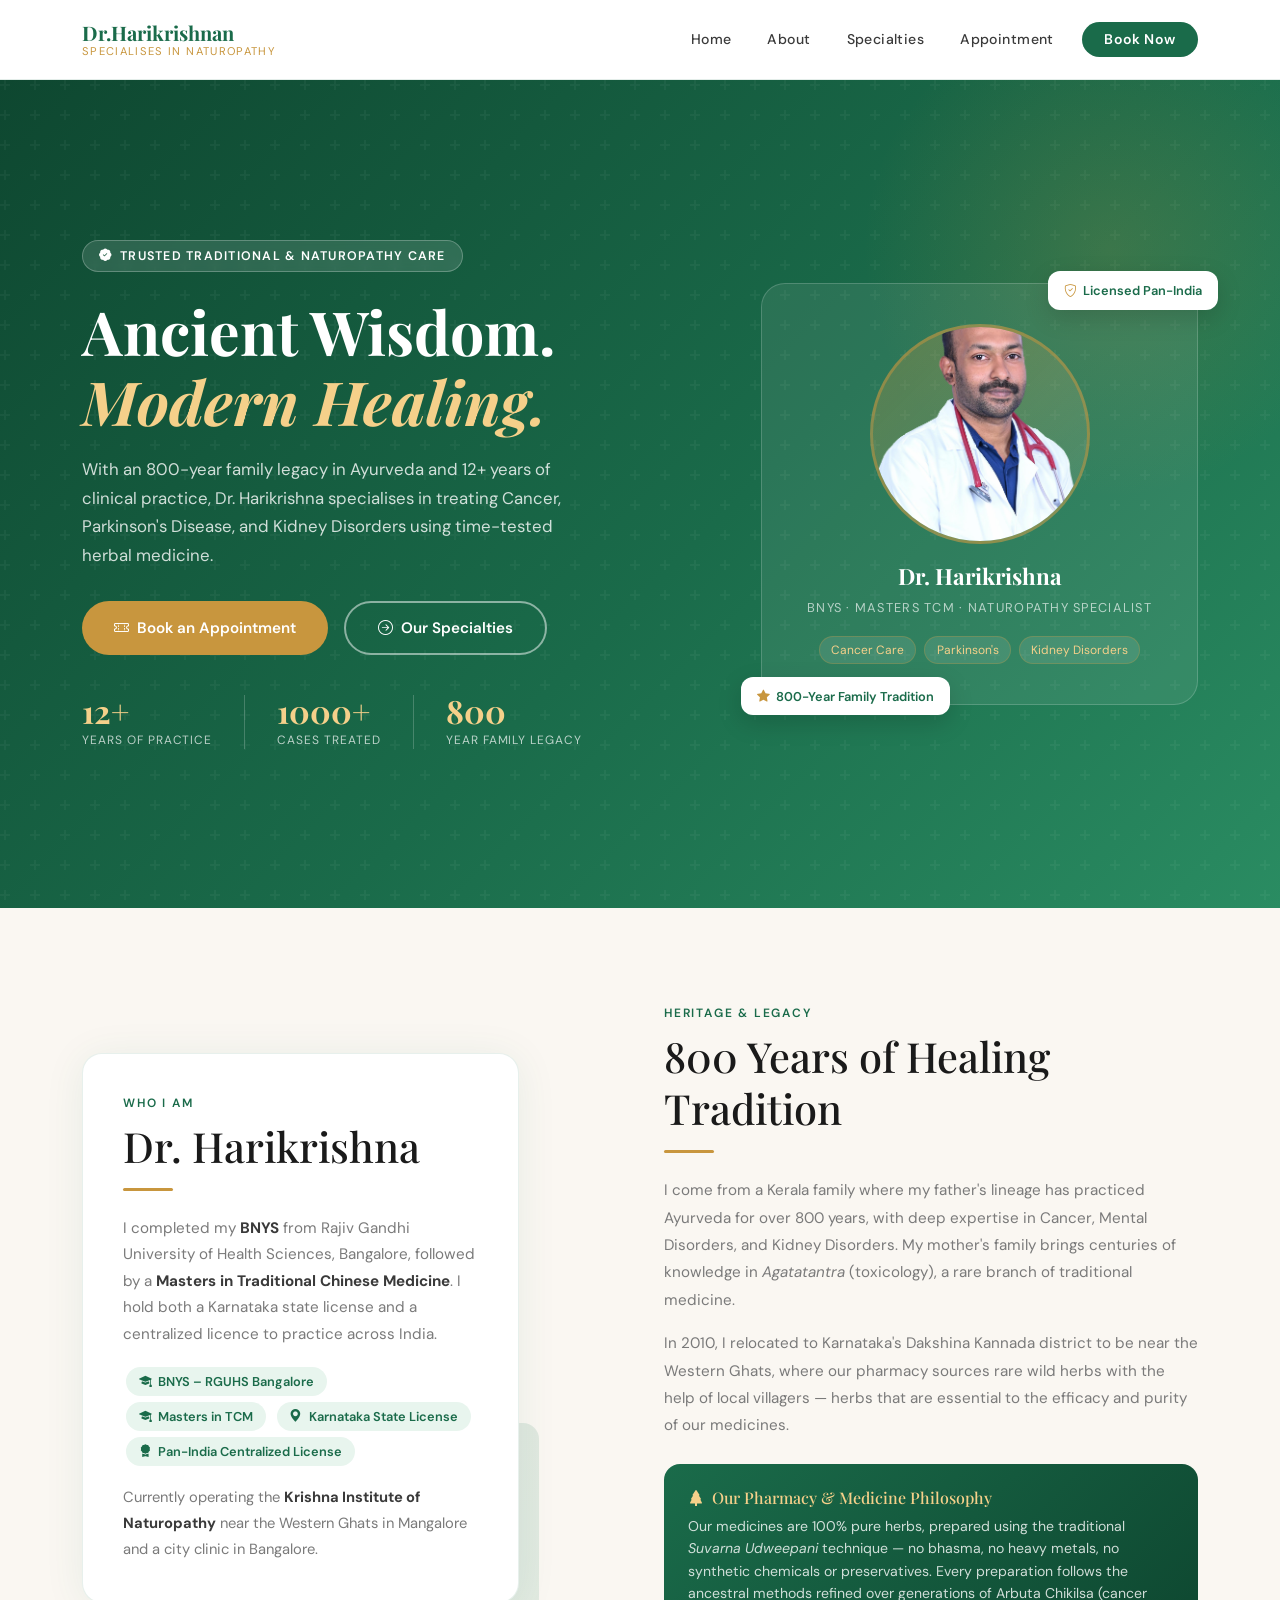
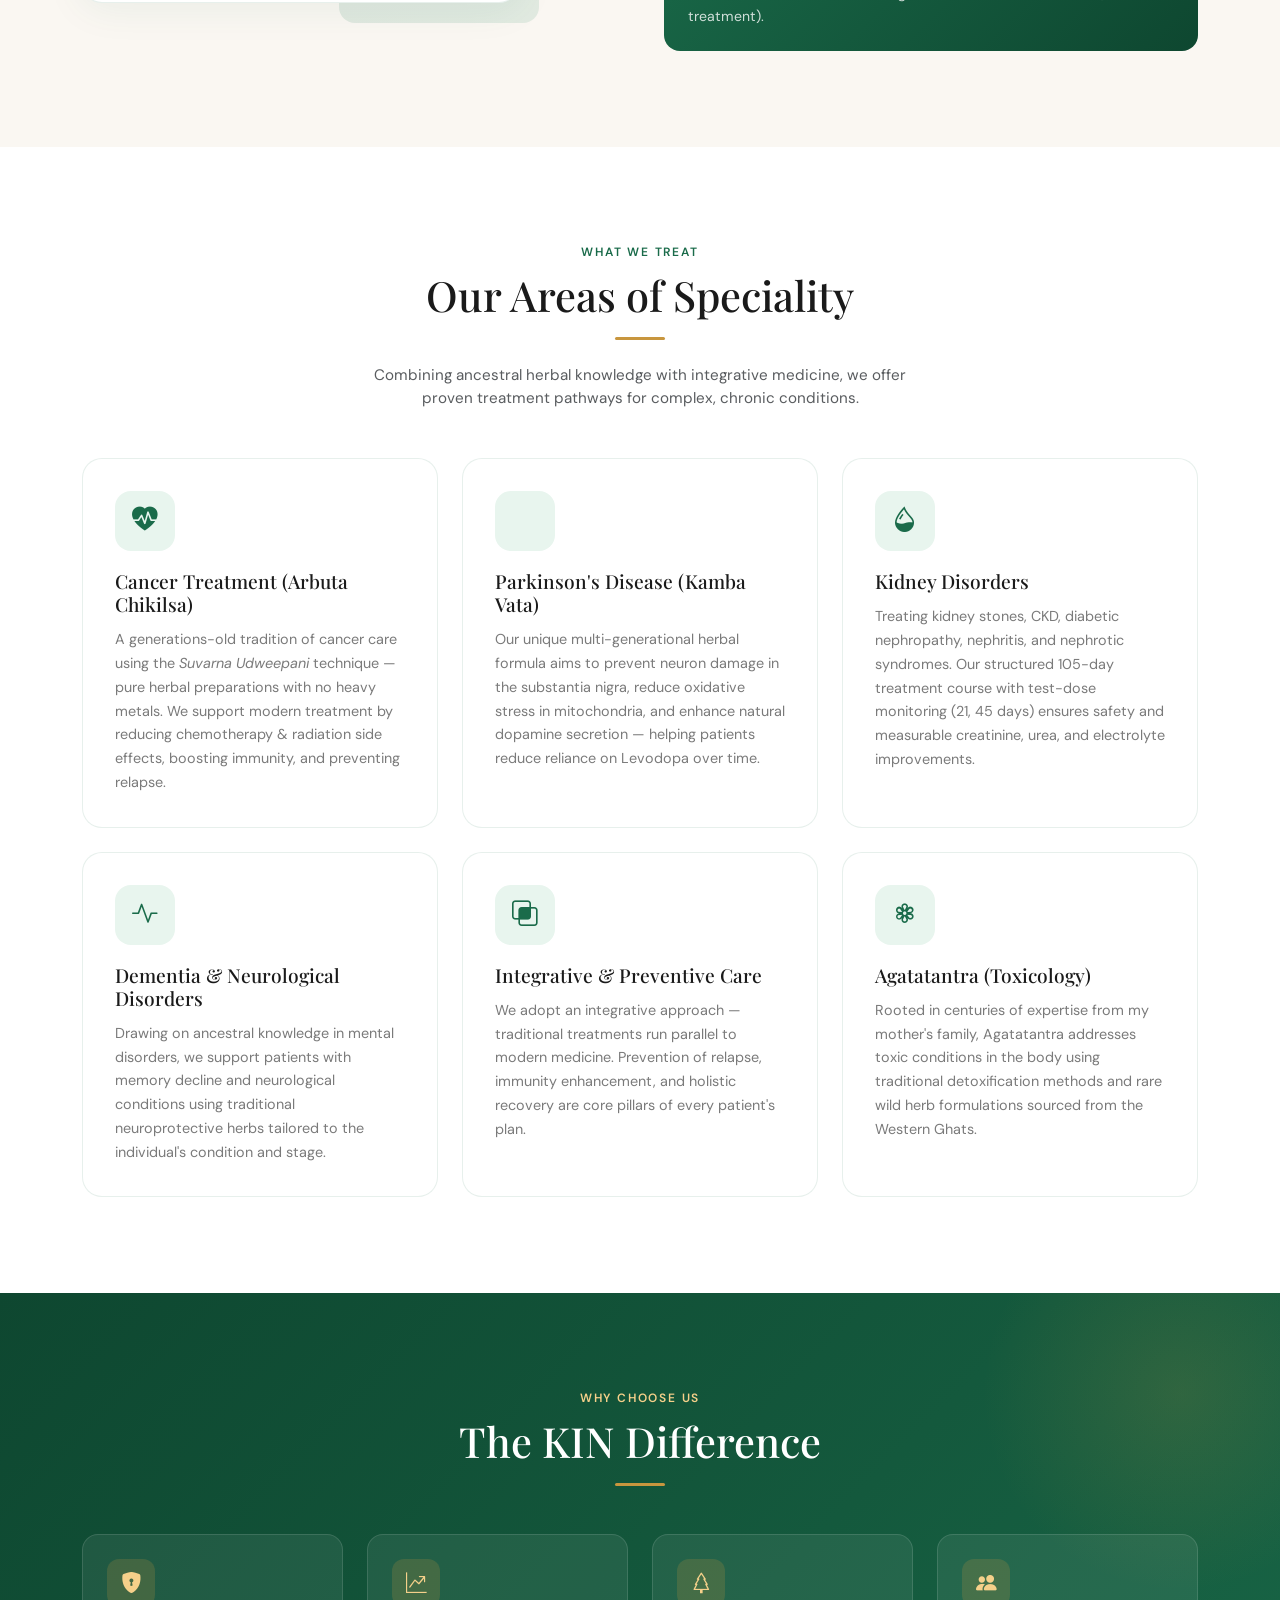
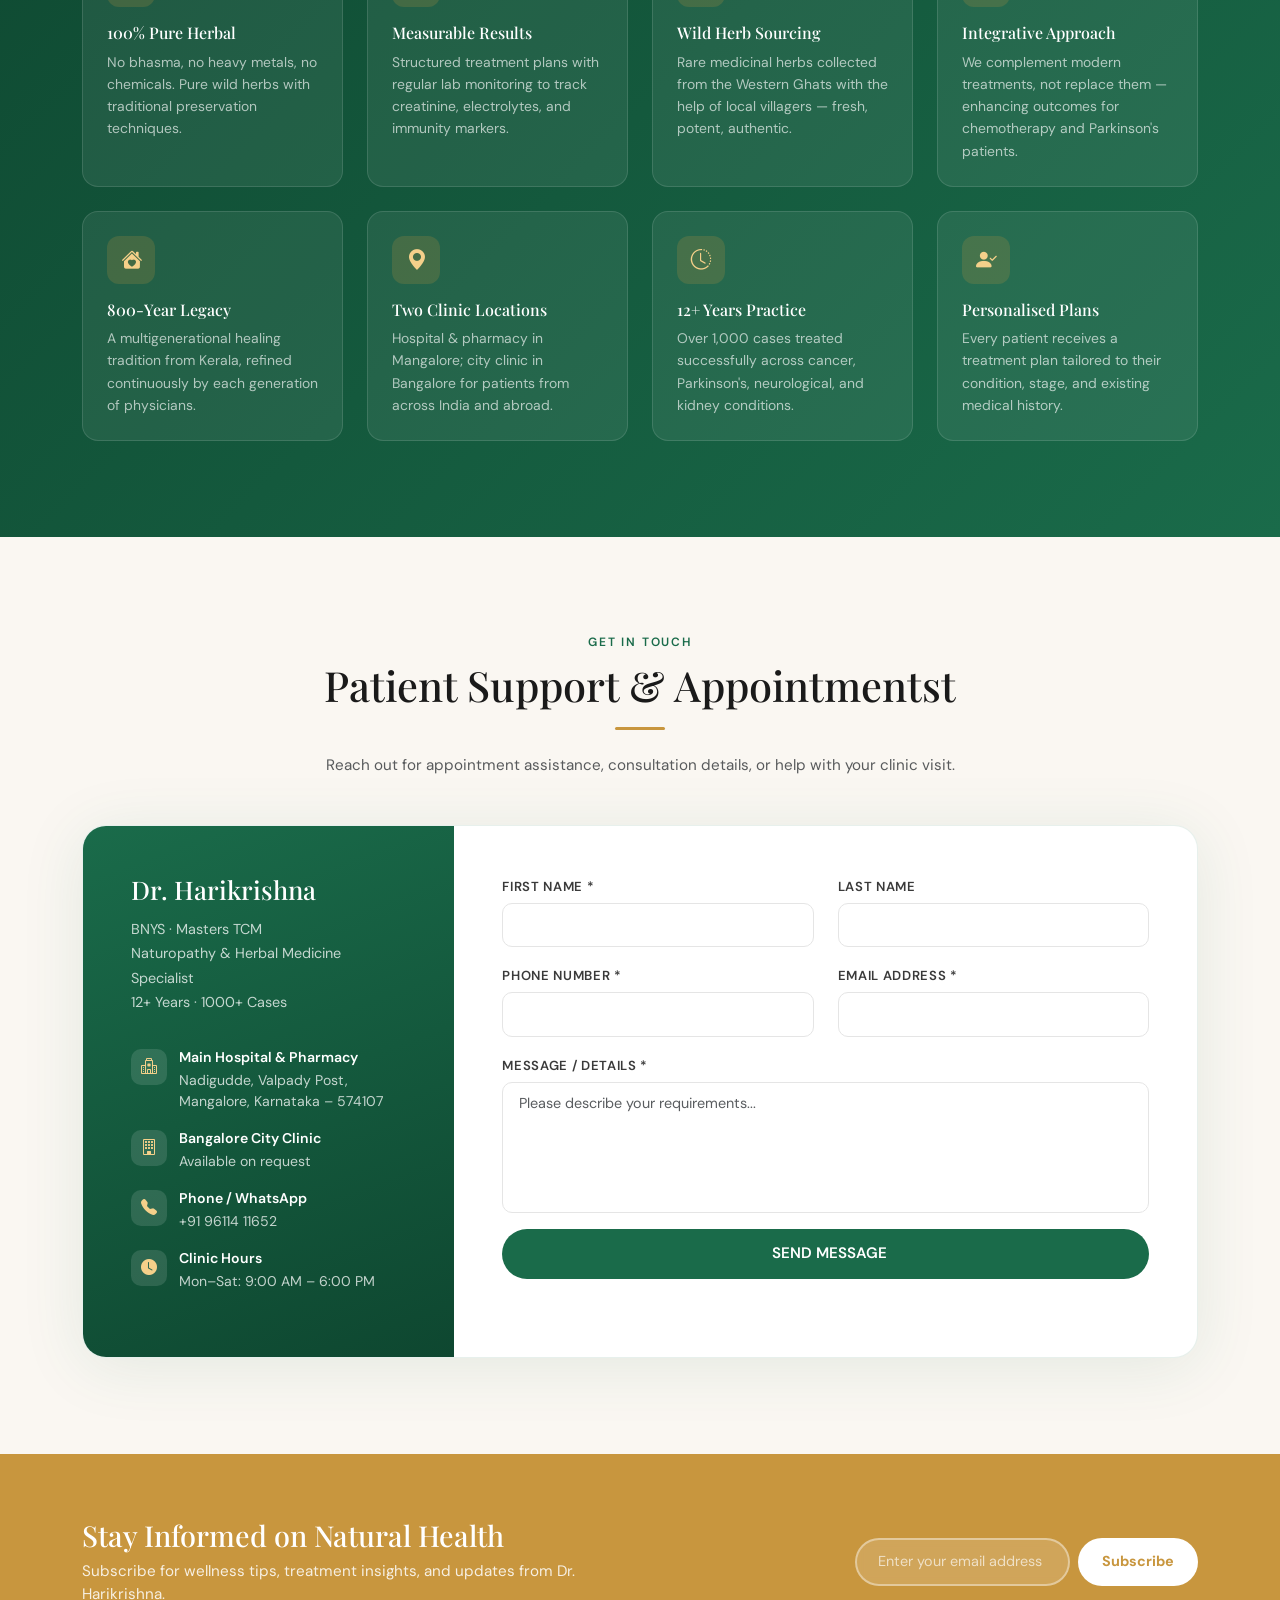
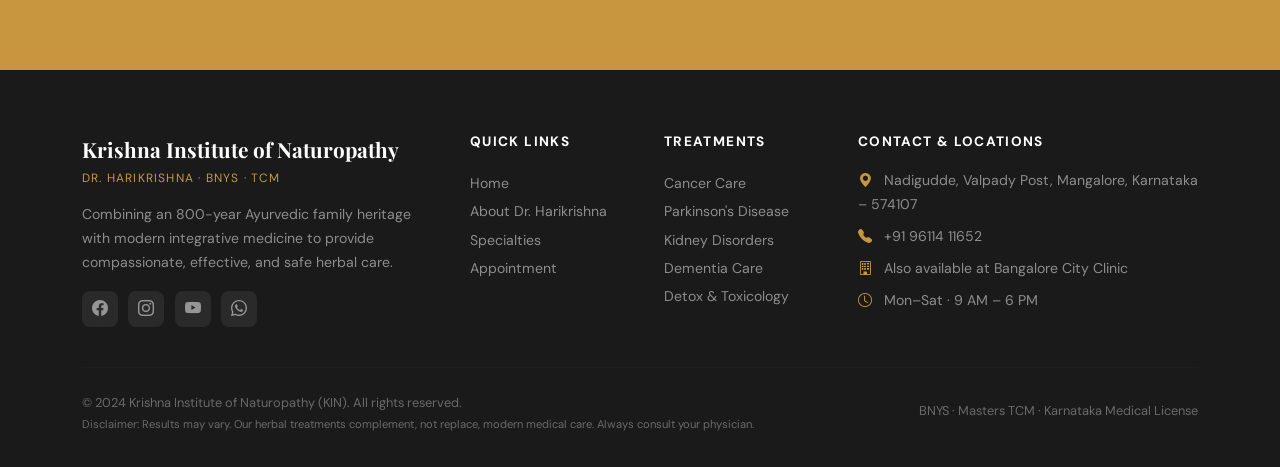
==== index.html @ b97579a8 "Add files via upload Admin and web" ====
<!DOCTYPE html>
<html lang="en">
<head>
  <meta charset="UTF-8" />
  <meta name="viewport" content="width=device-width, initial-scale=1.0" />
  <meta name="description" content="Dr. Harikrishna – Naturopathy & Traditional Medicine specialist treating Cancer, Parkinson's Disease, and Kidney Disorders at Krishna Institute of Naturopathy, Mangalore." />
  <meta name="keywords" content="Dr Harikrishna, naturopathy, Ayurveda, cancer treatment, Parkinson disease, kidney disease, BNYS, Traditional Chinese Medicine, Mangalore, Karnataka" />
  <meta name="author" content="Dr. Harikrishna" />
  <meta property="og:title" content="Dr. Harikrishna | Krishna Institute of Naturopathy" />
  <meta property="og:description" content="Expert naturopathy & traditional herbal medicine for Cancer, Parkinson's, and Kidney Disorders." />
  <meta property="og:type" content="website" />
  <title>Dr. Harikrishna | Krishna Institute of Naturopathy – Mangalore</title>

  <!-- Bootstrap 5.3 -->
  <link href="https://cdn.jsdelivr.net/npm/bootstrap@5.3.3/dist/css/bootstrap.min.css" rel="stylesheet" />
  <!-- Google Fonts -->
  <link href="https://fonts.googleapis.com/css2?family=Playfair+Display:ital,wght@0,500;0,700;1,500&family=DM+Sans:wght@300;400;500;600&display=swap" rel="stylesheet" />
  <!-- Bootstrap Icons -->
  <link rel="stylesheet" href="https://cdn.jsdelivr.net/npm/bootstrap-icons@1.11.3/font/bootstrap-icons.min.css" />

  <style>
    :root {
      --green: #1a6b4a;
      --green-light: #2a8c62;
      --green-pale: #e8f5ee;
      --gold: #c8963e;
      --cream: #faf7f2;
      --dark: #1a1a1a;
      --text: #3a3a3a;
      --muted: #7a7a7a;
    }

    * { box-sizing: border-box; }
    html { scroll-behavior: smooth; }

    body {
      font-family: 'DM Sans', sans-serif;
      color: var(--text);
      background: #fff;
      overflow-x: hidden;
    }

    h1, h2, h3, h4, h5 {
      font-family: 'Playfair Display', serif;
      color: var(--dark);
    }

    /* ── NAVBAR ── */
    .navbar {
      background: rgba(255,255,255,0.97);
      backdrop-filter: blur(8px);
      border-bottom: 1px solid rgba(26,107,74,0.12);
      padding: 1rem 0;
      position: sticky;
      top: 0;
      z-index: 1050;
    }
    .navbar-brand {
      font-family: 'Playfair Display', serif;
      font-weight: 700;
      font-size: 1.25rem;
      color: var(--green) !important;
      line-height: 1.2;
    }
    .navbar-brand span {
      display: block;
      font-family: 'DM Sans', sans-serif;
      font-weight: 400;
      font-size: 0.7rem;
      letter-spacing: 0.12em;
      text-transform: uppercase;
      color: var(--gold);
    }
    .nav-link {
      font-size: 0.88rem;
      font-weight: 500;
      color: var(--text) !important;
      letter-spacing: 0.03em;
      padding: 0.5rem 1rem !important;
      transition: color 0.2s;
    }
    .nav-link:hover { color: var(--green) !important; }
    .btn-appt-nav {
      background: var(--green);
      color: #fff !important;
      border-radius: 50px;
      padding: 0.45rem 1.4rem !important;
      font-size: 0.88rem;
      font-weight: 600;
      transition: background 0.2s, transform 0.15s;
    }
    .btn-appt-nav:hover {
      background: var(--green-light);
      transform: translateY(-1px);
    }

    /* ── HERO ── */
    .hero {
      background: linear-gradient(135deg, #0e4730 0%, #1a6b4a 55%, #2a8c62 100%);
      min-height: 92vh;
      position: relative;
      overflow: hidden;
      display: flex;
      align-items: center;
    }
    .hero::before {
      content: '';
      position: absolute;
      inset: 0;
      background: url("data:image/svg+xml,%3Csvg width='60' height='60' viewBox='0 0 60 60' xmlns='http://www.w3.org/2000/svg'%3E%3Cg fill='none' fill-rule='evenodd'%3E%3Cg fill='%23ffffff' fill-opacity='0.04'%3E%3Cpath d='M36 34v-4h-2v4h-4v2h4v4h2v-4h4v-2h-4zm0-30V0h-2v4h-4v2h4v4h2V6h4V4h-4zM6 34v-4H4v4H0v2h4v4h2v-4h4v-2H6zM6 4V0H4v4H0v2h4v4h2V6h4V4H6z'/%3E%3C/g%3E%3C/g%3E%3C/svg%3E");
    }
    .hero-leaf {
      position: absolute;
      right: -80px;
      top: -80px;
      width: 500px;
      height: 500px;
      background: radial-gradient(circle, rgba(200,150,62,0.18) 0%, transparent 70%);
      border-radius: 50%;
    }
    .hero-badge {
      display: inline-flex;
      align-items: center;
      gap: 0.5rem;
      background: rgba(255,255,255,0.12);
      border: 1px solid rgba(255,255,255,0.25);
      color: #fff;
      font-size: 0.78rem;
      font-weight: 600;
      letter-spacing: 0.1em;
      text-transform: uppercase;
      padding: 0.35rem 1rem;
      border-radius: 50px;
      margin-bottom: 1.5rem;
      backdrop-filter: blur(4px);
    }
    .hero h1 {
      font-family: 'Playfair Display', serif;
      font-size: clamp(2.4rem, 5vw, 3.8rem);
      font-weight: 700;
      color: #fff;
      line-height: 1.15;
      margin-bottom: 1.2rem;
    }
    .hero h1 em {
      color: #f5d08a;
      font-style: italic;
    }
    .hero p {
      color: rgba(255,255,255,0.8);
      font-size: 1.05rem;
      line-height: 1.7;
      max-width: 480px;
      margin-bottom: 2rem;
    }
    .btn-hero-primary {
      background: var(--gold);
      color: #fff;
      font-weight: 600;
      padding: 0.85rem 2rem;
      border-radius: 50px;
      border: none;
      font-size: 0.95rem;
      transition: all 0.25s;
      text-decoration: none;
      display: inline-flex;
      align-items: center;
      gap: 0.5rem;
    }
    .btn-hero-primary:hover {
      background: #d4a24a;
      color: #fff;
      transform: translateY(-2px);
      box-shadow: 0 8px 24px rgba(200,150,62,0.4);
    }
    .btn-hero-outline {
      border: 2px solid rgba(255,255,255,0.5);
      color: #fff;
      font-weight: 600;
      padding: 0.85rem 2rem;
      border-radius: 50px;
      font-size: 0.95rem;
      transition: all 0.25s;
      text-decoration: none;
      display: inline-flex;
      align-items: center;
      gap: 0.5rem;
      background: transparent;
    }
    .btn-hero-outline:hover {
      background: rgba(255,255,255,0.12);
      color: #fff;
      border-color: #fff;
    }
    .hero-stats {
      display: flex;
      gap: 2rem;
      margin-top: 2.5rem;
      flex-wrap: wrap;
    }
    .hero-stat-item {
      text-align: left;
    }
    .hero-stat-item .num {
      font-family: 'Playfair Display', serif;
      font-size: 2rem;
      font-weight: 700;
      color: #f5d08a;
      line-height: 1;
    }
    .hero-stat-item .label {
      font-size: 0.75rem;
      color: rgba(255,255,255,0.7);
      text-transform: uppercase;
      letter-spacing: 0.08em;
      margin-top: 0.2rem;
    }
    .hero-stat-divider {
      width: 1px;
      background: rgba(255,255,255,0.2);
      align-self: stretch;
    }
    .hero-img-wrap {
      position: relative;
    }
    .hero-img-card {
      background: rgba(255,255,255,0.08);
      border: 1px solid rgba(255,255,255,0.18);
      backdrop-filter: blur(10px);
      border-radius: 24px;
      padding: 2.5rem 2rem;
      text-align: center;
      position: relative;
    }
    .hero-img-card .doc-avatar {
      width: 220px;
      height: 220px;
      border-radius: 50%;
      background: linear-gradient(135deg, rgba(200,150,62,0.3), rgba(255,255,255,0.1));
      border: 3px solid rgba(200,150,62,0.5);
      margin: 0 auto 1rem;
      display: flex;
      align-items: center;
      justify-content: center;
      font-size: 5rem;
      color: rgba(255,255,255,0.4);
      overflow: hidden;
    }
    .hero-img-card .doc-name {
      font-family: 'Playfair Display', serif;
      font-size: 1.4rem;
      color: #fff;
      font-weight: 700;
    }
    .hero-img-card .doc-title {
      font-size: 0.8rem;
      color: rgba(255,255,255,0.65);
      text-transform: uppercase;
      letter-spacing: 0.1em;
      margin-top: 0.25rem;
    }
    .float-badge {
      position: absolute;
      background: #fff;
      border-radius: 12px;
      padding: 0.6rem 1rem;
      box-shadow: 0 8px 24px rgba(0,0,0,0.15);
      font-size: 0.8rem;
      font-weight: 600;
      color: var(--green);
      display: flex;
      align-items: center;
      gap: 0.4rem;
      white-space: nowrap;
    }
    .float-badge.top-right {
      top: -12px;
      right: -20px;
    }
    .float-badge.bottom-left {
		bottom: -10px;
		left: -20px;
	}
	.doc-avatar .img-box img {
		width: 100%;
		height: 100%;
		object-fit: cover;
	}
	.doc-avatar .img-box {
		border-radius: 50%;
		overflow: hidden;
		margin-bottom: 0rem;
	}
    .float-badge i { color: var(--gold); }

    /* ── SECTION HEADERS ── */
    .section-label {
      font-size: 0.75rem;
      font-weight: 600;
      letter-spacing: 0.15em;
      text-transform: uppercase;
      color: var(--green);
      margin-bottom: 0.5rem;
    }
    .section-title {
      font-family: 'Playfair Display', serif;
      font-size: clamp(1.8rem, 3.5vw, 2.6rem);
      line-height: 1.25;
      margin-bottom: 0;
    }
    .title-underline {
      width: 50px;
      height: 3px;
      background: var(--gold);
      border-radius: 2px;
      margin: 1rem 0 1.5rem;
    }
    .title-underline.center { margin-left: auto; margin-right: auto; }

    /* ── ABOUT ── */
    .about-section {
      background: var(--cream);
      padding: 6rem 0;
    }
    .about-img-wrap {
      position: relative;
    }
    .about-accent-box {
      position: absolute;
      bottom: -20px;
      right: -20px;
      width: 200px;
      height: 200px;
      background: linear-gradient(135deg, var(--green), var(--green-light));
      border-radius: 16px;
      z-index: 0;
      opacity: 0.12;
    }
    .about-card {
      background: #fff;
      border-radius: 20px;
      padding: 2.5rem;
      position: relative;
      z-index: 1;
      box-shadow: 0 4px 40px rgba(26,107,74,0.08);
      border: 1px solid rgba(26,107,74,0.1);
    }
    .credential-pill {
      display: inline-flex;
      align-items: center;
      gap: 0.4rem;
      background: var(--green-pale);
      color: var(--green);
      font-size: 0.8rem;
      font-weight: 600;
      padding: 0.3rem 0.8rem;
      border-radius: 50px;
      margin: 0.2rem;
    }
    .heritage-block {
      background: linear-gradient(135deg, var(--green), #0e4730);
      border-radius: 16px;
      padding: 1.5rem;
      color: #fff;
      margin-top: 1.5rem;
    }
    .heritage-block h5 {
      color: #f5d08a;
      font-size: 1rem;
      margin-bottom: 0.5rem;
    }
    .heritage-block p {
      font-size: 0.88rem;
      color: rgba(255,255,255,0.8);
      margin: 0;
      line-height: 1.6;
    }

    /* ── SPECIALTIES ── */
    .specialties-section { padding: 6rem 0; }
    .specialty-card {
      background: #fff;
      border: 1px solid rgba(26,107,74,0.1);
      border-radius: 20px;
      padding: 2rem;
      height: 100%;
      transition: all 0.3s;
      cursor: default;
    }
    .specialty-card:hover {
      transform: translateY(-6px);
      box-shadow: 0 16px 48px rgba(26,107,74,0.12);
      border-color: var(--green);
    }
    .specialty-icon {
      width: 60px;
      height: 60px;
      background: var(--green-pale);
      border-radius: 16px;
      display: flex;
      align-items: center;
      justify-content: center;
      font-size: 1.6rem;
      color: var(--green);
      margin-bottom: 1.2rem;
      transition: all 0.3s;
    }
    .specialty-card:hover .specialty-icon {
      background: var(--green);
      color: #fff;
    }
    .specialty-card h4 {
      font-size: 1.2rem;
      margin-bottom: 0.75rem;
    }
    .specialty-card p {
      font-size: 0.9rem;
      color: var(--muted);
      line-height: 1.65;
      margin: 0;
    }

    /* ── WHY CHOOSE ── */
    .why-section {
      background: linear-gradient(135deg, #0e4730 0%, #1a6b4a 100%);
      padding: 6rem 0;
      position: relative;
      overflow: hidden;
    }
    .why-section::before {
      content: '';
      position: absolute;
      right: -100px;
      top: -100px;
      width: 400px;
      height: 400px;
      background: radial-gradient(circle, rgba(200,150,62,0.15) 0%, transparent 70%);
      border-radius: 50%;
    }
    .why-card {
      background: rgba(255,255,255,0.07);
      border: 1px solid rgba(255,255,255,0.12);
      border-radius: 16px;
      padding: 1.5rem;
      height: 100%;
      transition: all 0.3s;
    }
    .why-card:hover {
      background: rgba(255,255,255,0.12);
      border-color: rgba(200,150,62,0.4);
    }
    .why-icon {
      width: 48px;
      height: 48px;
      background: rgba(200,150,62,0.2);
      border-radius: 12px;
      display: flex;
      align-items: center;
      justify-content: center;
      font-size: 1.3rem;
      color: #f5d08a;
      margin-bottom: 1rem;
    }
    .why-card h5 {
      color: #fff;
      font-size: 1rem;
      margin-bottom: 0.5rem;
    }
    .why-card p {
      color: rgba(255,255,255,0.65);
      font-size: 0.87rem;
      line-height: 1.6;
      margin: 0;
    }

    /* ── APPOINTMENT ── */
    .appointment-section {
      background: var(--cream);
      padding: 6rem 0;
    }
    .appt-card {
      background: #fff;
      border-radius: 24px;
      overflow: hidden;
      box-shadow: 0 8px 64px rgba(26,107,74,0.1);
      border: 1px solid rgba(26,107,74,0.1);
    }
    .appt-info {
      background: linear-gradient(160deg, var(--green), #0e4730);
      padding: 3rem;
      color: #fff;
      height: 100%;
    }
    .appt-info h3 {
      color: #fff;
      font-size: 1.6rem;
      margin-bottom: 0.75rem;
    }
    .appt-info p {
      color: rgba(255,255,255,0.75);
      font-size: 0.9rem;
      line-height: 1.7;
      margin-bottom: 2rem;
    }
    .appt-contact-item {
      display: flex;
      align-items: flex-start;
      gap: 0.75rem;
      margin-bottom: 1rem;
    }
    .appt-contact-item .icon {
      width: 36px;
      height: 36px;
      background: rgba(255,255,255,0.12);
      border-radius: 10px;
      display: flex;
      align-items: center;
      justify-content: center;
      font-size: 1rem;
      color: #f5d08a;
      flex-shrink: 0;
      margin-top: 2px;
    }
    .appt-contact-item .info-text {
      font-size: 0.88rem;
      color: rgba(255,255,255,0.75);
      line-height: 1.5;
    }
    .appt-contact-item .info-text strong {
      color: #fff;
      font-weight: 600;
      display: block;
      margin-bottom: 2px;
    }
    .appt-form-wrap { padding: 3rem; }
    .form-label {
      font-size: 0.82rem;
      font-weight: 600;
      color: var(--text);
      text-transform: uppercase;
      letter-spacing: 0.05em;
      margin-bottom: 0.4rem;
    }
    .form-control, .form-select {
      border: 1.5px solid #e5e5e5;
      border-radius: 10px;
      padding: 0.65rem 1rem;
      font-size: 0.9rem;
      color: var(--text);
      transition: border-color 0.2s, box-shadow 0.2s;
    }
    .form-control:focus, .form-select:focus {
      border-color: var(--green);
      box-shadow: 0 0 0 3px rgba(26,107,74,0.1);
    }
    textarea.form-control { resize: none; }
    .btn-submit {
      background: var(--green);
      color: #fff;
      border: none;
      border-radius: 50px;
      padding: 0.85rem 2.5rem;
      font-size: 0.95rem;
      font-weight: 600;
      width: 100%;
      transition: all 0.25s;
    }
    .btn-submit:hover {
      background: var(--green-light);
      transform: translateY(-2px);
      box-shadow: 0 8px 24px rgba(26,107,74,0.3);
    }

    /* ── NEWSLETTER ── */
    .newsletter-section {
      background: var(--gold);
      padding: 4rem 0;
    }
    .newsletter-section h3 {
      color: #fff;
      font-size: 1.8rem;
      margin-bottom: 0.5rem;
    }
    .newsletter-section p {
      color: rgba(255,255,255,0.85);
      font-size: 0.95rem;
      margin: 0;
    }
    .newsletter-form {
      display: flex;
      gap: 0.5rem;
      max-width: 440px;
    }
    .newsletter-form input {
      flex: 1;
      border: 2px solid rgba(255,255,255,0.4);
      background: rgba(255,255,255,0.15);
      color: #fff;
      border-radius: 50px;
      padding: 0.7rem 1.3rem;
      font-size: 0.9rem;
      backdrop-filter: blur(4px);
    }
    .newsletter-form input::placeholder { color: rgba(255,255,255,0.65); }
    .newsletter-form input:focus {
      outline: none;
      border-color: #fff;
      background: rgba(255,255,255,0.2);
    }
    .newsletter-form button {
      background: #fff;
      color: var(--gold);
      font-weight: 700;
      border: none;
      border-radius: 50px;
      padding: 0.7rem 1.5rem;
      font-size: 0.9rem;
      white-space: nowrap;
      transition: all 0.2s;
    }
    .newsletter-form button:hover {
      background: var(--green);
      color: #fff;
    }

    /* ── FOOTER ── */
    footer {
      background: var(--dark);
      padding: 4rem 0 2rem;
    }
    footer .brand-name {
      font-family: 'Playfair Display', serif;
      font-size: 1.3rem;
      color: #fff;
      font-weight: 700;
    }
    footer .brand-sub {
      font-size: 0.75rem;
      color: var(--gold);
      letter-spacing: 0.1em;
      text-transform: uppercase;
    }
    footer p {
      color: rgba(255,255,255,0.5);
      font-size: 0.88rem;
      line-height: 1.7;
    }
    footer h6 {
      color: #fff;
      font-family: 'DM Sans', sans-serif;
      font-size: 0.85rem;
      font-weight: 700;
      text-transform: uppercase;
      letter-spacing: 0.1em;
      margin-bottom: 1.2rem;
    }
    footer ul { list-style: none; padding: 0; margin: 0; }
    footer ul li a {
      color: rgba(255,255,255,0.5);
      text-decoration: none;
      font-size: 0.88rem;
      line-height: 2;
      transition: color 0.2s;
    }
    footer ul li a:hover { color: var(--gold); }
    .footer-divider {
      border-color: rgba(255,255,255,0.08);
      margin: 2.5rem 0 1.5rem;
    }
    .footer-bottom {
      color: rgba(255,255,255,0.35);
      font-size: 0.8rem;
    }
    .social-link {
      width: 36px;
      height: 36px;
      background: rgba(255,255,255,0.07);
      border-radius: 8px;
      display: inline-flex;
      align-items: center;
      justify-content: center;
      color: rgba(255,255,255,0.5);
      text-decoration: none;
      transition: all 0.2s;
      margin-right: 0.4rem;
    }
    .social-link:hover {
      background: var(--green);
      color: #fff;
    }

    /* ── ANIMATIONS ── */
    @keyframes fadeUp {
      from { opacity: 0; transform: translateY(24px); }
      to { opacity: 1; transform: translateY(0); }
    }
    .fade-up {
      opacity: 0;
      animation: fadeUp 0.7s ease forwards;
    }
    .delay-1 { animation-delay: 0.1s; }
    .delay-2 { animation-delay: 0.2s; }
    .delay-3 { animation-delay: 0.35s; }
    .delay-4 { animation-delay: 0.5s; }

    /* ── RESPONSIVE TWEAKS ── */
    @media (max-width: 767.98px) {
      .hero { min-height: auto; padding: 5rem 0 3rem; }
      .hero-stats { gap: 1.2rem; }
      .appt-info { padding: 2rem; }
      .appt-form-wrap { padding: 2rem; }
      .float-badge.top-right { top: -10px; right: 0; }
      .float-badge.bottom-left { display: none; }
      .newsletter-form { flex-direction: column; }
    }

    /* Toast confirmation */
    .toast-container { z-index: 9999; }
  </style>
</head>
<body>

  <!-- ───────────────────────── NAVBAR ───────────────────────── -->
  <nav class="navbar navbar-expand-lg" aria-label="Main navigation">
    <div class="container">
      <a class="navbar-brand" href="#">
        Dr.Harikrishnan
        <span>Specialises in Naturopathy</span>
      </a>
      <button class="navbar-toggler border-0" type="button" data-bs-toggle="collapse" data-bs-target="#mainNav">
        <span class="navbar-toggler-icon"></span>
      </button>
      <div class="collapse navbar-collapse" id="mainNav">
        <ul class="navbar-nav ms-auto align-items-lg-center gap-lg-1 mb-2 mb-lg-0">
          <li class="nav-item"><a class="nav-link" href="#home">Home</a></li>
          <li class="nav-item"><a class="nav-link" href="#about">About</a></li>
          <li class="nav-item"><a class="nav-link" href="#specialties">Specialties</a></li>
          <li class="nav-item"><a class="nav-link" href="#appointment">Appointment</a></li>
          <li class="nav-item ms-lg-2">
            <a class="nav-link btn-appt-nav" href="#appointment">Book Now</a>
          </li>
        </ul>
      </div>
    </div>
  </nav>

  <!-- ───────────────────────── HERO ───────────────────────── -->
  <section class="hero" id="home">
    <div class="hero-leaf"></div>
    <div class="container position-relative" style="z-index:2;">
      <div class="row align-items-center g-5">
        <div class="col-lg-6">
          <div class="hero-badge fade-up">
            <i class="bi bi-patch-check-fill"></i> Trusted Traditional &amp; Naturopathy Care
          </div>
          <h1 class="fade-up delay-1">
            Ancient Wisdom.<br/><em>Modern Healing.</em>
          </h1>
          <p class="fade-up delay-2">
            With an 800-year family legacy in Ayurveda and 12+ years of clinical practice, Dr. Harikrishna specialises in treating Cancer, Parkinson's Disease, and Kidney Disorders using time-tested herbal medicine.
          </p>
          <div class="d-flex flex-wrap gap-3 fade-up delay-3">
           <!-- <a href="#appointment" class="btn-hero-primary">
              <i class="bi bi-calendar3"></i> Book an Appointment
            </a> -->
			<a href="token-patient.html" class="btn-hero-primary">
			  <i class="bi bi-ticket-perforated"></i> Book an Appointment
			</a>
            <a href="#specialties" class="btn-hero-outline">
              <i class="bi bi-arrow-right-circle"></i> Our Specialties
            </a>
          </div>
          <div class="hero-stats fade-up delay-4">
            <div class="hero-stat-item">
              <div class="num">12+</div>
              <div class="label">Years of Practice</div>
            </div>
            <div class="hero-stat-divider"></div>
            <div class="hero-stat-item">
              <div class="num">1000+</div>
              <div class="label">Cases Treated</div>
            </div>
            <div class="hero-stat-divider"></div>
            <div class="hero-stat-item">
              <div class="num">800</div>
              <div class="label">Year Family Legacy</div>
            </div>
          </div>
        </div>

        <div class="col-lg-5 offset-lg-1 fade-up delay-2">
          <div class="hero-img-wrap">
            <div class="hero-img-card">
              <div class="doc-avatar">
                <div class="img-box">
					  <img src="img/dr-hari.png" alt="Harikrishna">
				</div>
              </div>
              <div class="doc-name">Dr. Harikrishna</div>
              <div class="doc-title">BNYS · Masters TCM · Naturopathy Specialist</div>
              <div style="margin-top:1.2rem; display:flex; gap:0.5rem; justify-content:center; flex-wrap:wrap;">
                <span style="background:rgba(255,255,255,0.1);color:#f5d08a;font-size:0.75rem;padding:0.25rem 0.7rem;border-radius:50px; border:1px solid rgba(200,150,62,0.3);">Cancer Care</span>
                <span style="background:rgba(255,255,255,0.1);color:#f5d08a;font-size:0.75rem;padding:0.25rem 0.7rem;border-radius:50px; border:1px solid rgba(200,150,62,0.3);">Parkinson's</span>
                <span style="background:rgba(255,255,255,0.1);color:#f5d08a;font-size:0.75rem;padding:0.25rem 0.7rem;border-radius:50px; border:1px solid rgba(200,150,62,0.3);">Kidney Disorders</span>
              </div>
            </div>
            <div class="float-badge top-right">
              <i class="bi bi-shield-check"></i> Licensed Pan-India
            </div>
            <div class="float-badge bottom-left">
              <i class="bi bi-star-fill"></i> 800-Year Family Tradition
            </div>
          </div>
        </div>
      </div>
    </div>
  </section>

  <!-- ───────────────────────── ABOUT ───────────────────────── -->
  <section class="about-section" id="about">
    <div class="container">
      <div class="row g-5 align-items-center">
        <div class="col-lg-5">
          <div class="about-img-wrap">
            <div class="about-card">
              <div class="section-label">Who I Am</div>
              <h2 class="section-title">Dr. Harikrishna</h2>
              <div class="title-underline"></div>
              <p style="font-size:0.95rem; line-height:1.75; color:var(--muted);">
                I completed my <strong style="color:var(--text);">BNYS</strong> from Rajiv Gandhi University of Health Sciences, Bangalore, followed by a <strong style="color:var(--text);">Masters in Traditional Chinese Medicine</strong>. I hold both a Karnataka state license and a centralized licence to practice across India.
              </p>
              <div class="mb-3">
                <span class="credential-pill"><i class="bi bi-mortarboard-fill"></i> BNYS – RGUHS Bangalore</span>
                <span class="credential-pill"><i class="bi bi-mortarboard-fill"></i> Masters in TCM</span>
                <span class="credential-pill"><i class="bi bi-geo-alt-fill"></i> Karnataka State License</span>
                <span class="credential-pill"><i class="bi bi-award-fill"></i> Pan-India Centralized License</span>
              </div>
              <p style="font-size:0.92rem; line-height:1.75; color:var(--muted); margin:0;">
                Currently operating the <strong style="color:var(--text);">Krishna Institute of Naturopathy</strong> near the Western Ghats in Mangalore and a city clinic in Bangalore.
              </p>
            </div>
            <div class="about-accent-box"></div>
          </div>
        </div>

        <div class="col-lg-6 offset-lg-1">
          <div class="section-label">Heritage &amp; Legacy</div>
          <h2 class="section-title">800 Years of Healing Tradition</h2>
          <div class="title-underline"></div>
          <p style="color:var(--muted); line-height:1.8; font-size:0.95rem;">
            I come from a Kerala family where my father's lineage has practiced Ayurveda for over 800 years, with deep expertise in Cancer, Mental Disorders, and Kidney Disorders. My mother's family brings centuries of knowledge in <em>Agatatantra</em> (toxicology), a rare branch of traditional medicine.
          </p>
          <p style="color:var(--muted); line-height:1.8; font-size:0.95rem;">
            In 2010, I relocated to Karnataka's Dakshina Kannada district to be near the Western Ghats, where our pharmacy sources rare wild herbs with the help of local villagers — herbs that are essential to the efficacy and purity of our medicines.
          </p>

          <div class="heritage-block">
            <h5><i class="bi bi-tree-fill me-2"></i>Our Pharmacy & Medicine Philosophy</h5>
            <p>Our medicines are 100% pure herbs, prepared using the traditional <em>Suvarna Udweepani</em> technique — no bhasma, no heavy metals, no synthetic chemicals or preservatives. Every preparation follows the ancestral methods refined over generations of Arbuta Chikilsa (cancer treatment).</p>
          </div>
        </div>
      </div>
    </div>
  </section>

  <!-- ───────────────────────── SPECIALTIES ───────────────────────── -->
  <section class="specialties-section" id="specialties">
    <div class="container">
      <div class="text-center mb-5">
        <div class="section-label">What We Treat</div>
        <h2 class="section-title">Our Areas of Speciality</h2>
        <div class="title-underline center"></div>
        <p class="text-muted mx-auto" style="max-width:540px; font-size:0.95rem;">
          Combining ancestral herbal knowledge with integrative medicine, we offer proven treatment pathways for complex, chronic conditions.
        </p>
      </div>
      <div class="row g-4">

        <!-- Cancer -->
        <div class="col-lg-4 col-md-6">
          <article class="specialty-card">
            <div class="specialty-icon"><i class="bi bi-heart-pulse-fill"></i></div>
            <h4>Cancer Treatment (Arbuta Chikilsa)</h4>
            <p>
              A generations-old tradition of cancer care using the <em>Suvarna Udweepani</em> technique — pure herbal preparations with no heavy metals. We support modern treatment by reducing chemotherapy & radiation side effects, boosting immunity, and preventing relapse.
            </p>
          </article>
        </div>

        <!-- Parkinson's -->
        <div class="col-lg-4 col-md-6">
          <article class="specialty-card">
            <div class="specialty-icon"><i class="bi bi-brain"></i></div>
            <h4>Parkinson's Disease (Kamba Vata)</h4>
            <p>
              Our unique multi-generational herbal formula aims to prevent neuron damage in the substantia nigra, reduce oxidative stress in mitochondria, and enhance natural dopamine secretion — helping patients reduce reliance on Levodopa over time.
            </p>
          </article>
        </div>

        <!-- Kidney -->
        <div class="col-lg-4 col-md-6">
          <article class="specialty-card">
            <div class="specialty-icon"><i class="bi bi-droplet-half"></i></div>
            <h4>Kidney Disorders</h4>
            <p>
              Treating kidney stones, CKD, diabetic nephropathy, nephritis, and nephrotic syndromes. Our structured 105-day treatment course with test-dose monitoring (21, 45 days) ensures safety and measurable creatinine, urea, and electrolyte improvements.
            </p>
          </article>
        </div>

        <!-- Dementia -->
        <div class="col-lg-4 col-md-6">
          <article class="specialty-card">
            <div class="specialty-icon"><i class="bi bi-activity"></i></div>
            <h4>Dementia &amp; Neurological Disorders</h4>
            <p>
              Drawing on ancestral knowledge in mental disorders, we support patients with memory decline and neurological conditions using traditional neuroprotective herbs tailored to the individual's condition and stage.
            </p>
          </article>
        </div>

        <!-- Integrative -->
        <div class="col-lg-4 col-md-6">
          <article class="specialty-card">
            <div class="specialty-icon"><i class="bi bi-intersect"></i></div>
            <h4>Integrative &amp; Preventive Care</h4>
            <p>
              We adopt an integrative approach — traditional treatments run parallel to modern medicine. Prevention of relapse, immunity enhancement, and holistic recovery are core pillars of every patient's plan.
            </p>
          </article>
        </div>

        <!-- Toxicology -->
        <div class="col-lg-4 col-md-6">
          <article class="specialty-card">
            <div class="specialty-icon"><i class="bi bi-flower3"></i></div>
            <h4>Agatatantra (Toxicology)</h4>
            <p>
              Rooted in centuries of expertise from my mother's family, Agatatantra addresses toxic conditions in the body using traditional detoxification methods and rare wild herb formulations sourced from the Western Ghats.
            </p>
          </article>
        </div>

      </div>
    </div>
  </section>

  <!-- ───────────────────────── WHY CHOOSE ───────────────────────── -->
  <section class="why-section">
    <div class="container position-relative" style="z-index:1;">
      <div class="text-center mb-5">
        <div class="section-label" style="color:#f5d08a;">Why Choose Us</div>
        <h2 class="section-title" style="color:#fff;">The KIN Difference</h2>
        <div class="title-underline center" style="background:var(--gold);"></div>
      </div>
      <div class="row g-4">
        <div class="col-lg-3 col-md-6">
          <div class="why-card">
            <div class="why-icon"><i class="bi bi-shield-lock-fill"></i></div>
            <h5>100% Pure Herbal</h5>
            <p>No bhasma, no heavy metals, no chemicals. Pure wild herbs with traditional preservation techniques.</p>
          </div>
        </div>
        <div class="col-lg-3 col-md-6">
          <div class="why-card">
            <div class="why-icon"><i class="bi bi-graph-up-arrow"></i></div>
            <h5>Measurable Results</h5>
            <p>Structured treatment plans with regular lab monitoring to track creatinine, electrolytes, and immunity markers.</p>
          </div>
        </div>
        <div class="col-lg-3 col-md-6">
          <div class="why-card">
            <div class="why-icon"><i class="bi bi-tree"></i></div>
            <h5>Wild Herb Sourcing</h5>
            <p>Rare medicinal herbs collected from the Western Ghats with the help of local villagers — fresh, potent, authentic.</p>
          </div>
        </div>
        <div class="col-lg-3 col-md-6">
          <div class="why-card">
            <div class="why-icon"><i class="bi bi-people-fill"></i></div>
            <h5>Integrative Approach</h5>
            <p>We complement modern treatments, not replace them — enhancing outcomes for chemotherapy and Parkinson's patients.</p>
          </div>
        </div>
        <div class="col-lg-3 col-md-6">
          <div class="why-card">
            <div class="why-icon"><i class="bi bi-house-heart-fill"></i></div>
            <h5>800-Year Legacy</h5>
            <p>A multigenerational healing tradition from Kerala, refined continuously by each generation of physicians.</p>
          </div>
        </div>
        <div class="col-lg-3 col-md-6">
          <div class="why-card">
            <div class="why-icon"><i class="bi bi-geo-alt-fill"></i></div>
            <h5>Two Clinic Locations</h5>
            <p>Hospital & pharmacy in Mangalore; city clinic in Bangalore for patients from across India and abroad.</p>
          </div>
        </div>
        <div class="col-lg-3 col-md-6">
          <div class="why-card">
            <div class="why-icon"><i class="bi bi-clock-history"></i></div>
            <h5>12+ Years Practice</h5>
            <p>Over 1,000 cases treated successfully across cancer, Parkinson's, neurological, and kidney conditions.</p>
          </div>
        </div>
        <div class="col-lg-3 col-md-6">
          <div class="why-card">
            <div class="why-icon"><i class="bi bi-person-check-fill"></i></div>
            <h5>Personalised Plans</h5>
            <p>Every patient receives a treatment plan tailored to their condition, stage, and existing medical history.</p>
          </div>
        </div>
      </div>
    </div>
  </section>

  <!-- ───────────────────────── APPOINTMENT ───────────────────────── -->
  <section class="appointment-section" id="appointment">
    <div class="container">
      <div class="text-center mb-5">
        <div class="section-label">Get in Touch</div>
        <h2 class="section-title">Patient Support & Appointmentst</h2>
        <div class="title-underline center"></div>
        <p class="text-muted" style="font-size:0.95rem;">Reach out for appointment assistance, consultation details, or help with your clinic visit.</p>
      </div>

      <div class="appt-card">
        <div class="row g-0">
          <!-- Info side -->
          <div class="col-lg-4">
            <div class="appt-info">
              <h3>Dr. Harikrishna</h3>
              <p>BNYS · Masters TCM<br/>Naturopathy & Herbal Medicine Specialist<br/>12+ Years · 1000+ Cases</p>

              <div class="appt-contact-item">
                <div class="icon"><i class="bi bi-hospital"></i></div>
                <div class="info-text">
                  <strong>Main Hospital & Pharmacy</strong>
                  Nadigudde, Valpady Post,<br/>Mangalore, Karnataka – 574107
                </div>
              </div>
              <div class="appt-contact-item">
                <div class="icon"><i class="bi bi-building"></i></div>
                <div class="info-text">
                  <strong>Bangalore City Clinic</strong>
                  Available on request
                </div>
              </div>
              <div class="appt-contact-item">
                <div class="icon"><i class="bi bi-telephone-fill"></i></div>
                <div class="info-text">
                  <strong>Phone / WhatsApp</strong>
                  <a href="tel:+919611411652" style="color:rgba(255,255,255,0.75); text-decoration:none;">+91 96114 11652</a>
                </div>
              </div>
              <div class="appt-contact-item">
                <div class="icon"><i class="bi bi-clock-fill"></i></div>
                <div class="info-text">
                  <strong>Clinic Hours</strong>
                  Mon–Sat: 9:00 AM – 6:00 PM
                </div>
              </div>
             <!-- <div style="margin-top:2rem; padding:1rem; background:rgba(255,255,255,0.08); border-radius:12px; border:1px solid rgba(255,255,255,0.12);">
                <p style="font-size:0.8rem; color:rgba(255,255,255,0.65); margin:0; line-height:1.6;">
                  <i class="bi bi-info-circle me-1" style="color:#f5d08a;"></i>
                  Patients from outside Karnataka are welcome. Online consultations may be arranged.
                </p>
              </div> -->
            </div>
          </div>

          <!-- Form side -->
          <div class="col-lg-8">
            <div class="appt-form-wrap">
             <form id="contactForm">
    <div class="row">
        <div class="col-md-6 mb-3">
            <label for="firstName" class="form-label">First Name *</label>
            <input type="text" class="form-control" id="firstName" name="entry.1187242773" required="">
        </div>
        <div class="col-md-6 mb-3">
            <label for="lastName" class="form-label">Last Name</label>
            <input type="text" class="form-control" id="lastName" name="entry.669705997">
        </div>
    </div>
    <div class="row">
        <div class="col-md-6 mb-3">
            <label for="phone" class="form-label">Phone Number *</label>
            <input type="tel" class="form-control" id="phone" name="entry.1482108621" required="">
        </div>
        <div class="col-md-6 mb-3">
            <label for="email" class="form-label">Email Address *</label>
            <input type="email" class="form-control" id="email" name="entry.282511779" required="">
        </div>
    </div>
   <!-- <div class="row">
        <div class="col-md-6 mb-3">
            <label for="company" class="form-label">Company Name (Optional)</label>
            <input type="text" class="form-control" id="company" name="entry.1661793573">
        </div>
        <div class="col-md-6 mb-3">
            <label for="location" class="form-label">Project Location *</label>
            <input type="text" class="form-control" id="location" name="entry.2058470920" required="">
        </div>
    </div> 
    <div class="mb-3">
        <label for="serviceType" class="form-label">Service Required *</label>
        <select class="form-select" id="serviceType" name="entry.1984077597" required="">
            <option value="">Select a service...</option>
            <option value="Generator Sales">Generator Sales</option>
            <option value="Generator Rental">Generator Rental</option>
            <option value="Service and Maintenance">Service and Maintenance</option>
            <option value="Emergency Breakdown Support">Emergency Breakdown Support</option>
            <option value="Repair &amp; Technical Support">Repair &amp; Technical Support</option>
            <option value="Contracting Services">Contracting Services</option>
            <option value="__other_option__">Other</option>
        </select>
    </div> -->
    <div class="mb-3">
        <label for="message" class="form-label">Message / Details *</label>
        <textarea class="form-control" id="message" name="entry.2049076023" rows="5" required="" placeholder="Please describe your requirements..."></textarea>
    </div>
    <button type="submit" class="btn btn-submit">
        <i class="fas fa-paper-plane me-2"></i>SEND MESSAGE
    </button>
</form>
            </div>
          </div>
        </div>
      </div>
    </div>
  </section>

  <!-- ───────────────────────── NEWSLETTER ───────────────────────── -->
  <section class="newsletter-section">
    <div class="container">
      <div class="row align-items-center g-4">
        <div class="col-lg-6">
          <h3>Stay Informed on Natural Health</h3>
          <p>Subscribe for wellness tips, treatment insights, and updates from Dr. Harikrishna.</p>
        </div>
        <div class="col-lg-6 d-flex justify-content-lg-end">
          <form class="newsletter-form" onsubmit="handleNewsletter(event)">
            <input type="email" placeholder="Enter your email address" required aria-label="Email for newsletter" />
            <button type="submit">Subscribe</button>
          </form>
        </div>
      </div>
    </div>
  </section>

  <!-- ───────────────────────── FOOTER ───────────────────────── -->
  <footer>
    <div class="container">
      <div class="row g-5">
        <div class="col-lg-4">
          <div class="brand-name mb-1">Krishna Institute of Naturopathy</div>
          <div class="brand-sub mb-3">Dr. Harikrishna · BNYS · TCM</div>
          <p>Combining an 800-year Ayurvedic family heritage with modern integrative medicine to provide compassionate, effective, and safe herbal care.</p>
          <div class="mt-3">
            <a href="#" class="social-link" aria-label="Facebook"><i class="bi bi-facebook"></i></a>
            <a href="#" class="social-link" aria-label="Instagram"><i class="bi bi-instagram"></i></a>
            <a href="#" class="social-link" aria-label="YouTube"><i class="bi bi-youtube"></i></a>
            <a href="https://wa.me/919611411652" class="social-link" aria-label="WhatsApp"><i class="bi bi-whatsapp"></i></a>
          </div>
        </div>
        <div class="col-lg-2 col-6">
          <h6>Quick Links</h6>
          <ul>
            <li><a href="#home">Home</a></li>
            <li><a href="#about">About Dr. Harikrishna</a></li>
            <li><a href="#specialties">Specialties</a></li>
            <li><a href="#appointment">Appointment</a></li>
          </ul>
        </div>
        <div class="col-lg-2 col-6">
          <h6>Treatments</h6>
          <ul>
            <li><a href="#specialties">Cancer Care</a></li>
            <li><a href="#specialties">Parkinson's Disease</a></li>
            <li><a href="#specialties">Kidney Disorders</a></li>
            <li><a href="#specialties">Dementia Care</a></li>
            <li><a href="#specialties">Detox &amp; Toxicology</a></li>
          </ul>
        </div>
        <div class="col-lg-4">
          <h6>Contact &amp; Locations</h6>
          <p style="margin-bottom:0.5rem;">
            <i class="bi bi-geo-alt-fill me-2" style="color:var(--gold);"></i>
            Nadigudde, Valpady Post, Mangalore, Karnataka – 574107
          </p>
          <p style="margin-bottom:0.5rem;">
            <i class="bi bi-telephone-fill me-2" style="color:var(--gold);"></i>
            <a href="tel:+919611411652" style="color:rgba(255,255,255,0.5); text-decoration:none;">+91 96114 11652</a>
          </p>
          <p style="margin-bottom:0.5rem;">
            <i class="bi bi-building me-2" style="color:var(--gold);"></i>
            Also available at Bangalore City Clinic
          </p>
          <p style="margin:0;">
            <i class="bi bi-clock me-2" style="color:var(--gold);"></i>
            Mon–Sat · 9 AM – 6 PM
          </p>
        </div>
      </div>
      <hr class="footer-divider" />
      <div class="row">
        <div class="col-md-8">
          <p class="footer-bottom mb-0">
            © 2024 Krishna Institute of Naturopathy (KIN). All rights reserved.<br/>
            <small>Disclaimer: Results may vary. Our herbal treatments complement, not replace, modern medical care. Always consult your physician.</small>
          </p>
        </div>
        <div class="col-md-4 text-md-end">
          <p class="footer-bottom mb-0" style="margin-top:0.5rem;">
            BNYS · Masters TCM · Karnataka Medical License
          </p>
        </div>
      </div>
    </div>
  </footer>

  <!-- Toast -->
  <div class="toast-container position-fixed bottom-0 end-0 p-3">
    <div id="successToast" class="toast align-items-center text-bg-success border-0" role="alert">
      <div class="d-flex">
        <div class="toast-body">
          <i class="bi bi-check-circle-fill me-2"></i>
          <strong>Thank you!</strong> Your appointment request has been received. We'll contact you shortly.
        </div>
        <button type="button" class="btn-close btn-close-white me-2 m-auto" data-bs-dismiss="toast"></button>
      </div>
    </div>
  </div>

  <!-- Bootstrap JS -->
  <script src="https://cdn.jsdelivr.net/npm/bootstrap@5.3.3/dist/js/bootstrap.bundle.min.js"></script>
  <script>
    // Form validation & submission
    const form = document.getElementById('appointmentForm');
    form.addEventListener('submit', function(e) {
      e.preventDefault();
      if (!form.checkValidity()) {
        form.classList.add('was-validated');
        return;
      }
      const toast = new bootstrap.Toast(document.getElementById('successToast'), { delay: 5000 });
      toast.show();
      form.reset();
      form.classList.remove('was-validated');
    });

    // Newsletter
    function handleNewsletter(e) {
      e.preventDefault();
      const input = e.target.querySelector('input');
      const btn = e.target.querySelector('button');
      btn.textContent = 'Subscribed!';
      btn.style.background = 'var(--green)';
      btn.style.color = '#fff';
      input.value = '';
      setTimeout(() => {
        btn.textContent = 'Subscribe';
        btn.style.background = '';
        btn.style.color = '';
      }, 3000);
    }

    // Set min date for appointment picker
    const dateInput = document.getElementById('preferredDate');
    const today = new Date().toISOString().split('T')[0];
    dateInput.setAttribute('min', today);

    // Smooth active nav highlight on scroll
    const sections = document.querySelectorAll('section[id]');
    const navLinks = document.querySelectorAll('.nav-link[href^="#"]');
    window.addEventListener('scroll', () => {
      let current = '';
      sections.forEach(s => {
        if (window.scrollY >= s.offsetTop - 120) current = s.id;
      });
      navLinks.forEach(link => {
        link.classList.toggle('active', link.getAttribute('href') === '#' + current);
      });
    });
  </script>
</body>
</html>
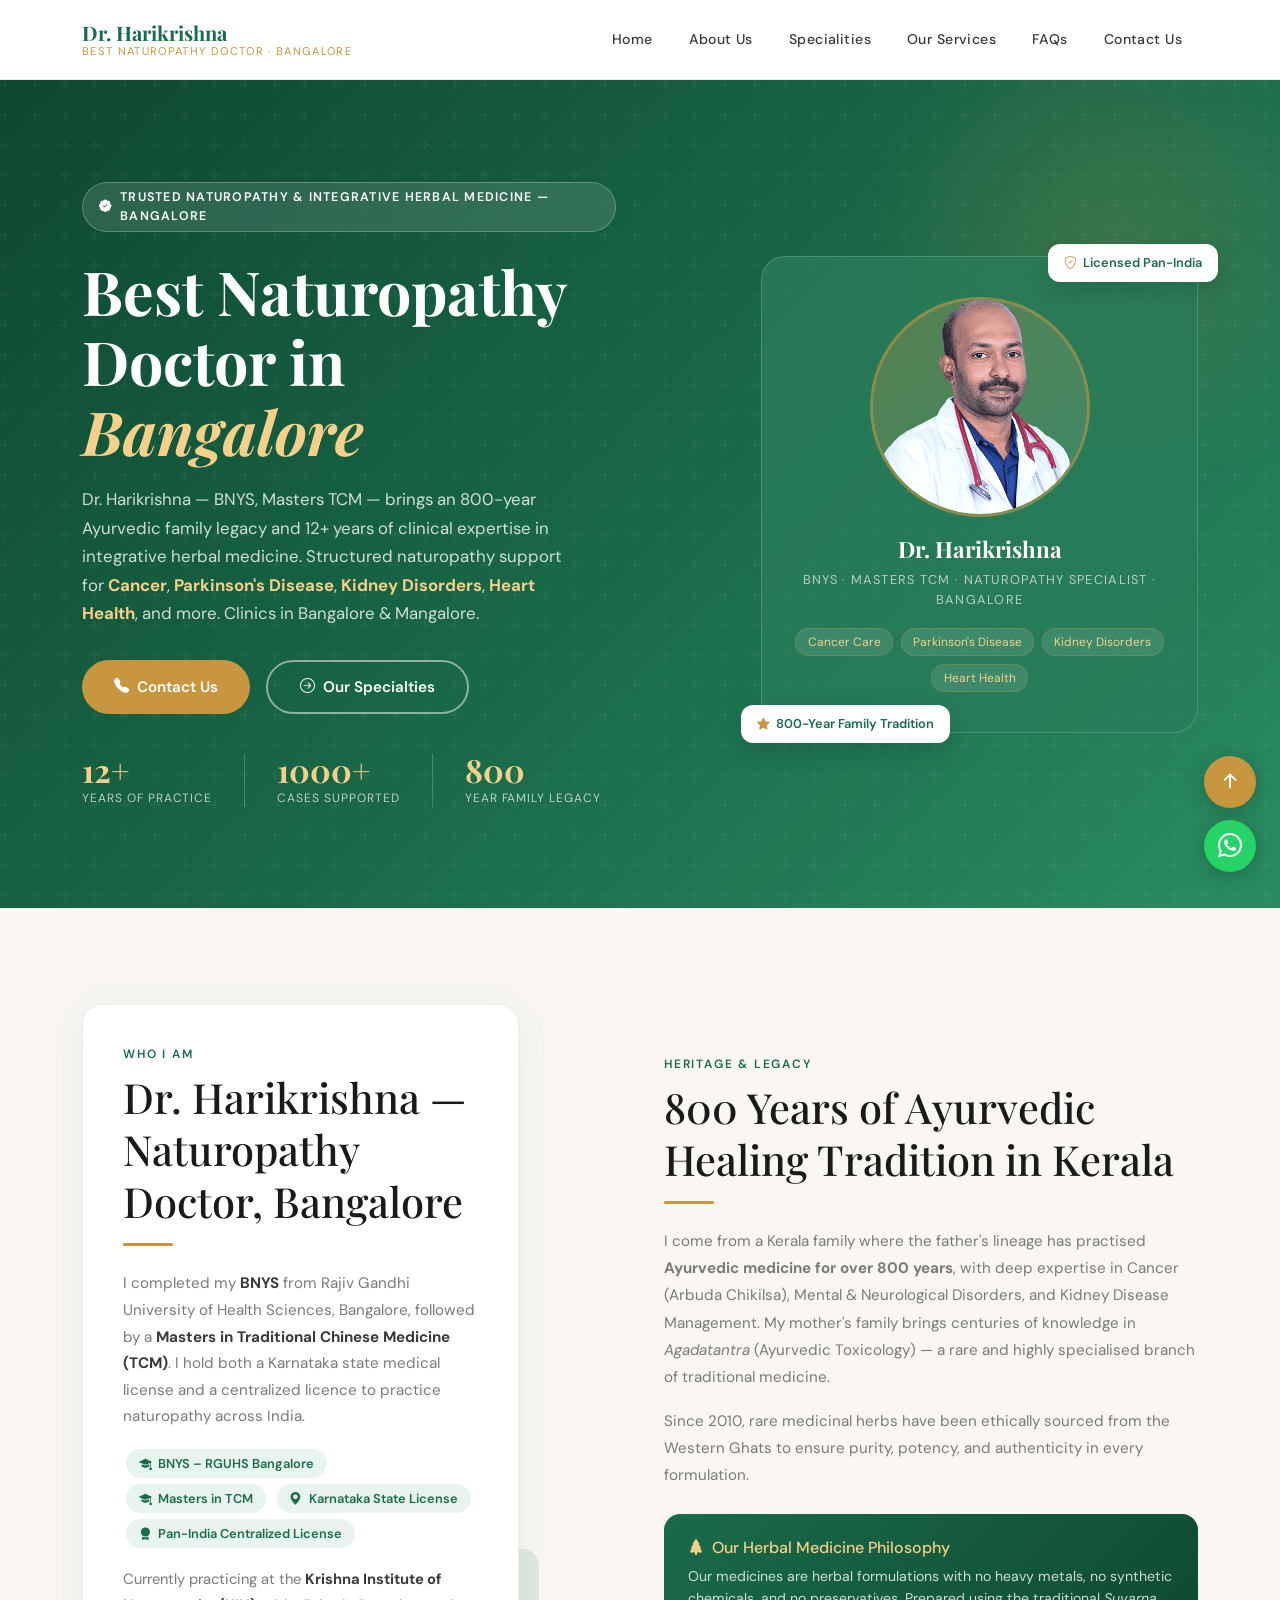
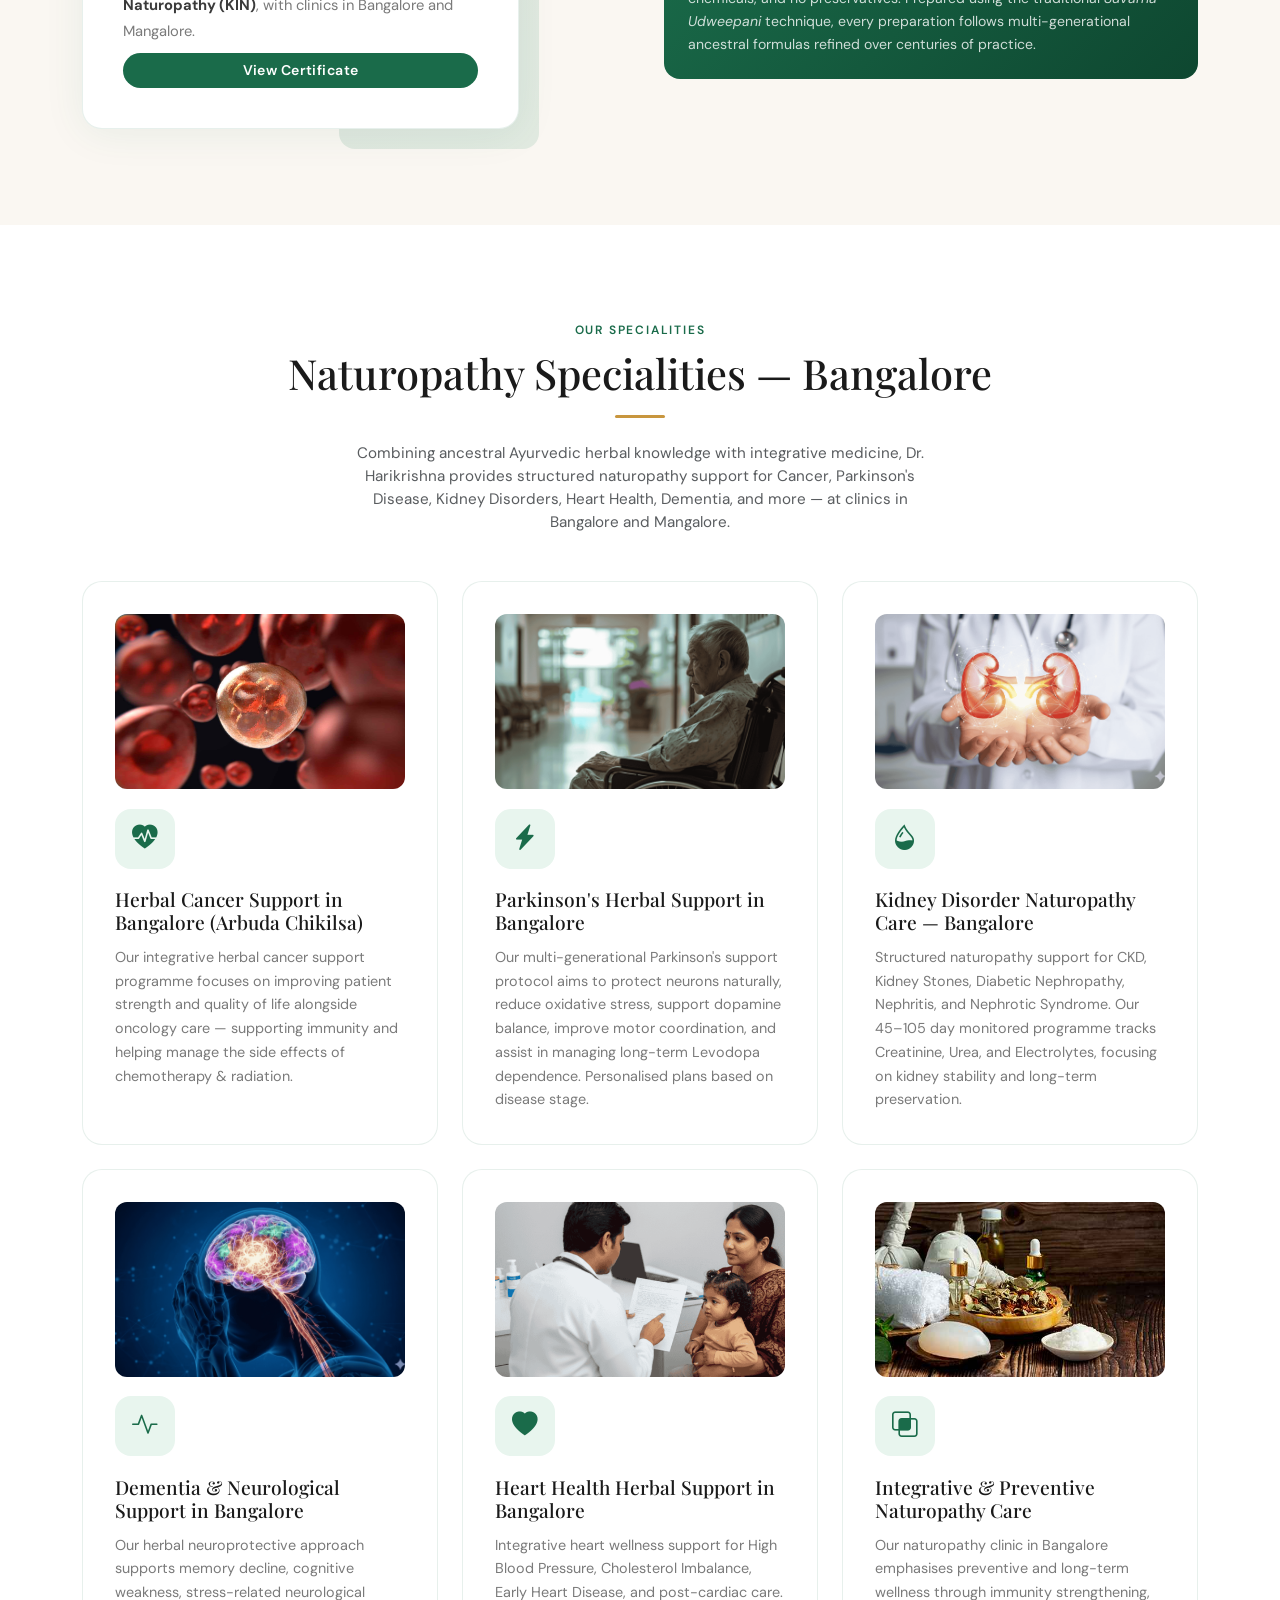
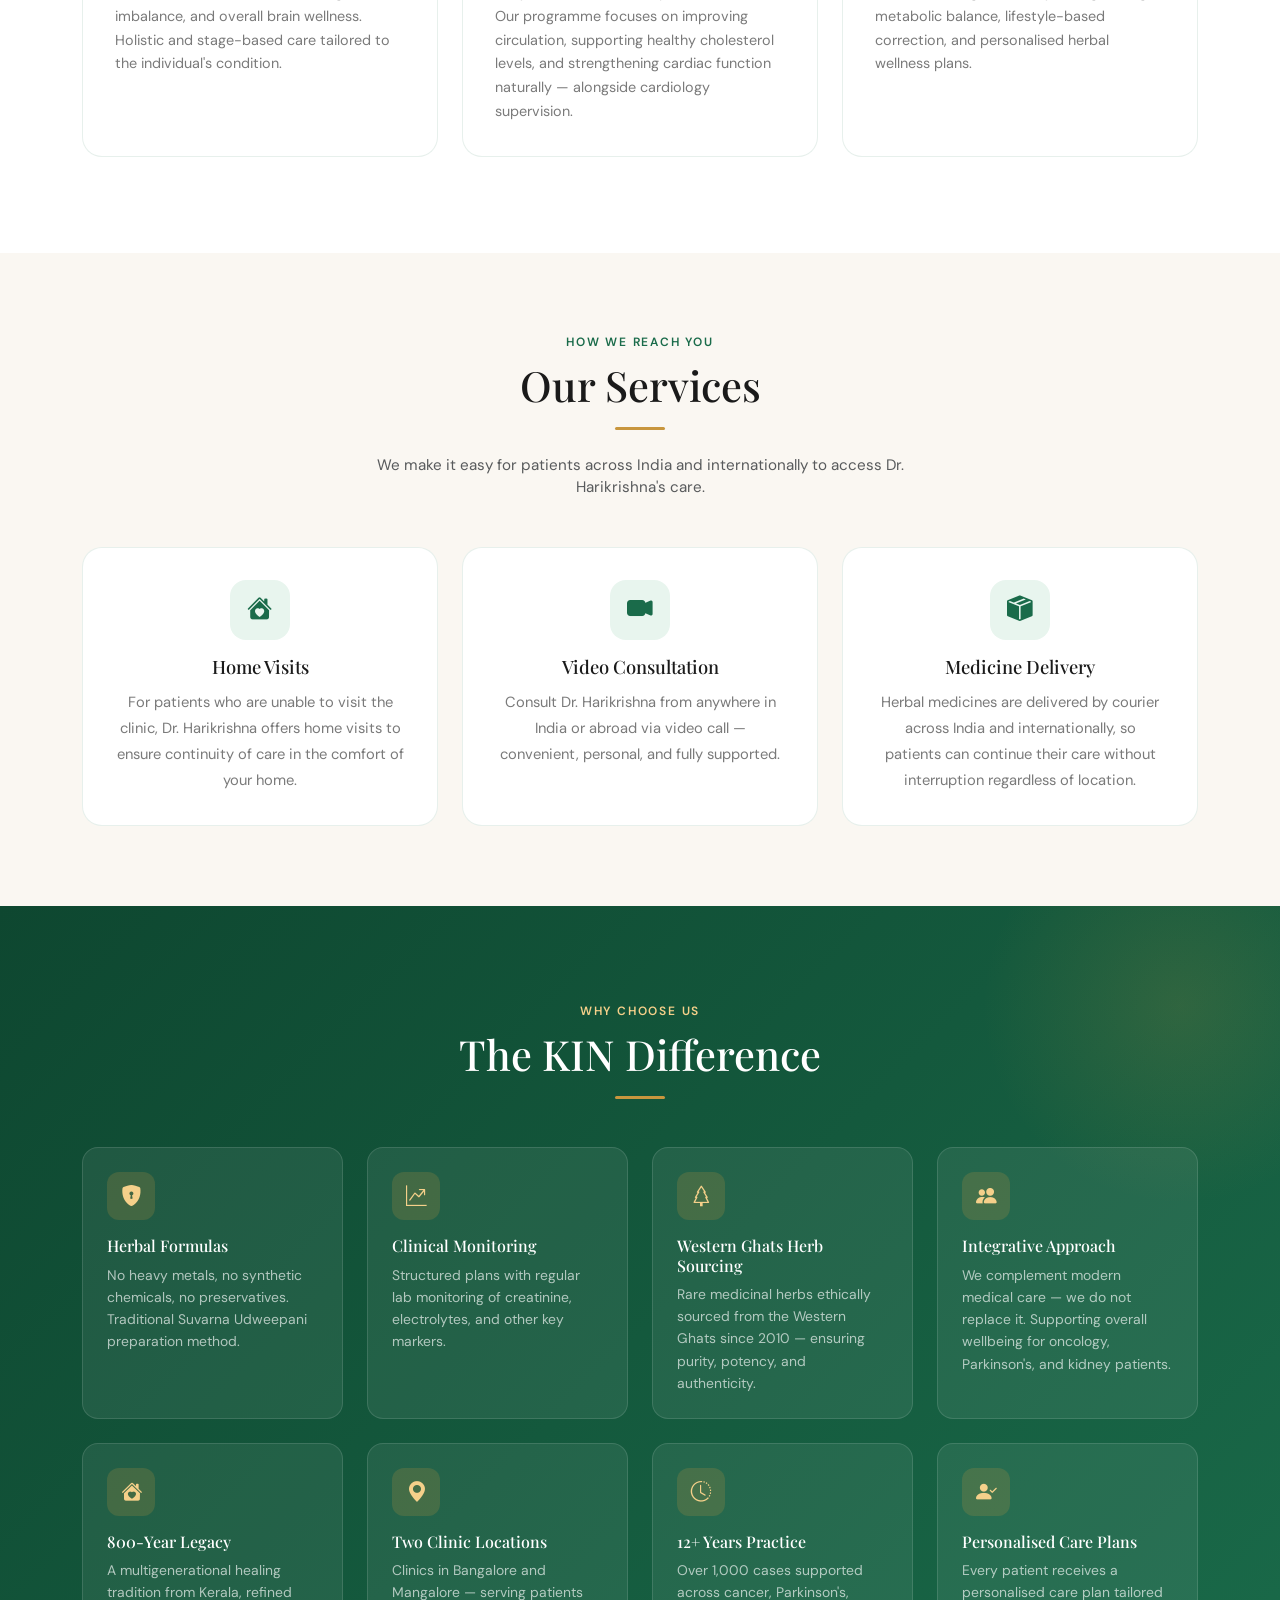
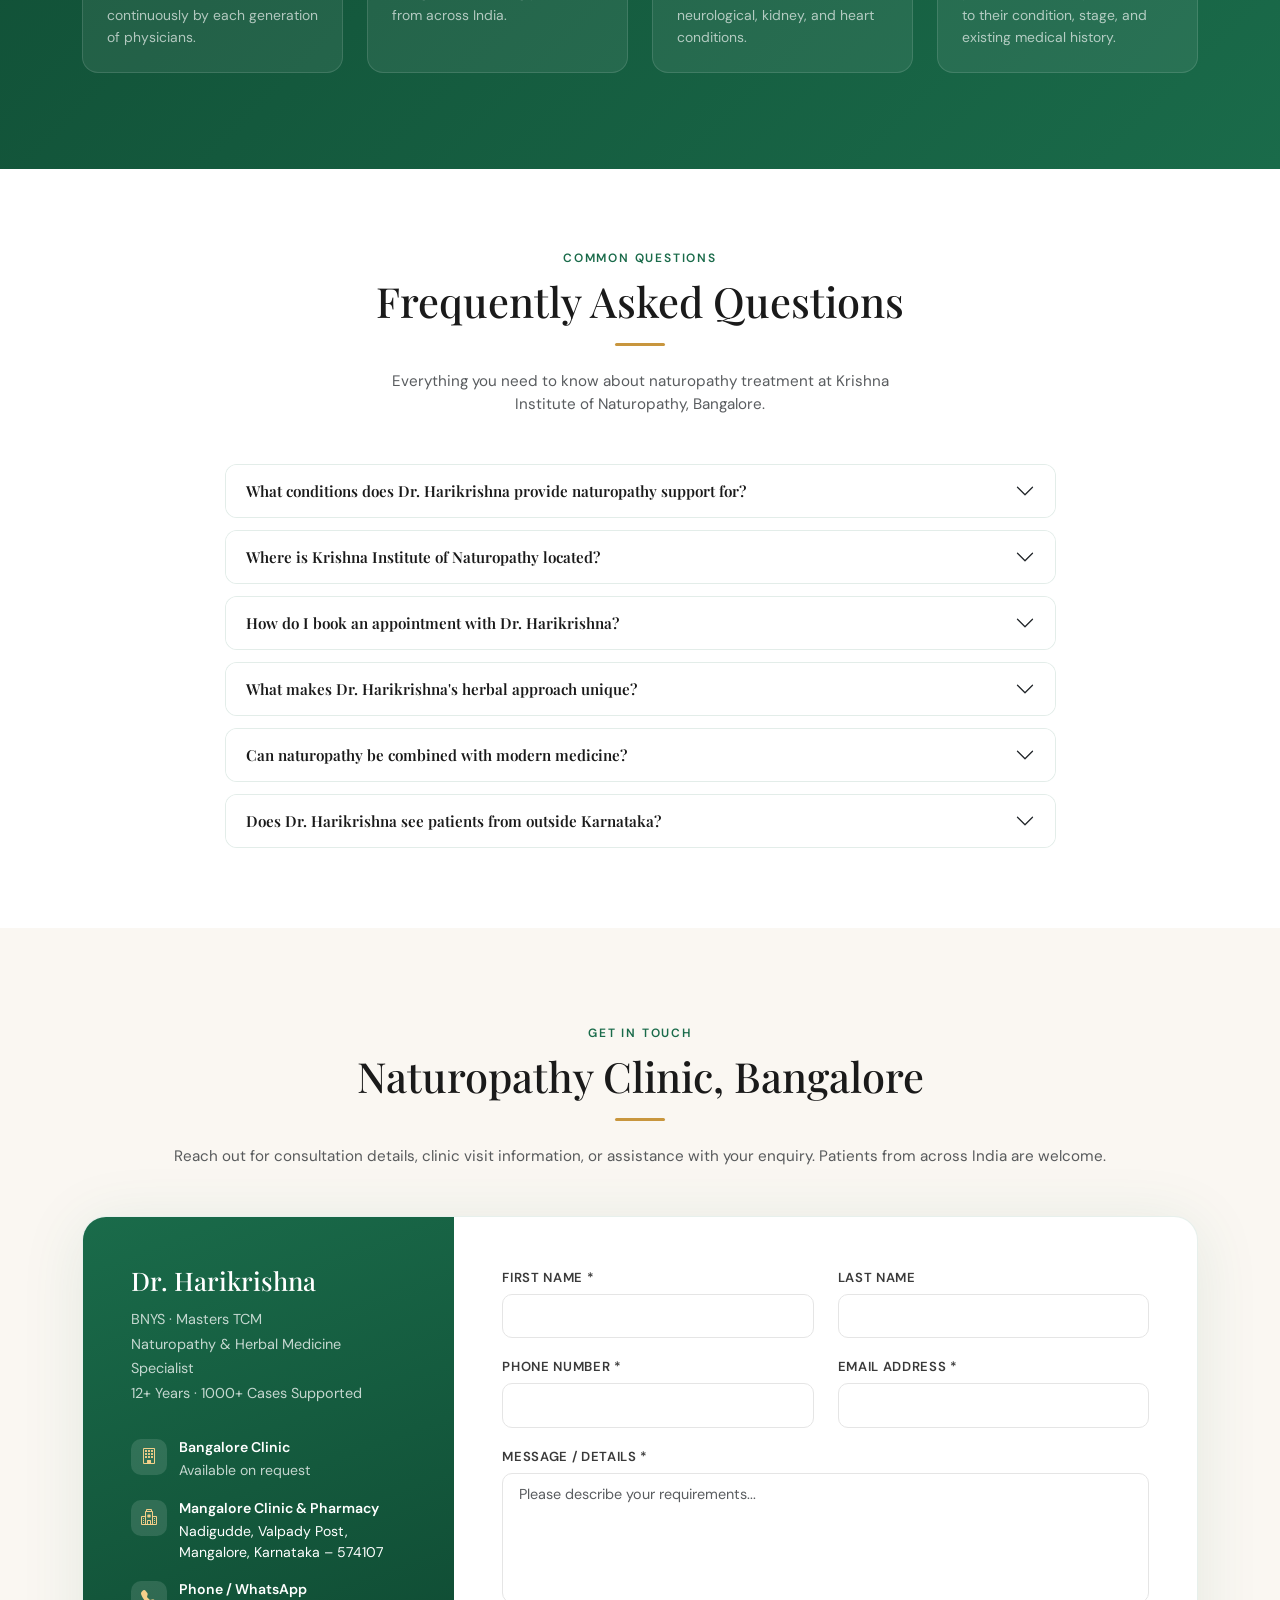
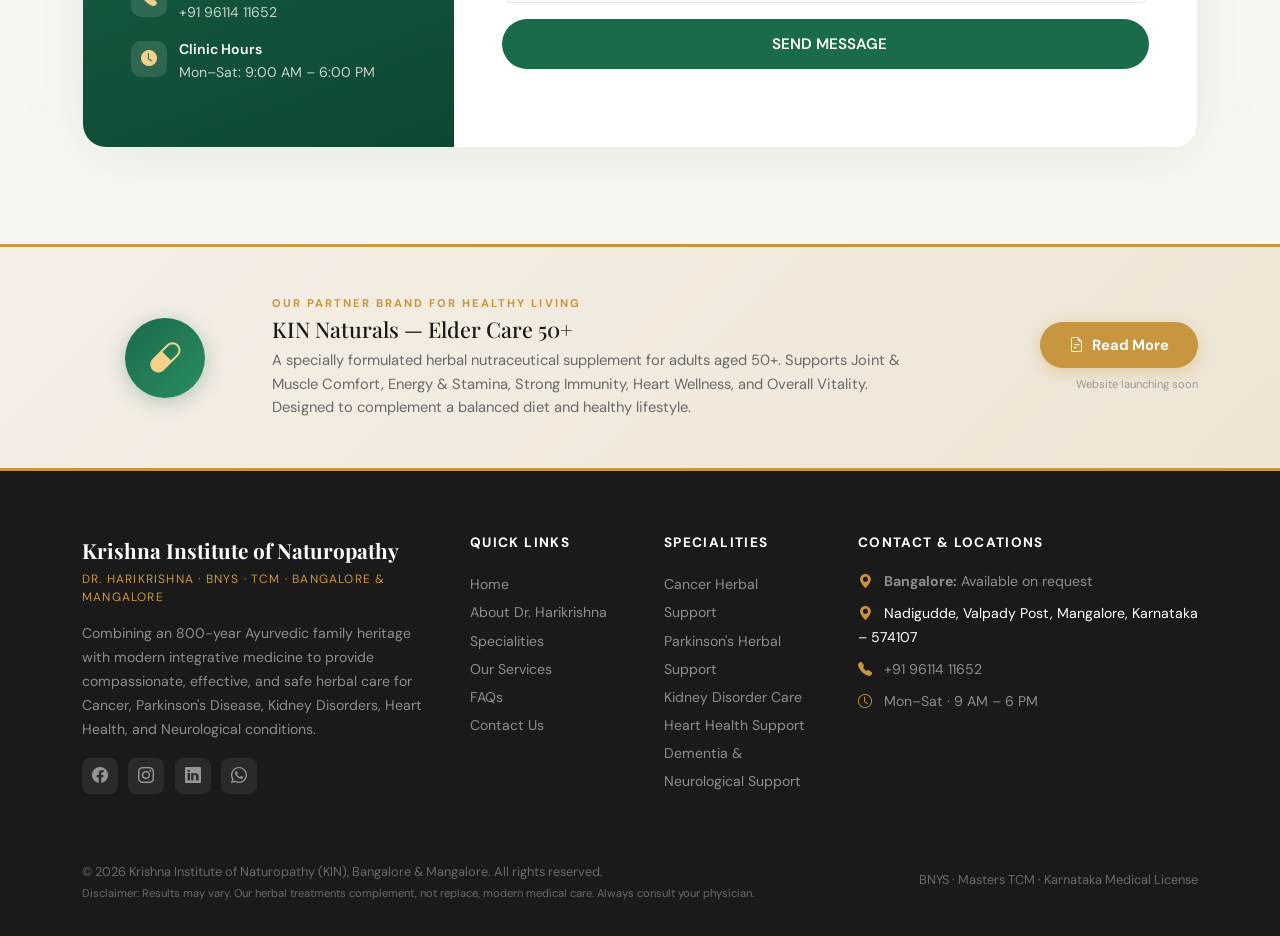
==== commit 10596853: "Add files via upload homepage and image has changed." ====
--- a/index.html
+++ b/index.html
@@ -1,15 +1,214 @@
 <!DOCTYPE html>
-<html lang="en">
+<html lang="en" prefix="og: https://ogp.me/ns#">
 <head>
   <meta charset="UTF-8" />
   <meta name="viewport" content="width=device-width, initial-scale=1.0" />
-  <meta name="description" content="Dr. Harikrishna – Naturopathy & Traditional Medicine specialist treating Cancer, Parkinson's Disease, and Kidney Disorders at Krishna Institute of Naturopathy, Mangalore." />
-  <meta name="keywords" content="Dr Harikrishna, naturopathy, Ayurveda, cancer treatment, Parkinson disease, kidney disease, BNYS, Traditional Chinese Medicine, Mangalore, Karnataka" />
-  <meta name="author" content="Dr. Harikrishna" />
-  <meta property="og:title" content="Dr. Harikrishna | Krishna Institute of Naturopathy" />
-  <meta property="og:description" content="Expert naturopathy & traditional herbal medicine for Cancer, Parkinson's, and Kidney Disorders." />
+
+  <!-- ═══════════════════════════════════════════
+       PRIMARY SEO META TAGS
+  ═══════════════════════════════════════════ -->
+  <title>Dr. Harikrishna | Best Naturopathy Doctor in Bangalore – Cancer, Parkinson's & Kidney Care</title>
+  <meta name="description" content="Dr. Harikrishna – BNYS, TCM – naturopathy doctor in Bangalore. 12+ years providing herbal support for Cancer, Parkinson's &amp; Kidney Disorders using 800-year Ayurvedic medicine. Clinics in Bangalore &amp; Mangalore. Book today." />
+  <meta name="keywords" content="naturopathy doctor Bangalore, best naturopathy doctor Bangalore, Dr Harikrishna naturopathy, cancer herbal support Bangalore, Parkinson's disease herbal care Bangalore, kidney disorder Ayurveda Bangalore, BNYS doctor Karnataka, Traditional Chinese Medicine Bangalore, Arbuda Chikilsa, Krishna Institute of Naturopathy, KIN naturopathy, Ayurveda Bangalore, herbal medicine Karnataka, integrative medicine Bangalore, naturopath Bangalore" />
+  <meta name="author" content="Dr. Harikrishna, Krishna Institute of Naturopathy" />
+  <meta name="robots" content="index, follow, max-snippet:-1, max-image-preview:large, max-video-preview:-1" />
+  <meta name="googlebot" content="index, follow" />
+  <meta name="language" content="English" />
+  <meta name="revisit-after" content="7 days" />
+  <meta name="rating" content="general" />
+  <meta name="geo.region" content="IN-KA" />
+  <meta name="geo.placename" content="Bangalore, Karnataka, India" />
+  <meta name="geo.position" content="12.9716;77.5946" />
+  <meta name="ICBM" content="12.9716, 77.5946" />
+  <link rel="canonical" href="https://www.drharikrishna.com/" />
+
+  <!-- ═══════════════════════════════════════════
+       OPEN GRAPH (Facebook / LinkedIn / WhatsApp)
+  ═══════════════════════════════════════════ -->
   <meta property="og:type" content="website" />
-  <title>Dr. Harikrishna | Krishna Institute of Naturopathy – Mangalore</title>
+  <meta property="og:site_name" content="Krishna Institute of Naturopathy" />
+  <meta property="og:title" content="Dr. Harikrishna | Best Naturopathy Doctor in Bangalore – Cancer, Parkinson's & Kidney Care" />
+  <meta property="og:description" content="12+ years of naturopathy expertise. Herbal support for Cancer, Parkinson's Disease &amp; Kidney Disorders with 800-year Ayurvedic medicine. Clinics in Bangalore &amp; Mangalore. Book your consultation today." />
+  <meta property="og:url" content="https://www.drharikrishna.com/" />
+  <meta property="og:image" content="https://www.drharikrishna.com/img/og-image.jpg" />
+  <meta property="og:image:width" content="1200" />
+  <meta property="og:image:height" content="630" />
+  <meta property="og:image:alt" content="Dr. Harikrishna – Naturopathy Specialist, Krishna Institute of Naturopathy, Bangalore" />
+  <meta property="og:locale" content="en_IN" />
+
+  <!-- ═══════════════════════════════════════════
+       TWITTER / X CARD
+  ═══════════════════════════════════════════ -->
+  <meta name="twitter:card" content="summary_large_image" />
+  <meta name="twitter:site" content="@drharikrishna" />
+  <meta name="twitter:title" content="Dr. Harikrishna | Naturopathy Doctor – Cancer, Parkinson's & Kidney Care, Bangalore" />
+  <meta name="twitter:description" content="Herbal support for Cancer, Parkinson's &amp; Kidney Disorders with 800-year Ayurvedic medicine. 12+ years · 1000+ cases. Clinics in Bangalore &amp; Mangalore." />
+  <meta name="twitter:image" content="https://www.drharikrishna.com/img/og-image.jpg" />
+  <meta name="twitter:image:alt" content="Dr. Harikrishna – Naturopathy Specialist, Bangalore" />
+
+  <!-- ═══════════════════════════════════════════
+       STRUCTURED DATA – JSON-LD (Schema.org)
+  ═══════════════════════════════════════════ -->
+  <script type="application/ld+json">
+  {
+    "@context": "https://schema.org",
+    "@graph": [
+      {
+        "@type": "MedicalBusiness",
+        "@id": "https://www.drharikrishna.com/#clinic",
+        "name": "Krishna Institute of Naturopathy",
+        "alternateName": "KIN Naturopathy",
+        "url": "https://www.drharikrishna.com/",
+        "logo": "https://www.drharikrishna.com/img/logo.png",
+        "image": "https://www.drharikrishna.com/img/og-image.jpg",
+        "description": "Krishna Institute of Naturopathy (KIN) is a leading naturopathy and herbal medicine clinic in Bangalore providing herbal support for Cancer, Parkinson's Disease, Kidney Disorders, Heart Health, and neurological conditions using an 800-year Ayurvedic family tradition.",
+        "telephone": "+919611411652",
+        "email": "info@drharikrishna.com",
+        "address": {
+          "@type": "PostalAddress",
+          "streetAddress": "Nadigudde, Valpady Post",
+          "addressLocality": "Mangalore",
+          "addressRegion": "Karnataka",
+          "postalCode": "574107",
+          "addressCountry": "IN"
+        },
+        "geo": {
+          "@type": "GeoCoordinates",
+          "latitude": "12.9141",
+          "longitude": "74.8560"
+        },
+        "openingHoursSpecification": [
+          {
+            "@type": "OpeningHoursSpecification",
+            "dayOfWeek": ["Monday","Tuesday","Wednesday","Thursday","Friday","Saturday"],
+            "opens": "09:00",
+            "closes": "18:00"
+          }
+        ],
+        "medicalSpecialty": ["Naturopathic", "Ayurveda", "IntegrativeMedicine"],
+        "availableService": [
+          {"@type": "MedicalTherapy", "name": "Herbal Cancer Support (Arbuda Chikilsa)"},
+          {"@type": "MedicalTherapy", "name": "Parkinson's Disease Herbal Support"},
+          {"@type": "MedicalTherapy", "name": "Kidney Disorder Naturopathy Care"},
+          {"@type": "MedicalTherapy", "name": "Dementia & Neurological Support"},
+          {"@type": "MedicalTherapy", "name": "Heart Health Herbal Support"},
+          {"@type": "MedicalTherapy", "name": "Integrative Naturopathy Care"}
+        ],
+        "sameAs": [
+          "https://www.facebook.com/share/2kmZ3mLH4ABdLMPD/?mibextid=qi2Omg",
+          "https://www.instagram.com/alzheimers_dementia?igsh=a3RqMmdsenI5Y3Fs",
+          "https://www.linkedin.com/in/dr-hari-krishna-512060196/",
+          "https://wa.me/919611411652"
+        ],
+        "priceRange": "₹₹",
+        "currenciesAccepted": "INR",
+        "paymentAccepted": "Cash, Bank Transfer"
+      },
+      {
+        "@type": "Physician",
+        "@id": "https://www.drharikrishna.com/#doctor",
+        "name": "Dr. Harikrishna",
+        "jobTitle": "Naturopathy & Herbal Medicine Specialist",
+        "description": "Dr. Harikrishna holds a BNYS from Rajiv Gandhi University of Health Sciences, Bangalore, and a Masters in Traditional Chinese Medicine. He carries an 800-year Ayurvedic family heritage specialising in Cancer (Arbuda Chikilsa), Parkinson's Disease, Kidney Disorders, and Heart Health conditions.",
+        "image": "https://www.drharikrishna.com/img/dr-hari.png",
+        "url": "https://www.drharikrishna.com/",
+        "telephone": "+919611411652",
+        "worksFor": {"@id": "https://www.drharikrishna.com/#clinic"},
+        "alumniOf": [
+          {"@type": "CollegeOrUniversity", "name": "Rajiv Gandhi University of Health Sciences, Bangalore"}
+        ],
+        "hasCredential": [
+          {"@type": "EducationalOccupationalCredential", "credentialCategory": "degree", "name": "BNYS (Bachelor of Naturopathy and Yogic Sciences)"},
+          {"@type": "EducationalOccupationalCredential", "credentialCategory": "degree", "name": "Masters in Traditional Chinese Medicine (TCM)"},
+          {"@type": "EducationalOccupationalCredential", "credentialCategory": "license", "name": "Karnataka State Medical License"},
+          {"@type": "EducationalOccupationalCredential", "credentialCategory": "license", "name": "Pan-India Centralized Medical License"}
+        ],
+        "knowsAbout": ["Naturopathy","Ayurveda","Cancer Herbal Support","Parkinson's Disease","Kidney Disorders","Heart Health","Traditional Chinese Medicine","Agadatantra Toxicology","Suvarna Udweepani Technique"]
+      },
+      {
+        "@type": "WebSite",
+        "@id": "https://www.drharikrishna.com/#website",
+        "url": "https://www.drharikrishna.com/",
+        "name": "Dr. Harikrishna | Krishna Institute of Naturopathy",
+        "description": "Official website of Dr. Harikrishna and Krishna Institute of Naturopathy, Bangalore",
+        "publisher": {"@id": "https://www.drharikrishna.com/#clinic"},
+        "potentialAction": {
+          "@type": "SearchAction",
+          "target": "https://www.drharikrishna.com/?s={search_term_string}",
+          "query-input": "required name=search_term_string"
+        }
+      },
+      {
+        "@type": "FAQPage",
+        "mainEntity": [
+          {
+            "@type": "Question",
+            "name": "What conditions does Dr. Harikrishna provide naturopathy support for?",
+            "acceptedAnswer": {
+              "@type": "Answer",
+              "text": "Dr. Harikrishna provides structured naturopathy support for Cancer (Arbuda Chikilsa), Parkinson's Disease, Kidney Disorders (CKD, stones, diabetic nephropathy), Dementia and Neurological conditions, and Heart Health — at clinics in Bangalore and Mangalore."
+            }
+          },
+          {
+            "@type": "Question",
+            "name": "Where is Krishna Institute of Naturopathy located?",
+            "acceptedAnswer": {
+              "@type": "Answer",
+              "text": "Krishna Institute of Naturopathy (KIN) operates clinics in Bangalore and Mangalore. Patients from across India are welcome. Online consultations may also be arranged."
+            }
+          },
+          {
+            "@type": "Question",
+            "name": "How do I book an appointment with Dr. Harikrishna?",
+            "acceptedAnswer": {
+              "@type": "Answer",
+              "text": "You can book an appointment by calling or WhatsApp messaging +91 96114 11652, or by filling out the online contact form on our website at drharikrishna.com. Clinic hours are Monday to Saturday, 9 AM to 6 PM."
+            }
+          },
+          {
+            "@type": "Question",
+            "name": "What makes Dr. Harikrishna's herbal approach unique?",
+            "acceptedAnswer": {
+              "@type": "Answer",
+              "text": "Dr. Harikrishna brings an 800-year Ayurvedic family heritage, using the Suvarna Udweepani technique — herbal preparations with no heavy metals, bhasma, or synthetic chemicals. Rare medicinal herbs are sourced from the Western Ghats. He integrates traditional methods alongside modern medicine for measurable, monitored results."
+            }
+          },
+          {
+            "@type": "Question",
+            "name": "Does Dr. Harikrishna see patients from outside Karnataka?",
+            "acceptedAnswer": {
+              "@type": "Answer",
+              "text": "Yes. Dr. Harikrishna holds a pan-India centralized medical licence and sees patients from across India. Clinics are available in Bangalore and Mangalore, and online consultations can also be arranged."
+            }
+          }
+        ]
+      },
+      {
+        "@type": "BreadcrumbList",
+        "itemListElement": [
+          {"@type": "ListItem", "position": 1, "name": "Home", "item": "https://www.drharikrishna.com/"},
+          {"@type": "ListItem", "position": 2, "name": "About Dr. Harikrishna", "item": "https://www.drharikrishna.com/#about"},
+          {"@type": "ListItem", "position": 3, "name": "Specialties", "item": "https://www.drharikrishna.com/#specialties"},
+          {"@type": "ListItem", "position": 4, "name": "Book Appointment", "item": "https://www.drharikrishna.com/#appointment"}
+        ]
+      }
+    ]
+  }
+  </script>
+
+  <!-- ═══════════════════════════════════════════
+       PERFORMANCE: PRECONNECT & RESOURCE HINTS
+  ═══════════════════════════════════════════ -->
+  <link rel="preconnect" href="https://fonts.googleapis.com" />
+  <link rel="preconnect" href="https://fonts.gstatic.com" crossorigin />
+  <link rel="preconnect" href="https://cdn.jsdelivr.net" />
+  <link rel="dns-prefetch" href="https://www.google-analytics.com" />
+
+  <!-- Favicon -->
+  <link rel="icon" type="image/x-icon" href="/favicon.ico" />
+  <link rel="apple-touch-icon" sizes="180x180" href="/apple-touch-icon.png" />
+  <link rel="manifest" href="/site.webmanifest" />
+  <meta name="theme-color" content="#1a6b4a" />
 
   <!-- Bootstrap 5.3 -->
   <link href="https://cdn.jsdelivr.net/npm/bootstrap@5.3.3/dist/css/bootstrap.min.css" rel="stylesheet" />
@@ -96,19 +295,23 @@
 
     /* ── HERO ── */
     .hero {
-      background: linear-gradient(135deg, #0e4730 0%, #1a6b4a 55%, #2a8c62 100%);
-      min-height: 92vh;
-      position: relative;
-      overflow: hidden;
-      display: flex;
-      align-items: center;
-    }
-    .hero::before {
-      content: '';
-      position: absolute;
-      inset: 0;
-      background: url("data:image/svg+xml,%3Csvg width='60' height='60' viewBox='0 0 60 60' xmlns='http://www.w3.org/2000/svg'%3E%3Cg fill='none' fill-rule='evenodd'%3E%3Cg fill='%23ffffff' fill-opacity='0.04'%3E%3Cpath d='M36 34v-4h-2v4h-4v2h4v4h2v-4h4v-2h-4zm0-30V0h-2v4h-4v2h4v4h2V6h4V4h-4zM6 34v-4H4v4H0v2h4v4h2v-4h4v-2H6zM6 4V0H4v4H0v2h4v4h2V6h4V4H6z'/%3E%3C/g%3E%3C/g%3E%3C/svg%3E");
-    }
+		background: linear-gradient(135deg, #0e4730 0%, #1a6b4a 55%, #2a8c62 100%);
+		min-height: 92vh;
+		position: relative;
+		background-size: cover;
+		overflow: hidden;
+		display: flex;
+		align-items: center;
+		background-repeat: no-repeat;
+	}
+	
+	.hero::before {
+		content: '';
+		position: absolute;
+		inset: 0;
+		background: url("data:image/svg+xml,%3Csvg width='60' height='60' viewBox='0 0 60 60' xmlns='http://www.w3.org/2000/svg'%3E%3Cg fill='none' fill-rule='evenodd'%3E%3Cg fill='%23ffffff' fill-opacity='0.04'%3E%3Cpath d='M36 34v-4h-2v4h-4v2h4v4h2v-4h4v-2h-4zm0-30V0h-2v4h-4v2h4v4h2V6h4V4h-4zM6 34v-4H4v4H0v2h4v4h2v-4h4v-2H6zM6 4V0H4v4H0v2h4v4h2V6h4V4H6z'/%3E%3C/g%3E%3C/g%3E%3C/svg%3E");
+	}
+	
     .hero-leaf {
       position: absolute;
       right: -80px;
@@ -134,6 +337,7 @@
       margin-bottom: 1.5rem;
       backdrop-filter: blur(4px);
     }
+	
     .hero h1 {
       font-family: 'Playfair Display', serif;
       font-size: clamp(2.4rem, 5vw, 3.8rem);
@@ -224,7 +428,7 @@
       position: relative;
     }
     .hero-img-card {
-      background: rgba(255,255,255,0.08);
+      background: rgb(42 125 91 / 79%);
       border: 1px solid rgba(255,255,255,0.18);
       backdrop-filter: blur(10px);
       border-radius: 24px;
@@ -419,6 +623,21 @@
       line-height: 1.65;
       margin: 0;
     }
+    .specialty-card-img-wrap {
+      overflow: hidden;
+      border-radius: 12px;
+      margin-bottom: 1.2rem;
+    }
+    .specialty-card-img {
+      width: 100%;
+      height: 175px;
+      object-fit: cover;
+      display: block;
+      transition: transform 0.4s ease;
+    }
+    .specialty-card:hover .specialty-card-img {
+      transform: scale(1.04);
+    }
 
     /* ── WHY CHOOSE ── */
     .why-section {
@@ -570,7 +789,77 @@
       transform: translateY(-2px);
       box-shadow: 0 8px 24px rgba(26,107,74,0.3);
     }
-
+	.customatag {
+		color: white;
+		text-decoration: unset;
+	}
+	.customatag:hover {
+		text-decoration: underline;
+	}
+	
+	
+	.fab-container {
+      position: fixed;
+      bottom: 28px;
+      right: 24px;
+      display: flex;
+      flex-direction: column;
+      align-items: flex-end;
+      gap: 12px;
+      z-index: 9998;
+    }
+    .fab-btn {
+      width: 52px;
+      height: 52px;
+      border-radius: 50%;
+      border: none;
+      display: flex;
+      align-items: center;
+      justify-content: center;
+      font-size: 1.5rem;
+      cursor: pointer;
+      box-shadow: 0 4px 20px rgba(0,0,0,0.2);
+      transition: transform 0.2s, box-shadow 0.2s;
+      text-decoration: none;
+    }
+    .fab-btn:hover {
+      transform: translateY(-3px);
+      box-shadow: 0 8px 28px rgba(0,0,0,0.28);
+    }
+    .fab-whatsapp {
+      background: #25D366;
+      color: #fff;
+    }
+    .fab-top {
+      background: var(--gold);
+      color: #fff;
+      opacity: 0;
+      pointer-events: none;
+      transition: opacity 0.3s, transform 0.2s, box-shadow 0.2s;
+    }
+    .fab-top.visible {
+      opacity: 1;
+      pointer-events: auto;
+    }
+    /* Tooltip labels */
+    .fab-btn-wrap {
+      position: relative;
+      display: flex;
+      align-items: center;
+      gap: 10px;
+    }
+    .fab-label {
+      background: rgba(0,0,0,0.75);
+      color: #fff;
+      font-size: 0.75rem;
+      padding: 0.25rem 0.7rem;
+      border-radius: 6px;
+      white-space: nowrap;
+      opacity: 0;
+      pointer-events: none;
+      transition: opacity 0.2s;
+    }
+    .fab-btn-wrap:hover .fab-label { opacity: 1; }
     /* ── NEWSLETTER ── */
     .newsletter-section {
       background: var(--gold);
@@ -721,67 +1010,67 @@
 <body>
 
   <!-- ───────────────────────── NAVBAR ───────────────────────── -->
-  <nav class="navbar navbar-expand-lg" aria-label="Main navigation">
+  <nav class="navbar navbar-expand-lg" aria-label="Main navigation" role="navigation">
     <div class="container">
-      <a class="navbar-brand" href="#">
-        Dr.Harikrishnan
-        <span>Specialises in Naturopathy</span>
+      <a class="navbar-brand" href="#home" aria-label="Dr. Harikrishna – Krishna Institute of Naturopathy, Bangalore">
+        Dr. Harikrishna
+        <span>Best Naturopathy Doctor · Bangalore</span>
       </a>
-      <button class="navbar-toggler border-0" type="button" data-bs-toggle="collapse" data-bs-target="#mainNav">
+      <button class="navbar-toggler border-0" type="button" data-bs-toggle="collapse" data-bs-target="#mainNav" aria-controls="mainNav" aria-expanded="false" aria-label="Toggle navigation">
         <span class="navbar-toggler-icon"></span>
       </button>
       <div class="collapse navbar-collapse" id="mainNav">
         <ul class="navbar-nav ms-auto align-items-lg-center gap-lg-1 mb-2 mb-lg-0">
           <li class="nav-item"><a class="nav-link" href="#home">Home</a></li>
-          <li class="nav-item"><a class="nav-link" href="#about">About</a></li>
-          <li class="nav-item"><a class="nav-link" href="#specialties">Specialties</a></li>
-          <li class="nav-item"><a class="nav-link" href="#appointment">Appointment</a></li>
-          <li class="nav-item ms-lg-2">
-            <a class="nav-link btn-appt-nav" href="#appointment">Book Now</a>
-          </li>
+          <li class="nav-item"><a class="nav-link" href="#about">About Us</a></li>
+          <li class="nav-item"><a class="nav-link" href="#specialties">Specialities</a></li>
+          <li class="nav-item"><a class="nav-link" href="#services">Our Services</a></li>
+          <li class="nav-item"><a class="nav-link" href="#faq">FAQs</a></li>
+          <li class="nav-item"><a class="nav-link" href="#appointment">Contact Us</a></li>
+          <!-- <li class="nav-item ms-lg-2">
+            <a class="nav-link btn-appt-nav" href="#appointment" aria-label="Book appointment with Dr. Harikrishna">Book Now</a>
+          </li> -->
         </ul>
       </div>
     </div>
   </nav>
 
   <!-- ───────────────────────── HERO ───────────────────────── -->
-  <section class="hero" id="home">
-    <div class="hero-leaf"></div>
+  <section class="hero" id="home" aria-label="Dr. Harikrishna – Naturopathy Specialist Bangalore">
+    <div class="hero-leaf" aria-hidden="true"></div>
     <div class="container position-relative" style="z-index:2;">
       <div class="row align-items-center g-5">
         <div class="col-lg-6">
           <div class="hero-badge fade-up">
-            <i class="bi bi-patch-check-fill"></i> Trusted Traditional &amp; Naturopathy Care
+            <i class="bi bi-patch-check-fill" aria-hidden="true"></i> Trusted Naturopathy &amp; Integrative Herbal Medicine — Bangalore
           </div>
           <h1 class="fade-up delay-1">
-            Ancient Wisdom.<br/><em>Modern Healing.</em>
+            Best Naturopathy Doctor in <em>Bangalore</em>
           </h1>
           <p class="fade-up delay-2">
-            With an 800-year family legacy in Ayurveda and 12+ years of clinical practice, Dr. Harikrishna specialises in treating Cancer, Parkinson's Disease, and Kidney Disorders using time-tested herbal medicine.
-          </p>
+            Dr. Harikrishna — BNYS, Masters TCM — brings an 800-year Ayurvedic family legacy and 12+ years of clinical expertise in integrative herbal medicine. Structured naturopathy support for <strong style="color:#f5d08a;">Cancer</strong>, <strong style="color:#f5d08a;">Parkinson's Disease</strong>, <strong style="color:#f5d08a;">Kidney Disorders</strong>, <strong style="color:#f5d08a;">Heart Health</strong>, and more. Clinics in Bangalore &amp; Mangalore.
           <div class="d-flex flex-wrap gap-3 fade-up delay-3">
-           <!-- <a href="#appointment" class="btn-hero-primary">
-              <i class="bi bi-calendar3"></i> Book an Appointment
-            </a> -->
-			<a href="token-patient.html" class="btn-hero-primary">
-			  <i class="bi bi-ticket-perforated"></i> Book an Appointment
-			</a>
-            <a href="#specialties" class="btn-hero-outline">
-              <i class="bi bi-arrow-right-circle"></i> Our Specialties
+           <!-- <a href="#appointment" class="btn-hero-primary" aria-label="Book an appointment with Dr. Harikrishna">
+              <i class="bi bi-calendar3" aria-hidden="true"></i> Book an Appointment
+            </a>-->
+			<a href="#appointment" class="btn-hero-primary" aria-label="Book an appointment with Dr. Harikrishna">
+              <i class="bi bi-telephone-fill" aria-hidden="true"></i> Contact Us</a>
+            <a href="#specialties" class="btn-hero-outline" aria-label="View our specialities">
+              <i class="bi bi-arrow-right-circle" aria-hidden="true"></i> Our Specialties
             </a>
           </div>
-          <div class="hero-stats fade-up delay-4">
-            <div class="hero-stat-item">
+          <div class="hero-stats fade-up delay-4" role="list" aria-label="Practice statistics">
+            <div class="hero-stat-item" role="listitem">
               <div class="num">12+</div>
               <div class="label">Years of Practice</div>
             </div>
-            <div class="hero-stat-divider"></div>
-            <div class="hero-stat-item">
+            <div class="hero-stat-divider" aria-hidden="true"></div>
+            <div class="hero-stat-item" role="listitem">
               <div class="num">1000+</div>
-              <div class="label">Cases Treated</div>
-            </div>
-            <div class="hero-stat-divider"></div>
-            <div class="hero-stat-item">
+              <div class="label">Cases Supported</div>
+            </div>
+            <div class="hero-stat-divider" aria-hidden="true"></div>
+            <div class="hero-stat-item" role="listitem">
               <div class="num">800</div>
               <div class="label">Year Family Legacy</div>
             </div>
@@ -793,22 +1082,23 @@
             <div class="hero-img-card">
               <div class="doc-avatar">
                 <div class="img-box">
-					  <img src="img/dr-hari.png" alt="Harikrishna">
-				</div>
+                  <img src="img/dr-harikrishna-naturopathy-doctor-in-bangalore.png" alt="Dr. Harikrishna – Naturopathy Doctor, Krishna Institute of Naturopathy, Bangalore" width="220" height="220" loading="eager" />
+                </div>
               </div>
               <div class="doc-name">Dr. Harikrishna</div>
-              <div class="doc-title">BNYS · Masters TCM · Naturopathy Specialist</div>
-              <div style="margin-top:1.2rem; display:flex; gap:0.5rem; justify-content:center; flex-wrap:wrap;">
+              <div class="doc-title">BNYS · Masters TCM · Naturopathy Specialist · Bangalore</div>
+              <div style="margin-top:1.2rem; display:flex; gap:0.5rem; justify-content:center; flex-wrap:wrap;" aria-label="Treatment specialties">
                 <span style="background:rgba(255,255,255,0.1);color:#f5d08a;font-size:0.75rem;padding:0.25rem 0.7rem;border-radius:50px; border:1px solid rgba(200,150,62,0.3);">Cancer Care</span>
-                <span style="background:rgba(255,255,255,0.1);color:#f5d08a;font-size:0.75rem;padding:0.25rem 0.7rem;border-radius:50px; border:1px solid rgba(200,150,62,0.3);">Parkinson's</span>
+                <span style="background:rgba(255,255,255,0.1);color:#f5d08a;font-size:0.75rem;padding:0.25rem 0.7rem;border-radius:50px; border:1px solid rgba(200,150,62,0.3);">Parkinson's Disease</span>
                 <span style="background:rgba(255,255,255,0.1);color:#f5d08a;font-size:0.75rem;padding:0.25rem 0.7rem;border-radius:50px; border:1px solid rgba(200,150,62,0.3);">Kidney Disorders</span>
+                <span style="background:rgba(255,255,255,0.1);color:#f5d08a;font-size:0.75rem;padding:0.25rem 0.7rem;border-radius:50px; border:1px solid rgba(200,150,62,0.3);">Heart Health</span>
               </div>
             </div>
             <div class="float-badge top-right">
-              <i class="bi bi-shield-check"></i> Licensed Pan-India
+              <i class="bi bi-shield-check" aria-hidden="true"></i> Licensed Pan-India
             </div>
             <div class="float-badge bottom-left">
-              <i class="bi bi-star-fill"></i> 800-Year Family Tradition
+              <i class="bi bi-star-fill" aria-hidden="true"></i> 800-Year Family Tradition
             </div>
           </div>
         </div>
@@ -817,46 +1107,54 @@
   </section>
 
   <!-- ───────────────────────── ABOUT ───────────────────────── -->
-  <section class="about-section" id="about">
+  <section class="about-section" id="about" aria-labelledby="about-heading">
     <div class="container">
       <div class="row g-5 align-items-center">
         <div class="col-lg-5">
           <div class="about-img-wrap">
             <div class="about-card">
               <div class="section-label">Who I Am</div>
-              <h2 class="section-title">Dr. Harikrishna</h2>
+              <h2 class="section-title" id="about-heading">Dr. Harikrishna — Naturopathy Doctor, Bangalore</h2>
               <div class="title-underline"></div>
               <p style="font-size:0.95rem; line-height:1.75; color:var(--muted);">
-                I completed my <strong style="color:var(--text);">BNYS</strong> from Rajiv Gandhi University of Health Sciences, Bangalore, followed by a <strong style="color:var(--text);">Masters in Traditional Chinese Medicine</strong>. I hold both a Karnataka state license and a centralized licence to practice across India.
+                I completed my <strong style="color:var(--text);">BNYS</strong> from Rajiv Gandhi University of Health Sciences, Bangalore, followed by a <strong style="color:var(--text);">Masters in Traditional Chinese Medicine (TCM)</strong>. I hold both a Karnataka state medical license and a centralized licence to practice naturopathy across India.
               </p>
               <div class="mb-3">
-                <span class="credential-pill"><i class="bi bi-mortarboard-fill"></i> BNYS – RGUHS Bangalore</span>
-                <span class="credential-pill"><i class="bi bi-mortarboard-fill"></i> Masters in TCM</span>
-                <span class="credential-pill"><i class="bi bi-geo-alt-fill"></i> Karnataka State License</span>
-                <span class="credential-pill"><i class="bi bi-award-fill"></i> Pan-India Centralized License</span>
+                <span class="credential-pill"><i class="bi bi-mortarboard-fill" aria-hidden="true"></i> BNYS – RGUHS Bangalore</span>
+                <span class="credential-pill"><i class="bi bi-mortarboard-fill" aria-hidden="true"></i> Masters in TCM</span>
+                <span class="credential-pill"><i class="bi bi-geo-alt-fill" aria-hidden="true"></i> Karnataka State License</span>
+                <span class="credential-pill"><i class="bi bi-award-fill" aria-hidden="true"></i> Pan-India Centralized License</span>
               </div>
               <p style="font-size:0.92rem; line-height:1.75; color:var(--muted); margin:0;">
-                Currently operating the <strong style="color:var(--text);">Krishna Institute of Naturopathy</strong> near the Western Ghats in Mangalore and a city clinic in Bangalore.
+                Currently practicing at the <strong style="color:var(--text);">Krishna Institute of Naturopathy (KIN)</strong>, with clinics in Bangalore and Mangalore.
               </p>
-            </div>
-            <div class="about-accent-box"></div>
+              <div class="nav-item mt-lg-2">
+                <a class="nav-link btn-appt-nav text-center" href="#" 
+                   data-bs-toggle="modal" 
+                   data-bs-target="#certificateModal"
+                   aria-label="View Dr. Harikrishna's Medical Certificate">
+                   View Certificate
+                </a>
+              </div>
+            </div>
+            <div class="about-accent-box" aria-hidden="true"></div>
           </div>
         </div>
 
         <div class="col-lg-6 offset-lg-1">
           <div class="section-label">Heritage &amp; Legacy</div>
-          <h2 class="section-title">800 Years of Healing Tradition</h2>
+          <h2 class="section-title">800 Years of Ayurvedic Healing Tradition in Kerala</h2>
           <div class="title-underline"></div>
           <p style="color:var(--muted); line-height:1.8; font-size:0.95rem;">
-            I come from a Kerala family where my father's lineage has practiced Ayurveda for over 800 years, with deep expertise in Cancer, Mental Disorders, and Kidney Disorders. My mother's family brings centuries of knowledge in <em>Agatatantra</em> (toxicology), a rare branch of traditional medicine.
+            I come from a Kerala family where the father's lineage has practised <strong>Ayurvedic medicine for over 800 years</strong>, with deep expertise in Cancer (Arbuda Chikilsa), Mental &amp; Neurological Disorders, and Kidney Disease Management. My mother's family brings centuries of knowledge in <em>Agadatantra</em> (Ayurvedic Toxicology) — a rare and highly specialised branch of traditional medicine.
           </p>
           <p style="color:var(--muted); line-height:1.8; font-size:0.95rem;">
-            In 2010, I relocated to Karnataka's Dakshina Kannada district to be near the Western Ghats, where our pharmacy sources rare wild herbs with the help of local villagers — herbs that are essential to the efficacy and purity of our medicines.
+            Since 2010, rare medicinal herbs have been ethically sourced from the Western Ghats to ensure purity, potency, and authenticity in every formulation.
           </p>
 
           <div class="heritage-block">
-            <h5><i class="bi bi-tree-fill me-2"></i>Our Pharmacy & Medicine Philosophy</h5>
-            <p>Our medicines are 100% pure herbs, prepared using the traditional <em>Suvarna Udweepani</em> technique — no bhasma, no heavy metals, no synthetic chemicals or preservatives. Every preparation follows the ancestral methods refined over generations of Arbuta Chikilsa (cancer treatment).</p>
+            <h3 style="color:#f5d08a;font-size:1rem;margin-bottom:0.5rem;font-family:'DM Sans',sans-serif;"><i class="bi bi-tree-fill me-2" aria-hidden="true"></i>Our Herbal Medicine Philosophy</h3>
+            <p>Our medicines are herbal formulations with no heavy metals, no synthetic chemicals, and no preservatives. Prepared using the traditional <em>Suvarna Udweepani</em> technique, every preparation follows multi-generational ancestral formulas refined over centuries of practice.</p>
           </div>
         </div>
       </div>
@@ -864,87 +1162,182 @@
   </section>
 
   <!-- ───────────────────────── SPECIALTIES ───────────────────────── -->
-  <section class="specialties-section" id="specialties">
+  <section class="specialties-section" id="specialties" aria-labelledby="specialties-heading">
     <div class="container">
       <div class="text-center mb-5">
-        <div class="section-label">What We Treat</div>
-        <h2 class="section-title">Our Areas of Speciality</h2>
+        <div class="section-label">Our Specialities</div>
+        <h2 class="section-title" id="specialties-heading">Naturopathy Specialities — Bangalore</h2>
+        <div class="title-underline center"></div>
+        <p class="text-muted mx-auto" style="max-width:580px; font-size:0.95rem;">
+          Combining ancestral Ayurvedic herbal knowledge with integrative medicine, Dr. Harikrishna provides structured naturopathy support for Cancer, Parkinson's Disease, Kidney Disorders, Heart Health, Dementia, and more — at clinics in Bangalore and Mangalore.
+        </p>
+      </div>
+      <div class="row g-4">
+
+        <!-- Cancer -->
+        <div class="col-lg-4 col-md-6">
+          <article class="specialty-card" itemscope itemtype="https://schema.org/MedicalTherapy">
+            <div class="specialty-card-img-wrap">
+              <img src="img/dr-harikrishna-naturopathy-doctor-in-bangalore-service-img-01.jpg" alt="Herbal cancer support using Ayurvedic medicine – Krishna Institute of Naturopathy, Bangalore" class="specialty-card-img" loading="lazy" width="400" height="175" />
+            </div>
+            <div class="specialty-icon" aria-hidden="true"><i class="bi bi-heart-pulse-fill"></i></div>
+            <h3 itemprop="name" style="font-size:1.2rem;margin-bottom:0.75rem;">Herbal Cancer Support in Bangalore (Arbuda Chikilsa)</h3>
+            <p itemprop="description">
+              Our integrative herbal cancer support programme focuses on improving patient strength and quality of life alongside oncology care — supporting immunity and helping manage the side effects of chemotherapy &amp; radiation.
+            </p>
+          </article>
+        </div>
+
+        <!-- Parkinson's -->
+        <div class="col-lg-4 col-md-6">
+          <article class="specialty-card" itemscope itemtype="https://schema.org/MedicalTherapy">
+            <div class="specialty-card-img-wrap">
+              <img src="img/dr-harikrishna-naturopathy-doctor-in-bangalore-service-img-02.png" alt="Parkinson's Disease herbal support – Dr. Harikrishna, Bangalore" class="specialty-card-img" loading="lazy" width="400" height="175" />
+            </div>
+            <div class="specialty-icon" aria-hidden="true"><i class="bi bi-lightning-charge-fill"></i></div>
+            <h3 itemprop="name" style="font-size:1.2rem;margin-bottom:0.75rem;">Parkinson's Herbal Support in Bangalore</h3>
+            <p itemprop="description">
+              Our multi-generational Parkinson's support protocol aims to protect neurons naturally, reduce oxidative stress, support dopamine balance, improve motor coordination, and assist in managing long-term Levodopa dependence. Personalised plans based on disease stage.
+            </p>
+          </article>
+        </div>
+
+        <!-- Kidney -->
+        <div class="col-lg-4 col-md-6">
+          <article class="specialty-card" itemscope itemtype="https://schema.org/MedicalTherapy">
+            <div class="specialty-card-img-wrap">
+              <img src="img/dr-harikrishna-naturopathy-doctor-in-bangalore-service-img-03.png" alt="Kidney disorder naturopathy care – Dr. Harikrishna, Bangalore" class="specialty-card-img" loading="lazy" width="400" height="175" />
+            </div>
+            <div class="specialty-icon" aria-hidden="true"><i class="bi bi-droplet-half"></i></div>
+            <h3 itemprop="name" style="font-size:1.2rem;margin-bottom:0.75rem;">Kidney Disorder Naturopathy Care — Bangalore</h3>
+            <p itemprop="description">
+              Structured naturopathy support for CKD, Kidney Stones, Diabetic Nephropathy, Nephritis, and Nephrotic Syndrome. Our 45–105 day monitored programme tracks Creatinine, Urea, and Electrolytes, focusing on kidney stability and long-term preservation.
+            </p>
+          </article>
+        </div>
+
+        <!-- Dementia -->
+        <div class="col-lg-4 col-md-6">
+          <article class="specialty-card" itemscope itemtype="https://schema.org/MedicalTherapy">
+            <div class="specialty-card-img-wrap">
+              <img src="img/dr-harikrishna-naturopathy-doctor-in-bangalore-service-img-05.png" alt="Dementia and neurological support – Dr. Harikrishna, Bangalore" class="specialty-card-img" loading="lazy" width="400" height="175" />
+            </div>
+			<div class="specialty-icon" aria-hidden="true"><i class="bi bi-activity"></i></div>
+            <h3 itemprop="name" style="font-size:1.2rem;margin-bottom:0.75rem;">Dementia &amp; Neurological Support in Bangalore</h3>
+            <p itemprop="description">
+              Our herbal neuroprotective approach supports memory decline, cognitive weakness, stress-related neurological imbalance, and overall brain wellness. Holistic and stage-based care tailored to the individual's condition.
+            </p>
+          </article>
+        </div>
+
+        <!-- Heart Health -->
+        <div class="col-lg-4 col-md-6">
+          <article class="specialty-card" itemscope itemtype="https://schema.org/MedicalTherapy">
+            <div class="specialty-card-img-wrap">
+              <img src="img/dr-harikrishna-naturopathy-doctor-in-bangalore-service-img-04.png" alt="Heart health herbal support – Dr. Harikrishna, Bangalore" class="specialty-card-img" loading="lazy" width="400" height="175" />
+            </div>
+			<div class="specialty-icon" aria-hidden="true"><i class="bi bi-heart-fill"></i></div>
+            <h3 itemprop="name" style="font-size:1.2rem;margin-bottom:0.75rem;">Heart Health Herbal Support in Bangalore</h3>
+            <p itemprop="description">
+              Integrative heart wellness support for High Blood Pressure, Cholesterol Imbalance, Early Heart Disease, and post-cardiac care. Our programme focuses on improving circulation, supporting healthy cholesterol levels, and strengthening cardiac function naturally — alongside cardiology supervision.
+            </p>
+          </article>
+        </div>
+		<!-- Integrative -->
+        <div class="col-lg-4 col-md-6">
+          <article class="specialty-card" itemscope itemtype="https://schema.org/MedicalTherapy">
+            <div class="specialty-card-img-wrap">
+              <img src="img/herbal-spa-treatment.jpg" alt="Integrative and preventive naturopathy care – Dr. Harikrishna, Bangalore" class="specialty-card-img" loading="lazy" width="400" height="175" />
+            </div>
+			<div class="specialty-icon" aria-hidden="true"><i class="bi bi-intersect"></i></div>
+            <h3 itemprop="name" style="font-size:1.2rem;margin-bottom:0.75rem;">Integrative &amp; Preventive Naturopathy Care</h3>
+            <p itemprop="description">
+              Our naturopathy clinic in Bangalore emphasises preventive and long-term wellness through immunity strengthening, metabolic balance, lifestyle-based correction, and personalised herbal wellness plans.
+            </p>
+          </article>
+        </div>
+
+      </div>
+    </div>
+  </section>
+
+
+  <!-- ───────────────────────── OUR SERVICES ───────────────────────── -->
+  <section style="background: var(--cream); padding: 5rem 0;" id="services" aria-labelledby="services-heading">
+    <div class="container">
+      <div class="text-center mb-5">
+        <div class="section-label">How We Reach You</div>
+        <h2 class="section-title" id="services-heading">Our Services</h2>
         <div class="title-underline center"></div>
         <p class="text-muted mx-auto" style="max-width:540px; font-size:0.95rem;">
-          Combining ancestral herbal knowledge with integrative medicine, we offer proven treatment pathways for complex, chronic conditions.
+          We make it easy for patients across India and internationally to access Dr. Harikrishna's care.
         </p>
       </div>
-      <div class="row g-4">
-
-        <!-- Cancer -->
+      <div class="row g-4 justify-content-center">
+
         <div class="col-lg-4 col-md-6">
-          <article class="specialty-card">
-            <div class="specialty-icon"><i class="bi bi-heart-pulse-fill"></i></div>
-            <h4>Cancer Treatment (Arbuta Chikilsa)</h4>
-            <p>
-              A generations-old tradition of cancer care using the <em>Suvarna Udweepani</em> technique — pure herbal preparations with no heavy metals. We support modern treatment by reducing chemotherapy & radiation side effects, boosting immunity, and preventing relapse.
+          <div style="background:#fff; border:1px solid rgba(26,107,74,0.1); border-radius:20px; padding:2rem; height:100%; text-align:center; transition: all 0.3s;" onmouseover="this.style.transform='translateY(-6px)';this.style.boxShadow='0 16px 48px rgba(26,107,74,0.12)';this.style.borderColor='var(--green)'" onmouseout="this.style.transform='';this.style.boxShadow='';this.style.borderColor='rgba(26,107,74,0.1)'">
+            <div style="width:60px;height:60px;background:var(--green-pale);border-radius:16px;display:flex;align-items:center;justify-content:center;margin:0 auto 1rem;">
+              <i class="bi bi-house-heart-fill" style="font-size:1.6rem;color:var(--green);"></i>
+            </div>
+            <h3 style="font-size:1.15rem; margin-bottom:0.75rem;">Home Visits</h3>
+            <p style="font-size:0.92rem; color:var(--muted); line-height:1.75; margin:0;">
+              For patients who are unable to visit the clinic, Dr. Harikrishna offers home visits to ensure continuity of care in the comfort of your home.
             </p>
-          </article>
-        </div>
-
-        <!-- Parkinson's -->
+          </div>
+        </div>
+
         <div class="col-lg-4 col-md-6">
-          <article class="specialty-card">
-            <div class="specialty-icon"><i class="bi bi-brain"></i></div>
-            <h4>Parkinson's Disease (Kamba Vata)</h4>
-            <p>
-              Our unique multi-generational herbal formula aims to prevent neuron damage in the substantia nigra, reduce oxidative stress in mitochondria, and enhance natural dopamine secretion — helping patients reduce reliance on Levodopa over time.
+          <div style="background:#fff; border:1px solid rgba(26,107,74,0.1); border-radius:20px; padding:2rem; height:100%; text-align:center; transition: all 0.3s;" onmouseover="this.style.transform='translateY(-6px)';this.style.boxShadow='0 16px 48px rgba(26,107,74,0.12)';this.style.borderColor='var(--green)'" onmouseout="this.style.transform='';this.style.boxShadow='';this.style.borderColor='rgba(26,107,74,0.1)'">
+            <div style="width:60px;height:60px;background:var(--green-pale);border-radius:16px;display:flex;align-items:center;justify-content:center;margin:0 auto 1rem;">
+              <i class="bi bi-camera-video-fill" style="font-size:1.6rem;color:var(--green);"></i>
+            </div>
+            <h3 style="font-size:1.15rem; margin-bottom:0.75rem;">Video Consultation</h3>
+            <p style="font-size:0.92rem; color:var(--muted); line-height:1.75; margin:0;">
+              Consult Dr. Harikrishna from anywhere in India or abroad via video call — convenient, personal, and fully supported.
             </p>
-          </article>
-        </div>
-
-        <!-- Kidney -->
+          </div>
+        </div>
+
         <div class="col-lg-4 col-md-6">
-          <article class="specialty-card">
-            <div class="specialty-icon"><i class="bi bi-droplet-half"></i></div>
-            <h4>Kidney Disorders</h4>
-            <p>
-              Treating kidney stones, CKD, diabetic nephropathy, nephritis, and nephrotic syndromes. Our structured 105-day treatment course with test-dose monitoring (21, 45 days) ensures safety and measurable creatinine, urea, and electrolyte improvements.
+          <div style="background:#fff; border:1px solid rgba(26,107,74,0.1); border-radius:20px; padding:2rem; height:100%; text-align:center; transition: all 0.3s;" onmouseover="this.style.transform='translateY(-6px)';this.style.boxShadow='0 16px 48px rgba(26,107,74,0.12)';this.style.borderColor='var(--green)'" onmouseout="this.style.transform='';this.style.boxShadow='';this.style.borderColor='rgba(26,107,74,0.1)'">
+            <div style="width:60px;height:60px;background:var(--green-pale);border-radius:16px;display:flex;align-items:center;justify-content:center;margin:0 auto 1rem;">
+              <i class="bi bi-box-seam-fill" style="font-size:1.6rem;color:var(--green);"></i>
+            </div>
+            <h3 style="font-size:1.15rem; margin-bottom:0.75rem;">Medicine Delivery</h3>
+            <p style="font-size:0.92rem; color:var(--muted); line-height:1.75; margin:0;">
+              Herbal medicines are delivered by courier across India and internationally, so patients can continue their care without interruption regardless of location.
             </p>
-          </article>
-        </div>
-
-        <!-- Dementia -->
-        <div class="col-lg-4 col-md-6">
-          <article class="specialty-card">
-            <div class="specialty-icon"><i class="bi bi-activity"></i></div>
-            <h4>Dementia &amp; Neurological Disorders</h4>
-            <p>
-              Drawing on ancestral knowledge in mental disorders, we support patients with memory decline and neurological conditions using traditional neuroprotective herbs tailored to the individual's condition and stage.
-            </p>
-          </article>
-        </div>
-
-        <!-- Integrative -->
-        <div class="col-lg-4 col-md-6">
-          <article class="specialty-card">
-            <div class="specialty-icon"><i class="bi bi-intersect"></i></div>
-            <h4>Integrative &amp; Preventive Care</h4>
-            <p>
-              We adopt an integrative approach — traditional treatments run parallel to modern medicine. Prevention of relapse, immunity enhancement, and holistic recovery are core pillars of every patient's plan.
-            </p>
-          </article>
-        </div>
-
-        <!-- Toxicology -->
-        <div class="col-lg-4 col-md-6">
-          <article class="specialty-card">
-            <div class="specialty-icon"><i class="bi bi-flower3"></i></div>
-            <h4>Agatatantra (Toxicology)</h4>
-            <p>
-              Rooted in centuries of expertise from my mother's family, Agatatantra addresses toxic conditions in the body using traditional detoxification methods and rare wild herb formulations sourced from the Western Ghats.
-            </p>
-          </article>
+          </div>
         </div>
 
       </div>
     </div>
   </section>
+
+  <!-- KIN Naturals PDF Modal -->
+  <div class="modal fade" id="kinNaturalsModal" tabindex="-1" aria-labelledby="kinNaturalsModalLabel" aria-hidden="true">
+    <div class="modal-dialog modal-dialog-centered modal-xl">
+      <div class="modal-content" style="border-radius:16px;overflow:hidden;border:none;">
+        <div class="modal-header" style="background:linear-gradient(135deg,#1a6b4a,#0e4730);border:none;padding:1.2rem 1.5rem;">
+          <div>
+            <h5 class="modal-title" id="kinNaturalsModalLabel" style="color:#fff;font-family:'Playfair Display',serif;margin:0;">KIN Naturals — Elder Care 50+</h5>
+            <div style="font-size:0.75rem;color:rgba(255,255,255,0.65);margin-top:0.2rem;">Supporting Senior. Enriching Lives.</div>
+          </div>
+          <button type="button" class="btn-close btn-close-white" data-bs-dismiss="modal" aria-label="Close"></button>
+        </div>
+        <div class="modal-body p-0" style="background:#f5f5f5;">
+          <iframe src="file/elder-care-50+.pdf" style="width:100%;height:80vh;border:none;" title="KIN Naturals Elder Care 50+ Brochure"></iframe>
+        </div>
+        <div class="modal-footer" style="background:#f9f9f9;border-top:1px solid #eee;justify-content:space-between;align-items:center;">
+          <span style="font-size:0.8rem;color:#999;"><i class="bi bi-info-circle me-1"></i><strong>Website launching soon</strong></span>
+          <a href="file/elder-care-50+.pdf" target="_blank" download class="btn" style="background:var(--green);color:#fff;border-radius:50px;padding:0.5rem 1.4rem;font-size:0.85rem;font-weight:600;border:none;">
+            <i class="bi bi-download me-1"></i>Download Brochure
+          </a>
+        </div>
+      </div>
+    </div>
+  </div>
 
   <!-- ───────────────────────── WHY CHOOSE ───────────────────────── -->
   <section class="why-section">
@@ -958,29 +1351,29 @@
         <div class="col-lg-3 col-md-6">
           <div class="why-card">
             <div class="why-icon"><i class="bi bi-shield-lock-fill"></i></div>
-            <h5>100% Pure Herbal</h5>
-            <p>No bhasma, no heavy metals, no chemicals. Pure wild herbs with traditional preservation techniques.</p>
+            <h5>Herbal Formulas</h5>
+            <p>No heavy metals, no synthetic chemicals, no preservatives. Traditional Suvarna Udweepani preparation method.</p>
           </div>
         </div>
         <div class="col-lg-3 col-md-6">
           <div class="why-card">
             <div class="why-icon"><i class="bi bi-graph-up-arrow"></i></div>
-            <h5>Measurable Results</h5>
-            <p>Structured treatment plans with regular lab monitoring to track creatinine, electrolytes, and immunity markers.</p>
+            <h5>Clinical Monitoring</h5>
+            <p>Structured plans with regular lab monitoring of creatinine, electrolytes, and other key markers.</p>
           </div>
         </div>
         <div class="col-lg-3 col-md-6">
           <div class="why-card">
             <div class="why-icon"><i class="bi bi-tree"></i></div>
-            <h5>Wild Herb Sourcing</h5>
-            <p>Rare medicinal herbs collected from the Western Ghats with the help of local villagers — fresh, potent, authentic.</p>
+            <h5>Western Ghats Herb Sourcing</h5>
+            <p>Rare medicinal herbs ethically sourced from the Western Ghats since 2010 — ensuring purity, potency, and authenticity.</p>
           </div>
         </div>
         <div class="col-lg-3 col-md-6">
           <div class="why-card">
             <div class="why-icon"><i class="bi bi-people-fill"></i></div>
             <h5>Integrative Approach</h5>
-            <p>We complement modern treatments, not replace them — enhancing outcomes for chemotherapy and Parkinson's patients.</p>
+            <p>We complement modern medical care — we do not replace it. Supporting overall wellbeing for oncology, Parkinson's, and kidney patients.</p>
           </div>
         </div>
         <div class="col-lg-3 col-md-6">
@@ -994,35 +1387,132 @@
           <div class="why-card">
             <div class="why-icon"><i class="bi bi-geo-alt-fill"></i></div>
             <h5>Two Clinic Locations</h5>
-            <p>Hospital & pharmacy in Mangalore; city clinic in Bangalore for patients from across India and abroad.</p>
+            <p>Clinics in Bangalore and Mangalore — serving patients from across India.</p>
           </div>
         </div>
         <div class="col-lg-3 col-md-6">
           <div class="why-card">
             <div class="why-icon"><i class="bi bi-clock-history"></i></div>
             <h5>12+ Years Practice</h5>
-            <p>Over 1,000 cases treated successfully across cancer, Parkinson's, neurological, and kidney conditions.</p>
+            <p>Over 1,000 cases supported across cancer, Parkinson's, neurological, kidney, and heart conditions.</p>
           </div>
         </div>
         <div class="col-lg-3 col-md-6">
           <div class="why-card">
             <div class="why-icon"><i class="bi bi-person-check-fill"></i></div>
-            <h5>Personalised Plans</h5>
-            <p>Every patient receives a treatment plan tailored to their condition, stage, and existing medical history.</p>
+            <h5>Personalised Care Plans</h5>
+            <p>Every patient receives a personalised care plan tailored to their condition, stage, and existing medical history.</p>
           </div>
         </div>
       </div>
     </div>
   </section>
 
+  <!-- ───────────────────────── FAQ ───────────────────────── -->
+  <section style="background:#fff; padding:5rem 0;" id="faq" aria-labelledby="faq-heading">
+    <div class="container">
+      <div class="text-center mb-5">
+        <div class="section-label">Common Questions</div>
+        <h2 class="section-title" id="faq-heading">Frequently Asked Questions</h2>
+        <div class="title-underline center"></div>
+        <p class="text-muted mx-auto" style="max-width:520px;font-size:0.95rem;">Everything you need to know about naturopathy treatment at Krishna Institute of Naturopathy, Bangalore.</p>
+      </div>
+      <div class="row justify-content-center">
+        <div class="col-lg-9">
+          <div class="accordion accordion-flush" id="faqAccordion">
+
+            <div class="accordion-item" style="border:1px solid rgba(26,107,74,0.12);border-radius:12px;margin-bottom:0.75rem;overflow:hidden;">
+              <h3 class="accordion-header">
+                <button class="accordion-button collapsed" type="button" data-bs-toggle="collapse" data-bs-target="#faq1" style="font-weight:600;font-size:0.95rem;color:var(--dark);">
+                  What conditions does Dr. Harikrishna provide naturopathy support for?
+                </button>
+              </h3>
+              <div id="faq1" class="accordion-collapse collapse" data-bs-parent="#faqAccordion">
+                <div class="accordion-body" style="font-size:0.92rem;color:var(--muted);line-height:1.75;">
+                  Dr. Harikrishna provides structured naturopathy support for <strong>Cancer (Arbuda Chikilsa)</strong>, <strong>Parkinson's Disease</strong>, <strong>Kidney Disorders</strong> (CKD, stones, diabetic nephropathy, nephrotic syndrome), <strong>Dementia &amp; Neurological conditions</strong>, and <strong>Heart Health</strong> — at clinics in Bangalore and Mangalore.
+                </div>
+              </div>
+            </div>
+
+            <div class="accordion-item" style="border:1px solid rgba(26,107,74,0.12);border-radius:12px;margin-bottom:0.75rem;overflow:hidden;">
+              <h3 class="accordion-header">
+                <button class="accordion-button collapsed" type="button" data-bs-toggle="collapse" data-bs-target="#faq2" style="font-weight:600;font-size:0.95rem;color:var(--dark);">
+                  Where is Krishna Institute of Naturopathy located?
+                </button>
+              </h3>
+              <div id="faq2" class="accordion-collapse collapse" data-bs-parent="#faqAccordion">
+                <div class="accordion-body" style="font-size:0.92rem;color:var(--muted);line-height:1.75;">
+                  Krishna Institute of Naturopathy (KIN) operates clinics in <strong>Bangalore and Mangalore</strong>. Patients from across India are welcome. Online consultations may also be arranged.
+                </div>
+              </div>
+            </div>
+
+            <div class="accordion-item" style="border:1px solid rgba(26,107,74,0.12);border-radius:12px;margin-bottom:0.75rem;overflow:hidden;">
+              <h3 class="accordion-header">
+                <button class="accordion-button collapsed" type="button" data-bs-toggle="collapse" data-bs-target="#faq3" style="font-weight:600;font-size:0.95rem;color:var(--dark);">
+                  How do I book an appointment with Dr. Harikrishna?
+                </button>
+              </h3>
+              <div id="faq3" class="accordion-collapse collapse" data-bs-parent="#faqAccordion">
+                <div class="accordion-body" style="font-size:0.92rem;color:var(--muted);line-height:1.75;">
+                  You can book an appointment by calling or WhatsApp messaging <strong><a href="tel:+919611411652" style="color:var(--green);">+91 96114 11652</a></strong>, or by filling out the <a href="#appointment" style="color:var(--green);">online contact form</a> below. Clinic hours are Monday to Saturday, 9 AM – 6 PM. Online consultations can also be arranged.
+                </div>
+              </div>
+            </div>
+
+            <div class="accordion-item" style="border:1px solid rgba(26,107,74,0.12);border-radius:12px;margin-bottom:0.75rem;overflow:hidden;">
+              <h3 class="accordion-header">
+                <button class="accordion-button collapsed" type="button" data-bs-toggle="collapse" data-bs-target="#faq4" style="font-weight:600;font-size:0.95rem;color:var(--dark);">
+                  What makes Dr. Harikrishna's herbal approach unique?
+                </button>
+              </h3>
+              <div id="faq4" class="accordion-collapse collapse" data-bs-parent="#faqAccordion">
+                <div class="accordion-body" style="font-size:0.92rem;color:var(--muted);line-height:1.75;">
+                  Dr. Harikrishna brings an <strong>800-year Ayurvedic family heritage from Kerala</strong>. His herbal preparations use the <em>Suvarna Udweepani</em> technique — wild herb preparations with <strong>no bhasma, no heavy metals, and no synthetic chemicals</strong>. Rare medicinal herbs are personally sourced from the Western Ghats. Each patient receives a tailored plan, with regular lab monitoring for measurable results.
+                </div>
+              </div>
+            </div>
+
+            <div class="accordion-item" style="border:1px solid rgba(26,107,74,0.12);border-radius:12px;margin-bottom:0.75rem;overflow:hidden;">
+              <h3 class="accordion-header">
+                <button class="accordion-button collapsed" type="button" data-bs-toggle="collapse" data-bs-target="#faq5" style="font-weight:600;font-size:0.95rem;color:var(--dark);">
+                  Can naturopathy be combined with modern medicine?
+                </button>
+              </h3>
+              <div id="faq5" class="accordion-collapse collapse" data-bs-parent="#faqAccordion">
+                <div class="accordion-body" style="font-size:0.92rem;color:var(--muted);line-height:1.75;">
+                  Yes. Dr. Harikrishna's integrative approach means traditional herbal support runs <strong>alongside</strong> modern medical care, never as a replacement. This is especially relevant for chemotherapy patients, Parkinson's patients on Levodopa, and kidney patients — the herbal medicines aim to help manage side effects and support overall wellbeing.
+                </div>
+              </div>
+            </div>
+
+            <div class="accordion-item" style="border:1px solid rgba(26,107,74,0.12);border-radius:12px;overflow:hidden;">
+              <h3 class="accordion-header">
+                <button class="accordion-button collapsed" type="button" data-bs-toggle="collapse" data-bs-target="#faq6" style="font-weight:600;font-size:0.95rem;color:var(--dark);">
+                  Does Dr. Harikrishna see patients from outside Karnataka?
+                </button>
+              </h3>
+              <div id="faq6" class="accordion-collapse collapse" data-bs-parent="#faqAccordion">
+                <div class="accordion-body" style="font-size:0.92rem;color:var(--muted);line-height:1.75;">
+                  Yes. Dr. Harikrishna holds a <strong>pan-India centralized medical licence</strong> and sees patients from across India. Clinics are available in Bangalore and Mangalore, and online consultations can also be arranged.
+                </div>
+              </div>
+            </div>
+
+          </div>
+        </div>
+      </div>
+    </div>
+  </section>
+
   <!-- ───────────────────────── APPOINTMENT ───────────────────────── -->
-  <section class="appointment-section" id="appointment">
+  <section class="appointment-section" id="appointment" aria-labelledby="appt-heading">
     <div class="container">
       <div class="text-center mb-5">
         <div class="section-label">Get in Touch</div>
-        <h2 class="section-title">Patient Support & Appointmentst</h2>
+        <h2 class="section-title" id="appt-heading">Naturopathy Clinic, Bangalore</h2>
         <div class="title-underline center"></div>
-        <p class="text-muted" style="font-size:0.95rem;">Reach out for appointment assistance, consultation details, or help with your clinic visit.</p>
+        <p class="text-muted" style="font-size:0.95rem;">Reach out for consultation details, clinic visit information, or assistance with your enquiry. Patients from across India are welcome.</p>
       </div>
 
       <div class="appt-card">
@@ -1031,20 +1521,20 @@
           <div class="col-lg-4">
             <div class="appt-info">
               <h3>Dr. Harikrishna</h3>
-              <p>BNYS · Masters TCM<br/>Naturopathy & Herbal Medicine Specialist<br/>12+ Years · 1000+ Cases</p>
+              <p>BNYS · Masters TCM<br/>Naturopathy &amp; Herbal Medicine Specialist<br/>12+ Years · 1000+ Cases Supported</p>
 
               <div class="appt-contact-item">
-                <div class="icon"><i class="bi bi-hospital"></i></div>
+                <div class="icon"><i class="bi bi-building"></i></div>
                 <div class="info-text">
-                  <strong>Main Hospital & Pharmacy</strong>
-                  Nadigudde, Valpady Post,<br/>Mangalore, Karnataka – 574107
+                  <strong>Bangalore Clinic</strong>
+                  Available on request
                 </div>
               </div>
               <div class="appt-contact-item">
-                <div class="icon"><i class="bi bi-building"></i></div>
-                <div class="info-text">
-                  <strong>Bangalore City Clinic</strong>
-                  Available on request
+                <div class="icon"><i class="bi bi-hospital"></i></div>
+                <div class="info-text"> <a href="https://maps.app.goo.gl/KoodgVsf5AcdQqTv5" class="customatag" target="_blank">
+                  <strong>Mangalore Clinic &amp; Pharmacy</strong>
+                  Nadigudde, Valpady Post,<br/>Mangalore, Karnataka – 574107</a>
                 </div>
               </div>
               <div class="appt-contact-item">
@@ -1073,67 +1563,74 @@
           <!-- Form side -->
           <div class="col-lg-8">
             <div class="appt-form-wrap">
-             <form id="contactForm">
-    <div class="row">
-        <div class="col-md-6 mb-3">
-            <label for="firstName" class="form-label">First Name *</label>
-            <input type="text" class="form-control" id="firstName" name="entry.1187242773" required="">
-        </div>
-        <div class="col-md-6 mb-3">
-            <label for="lastName" class="form-label">Last Name</label>
-            <input type="text" class="form-control" id="lastName" name="entry.669705997">
-        </div>
-    </div>
-    <div class="row">
-        <div class="col-md-6 mb-3">
-            <label for="phone" class="form-label">Phone Number *</label>
-            <input type="tel" class="form-control" id="phone" name="entry.1482108621" required="">
-        </div>
-        <div class="col-md-6 mb-3">
-            <label for="email" class="form-label">Email Address *</label>
-            <input type="email" class="form-control" id="email" name="entry.282511779" required="">
-        </div>
-    </div>
-   <!-- <div class="row">
-        <div class="col-md-6 mb-3">
-            <label for="company" class="form-label">Company Name (Optional)</label>
-            <input type="text" class="form-control" id="company" name="entry.1661793573">
-        </div>
-        <div class="col-md-6 mb-3">
-            <label for="location" class="form-label">Project Location *</label>
-            <input type="text" class="form-control" id="location" name="entry.2058470920" required="">
-        </div>
-    </div> 
-    <div class="mb-3">
-        <label for="serviceType" class="form-label">Service Required *</label>
-        <select class="form-select" id="serviceType" name="entry.1984077597" required="">
-            <option value="">Select a service...</option>
-            <option value="Generator Sales">Generator Sales</option>
-            <option value="Generator Rental">Generator Rental</option>
-            <option value="Service and Maintenance">Service and Maintenance</option>
-            <option value="Emergency Breakdown Support">Emergency Breakdown Support</option>
-            <option value="Repair &amp; Technical Support">Repair &amp; Technical Support</option>
-            <option value="Contracting Services">Contracting Services</option>
-            <option value="__other_option__">Other</option>
-        </select>
-    </div> -->
-    <div class="mb-3">
-        <label for="message" class="form-label">Message / Details *</label>
-        <textarea class="form-control" id="message" name="entry.2049076023" rows="5" required="" placeholder="Please describe your requirements..."></textarea>
-    </div>
-    <button type="submit" class="btn btn-submit">
-        <i class="fas fa-paper-plane me-2"></i>SEND MESSAGE
-    </button>
-</form>
+           <form id="contactForm">
+				<div class="row">
+				  <div class="col-md-6 mb-3">
+					<label for="firstName" class="form-label">First Name *</label>
+					<input type="text" class="form-control" id="firstName" name="entry.318216910" required>
+				  </div>
+
+				  <div class="col-md-6 mb-3">
+					<label for="lastName" class="form-label">Last Name</label>
+					<input type="text" class="form-control" id="lastName" name="entry.1228828186">
+				  </div>
+				</div>
+
+				<div class="row">
+				  <div class="col-md-6 mb-3">
+					<label for="phone" class="form-label">Phone Number *</label>
+					<input type="tel" class="form-control" id="phone" name="entry.1715057416" required>
+				  </div>
+
+				  <div class="col-md-6 mb-3">
+					<label for="email" class="form-label">Email Address *</label>
+					<input type="email" class="form-control" id="email" name="entry.2012648292" required>
+				  </div>
+				</div>
+
+				<div class="mb-3">
+				  <label for="message" class="form-label">Message / Details *</label>
+				  <textarea class="form-control" id="message" name="entry.318536114" rows="5" required placeholder="Please describe your requirements..."></textarea>
+				</div>
+
+				<button type="submit" class="btn btn-submit">
+				  <i class="fas fa-paper-plane me-2"></i>SEND MESSAGE
+				</button>
+
+				</form>
             </div>
           </div>
         </div>
       </div>
     </div>
   </section>
-
+ <!-- ───────────────────────── KIN NATURALS AD BANNER ───────────────────────── -->
+  <section style="background: linear-gradient(135deg, #f5efe6 0%, #ede5d5 100%); padding: 3rem 0; border-top: 3px solid #c8963e; border-bottom: 3px solid #c8963e;">
+	<div class="container">
+	  <div class="row align-items-center g-4">
+		<div class="col-lg-2 col-md-3 text-center">
+		  <div style="width:80px;height:80px;background:linear-gradient(135deg,#1a6b4a,#2a8c62);border-radius:50%;display:flex;align-items:center;justify-content:center;margin:0 auto;box-shadow:0 4px 20px rgba(26,107,74,0.3);">
+			<i class="bi bi-capsule" style="font-size:2rem;color:#f5d08a;"></i>
+		  </div>
+		</div>
+		<div class="col-lg-7 col-md-6">
+		  <div style="font-size:0.7rem;font-weight:700;letter-spacing:0.18em;text-transform:uppercase;color:#c8963e;margin-bottom:0.3rem;">Our Partner Brand for Healthy Living</div>
+		  <h4 style="font-family:'Playfair Display',serif;color:#1a1a1a;margin-bottom:0.4rem;font-size:1.35rem;">KIN Naturals — Elder Care 50+</h4>
+		  <p style="color:#6a6a6a;font-size:0.92rem;margin:0;line-height:1.6;">
+			A specially formulated herbal nutraceutical supplement for adults aged 50+. Supports Joint &amp; Muscle Comfort, Energy &amp; Stamina, Strong Immunity, Heart Wellness, and Overall Vitality. Designed to complement a balanced diet and healthy lifestyle.
+		  </p>
+		</div>
+		<div class="col-lg-3 col-md-3 text-center text-md-end">
+		  <button class="btn" style="background:var(--gold);color:#fff;border-radius:50px;padding:0.75rem 1.8rem;font-weight:700;font-size:0.92rem;border:none;transition:all 0.2s;box-shadow:0 4px 16px rgba(200,150,62,0.35);" data-bs-toggle="modal" data-bs-target="#kinNaturalsModal" onmouseover="this.style.background='#b5822c'" onmouseout="this.style.background='var(--gold)'">
+			<i class="bi bi-file-earmark-text me-2"></i>Read More
+		  </button>
+		  <div style="font-size:0.7rem;color:#999;margin-top:0.5rem;">Website launching soon</div>
+		</div>
+	  </div>
+	</div>
+  </section>
   <!-- ───────────────────────── NEWSLETTER ───────────────────────── -->
-  <section class="newsletter-section">
+  <!-- <section class="newsletter-section">
     <div class="container">
       <div class="row align-items-center g-4">
         <div class="col-lg-6">
@@ -1148,67 +1645,97 @@
         </div>
       </div>
     </div>
-  </section>
+  </section> -->
+<!-- Certificate Modal -->
+<div class="modal fade" id="certificateModal" tabindex="-1">
+  <div class="modal-dialog modal-dialog-centered modal-xxl">
+    <div class="modal-content">
+      
+      <div class="modal-header">
+        <h5 class="modal-title">Certificate</h5>
+        <button type="button" class="btn-close" data-bs-dismiss="modal"></button>
+      </div>
+
+      <div class="modal-body text-center">
+        <img src="img/dr-harikrishna-naturopathy-doctor-in-bangalore-certificate.jpg" 
+             class="img-fluid rounded shadow" 
+             alt="Certificate">
+      </div>
+
+    </div>
+  </div>
+</div>
 
   <!-- ───────────────────────── FOOTER ───────────────────────── -->
-  <footer>
+  <footer itemscope itemtype="https://schema.org/MedicalBusiness">
     <div class="container">
       <div class="row g-5">
         <div class="col-lg-4">
-          <div class="brand-name mb-1">Krishna Institute of Naturopathy</div>
-          <div class="brand-sub mb-3">Dr. Harikrishna · BNYS · TCM</div>
-          <p>Combining an 800-year Ayurvedic family heritage with modern integrative medicine to provide compassionate, effective, and safe herbal care.</p>
-          <div class="mt-3">
-            <a href="#" class="social-link" aria-label="Facebook"><i class="bi bi-facebook"></i></a>
-            <a href="#" class="social-link" aria-label="Instagram"><i class="bi bi-instagram"></i></a>
-            <a href="#" class="social-link" aria-label="YouTube"><i class="bi bi-youtube"></i></a>
-            <a href="https://wa.me/919611411652" class="social-link" aria-label="WhatsApp"><i class="bi bi-whatsapp"></i></a>
+          <div class="brand-name mb-1" itemprop="name">Krishna Institute of Naturopathy</div>
+          <div class="brand-sub mb-3">Dr. Harikrishna · BNYS · TCM · Bangalore &amp; Mangalore</div>
+          <p itemprop="description">Combining an 800-year Ayurvedic family heritage with modern integrative medicine to provide compassionate, effective, and safe herbal care for Cancer, Parkinson's Disease, Kidney Disorders, Heart Health, and Neurological conditions.</p>
+          <div class="mt-3" aria-label="Social media links">
+            <a href="https://www.facebook.com/share/2kmZ3mLH4ABdLMPD/?mibextid=qi2Omg" class="social-link" aria-label="Dr. Harikrishna on Facebook" rel="noopener" target="_blank"><i class="bi bi-facebook" aria-hidden="true"></i></a>
+            <a href="https://www.instagram.com/integrative_cancer_treatment?utm_source=ig_web_button_share_sheet&igsh=ZDNlZDc0MzIxNw==" class="social-link" aria-label="Dr. Harikrishna on Instagram" rel="noopener" target="_blank"><i class="bi bi-instagram" aria-hidden="true"></i></a>
+            <a href="https://www.linkedin.com/in/dr-hari-krishna-512060196/" class="social-link" aria-label="Dr. Harikrishna on LinkedIn" rel="noopener" target="_blank"><i class="bi bi-linkedin" aria-hidden="true"></i></a>
+            <a href="https://wa.me/919611411652" class="social-link" aria-label="Chat with Dr. Harikrishna on WhatsApp" rel="noopener" target="_blank"><i class="bi bi-whatsapp" aria-hidden="true"></i></a>
           </div>
         </div>
         <div class="col-lg-2 col-6">
           <h6>Quick Links</h6>
-          <ul>
-            <li><a href="#home">Home</a></li>
-            <li><a href="#about">About Dr. Harikrishna</a></li>
-            <li><a href="#specialties">Specialties</a></li>
-            <li><a href="#appointment">Appointment</a></li>
-          </ul>
+          <nav aria-label="Footer navigation">
+            <ul>
+              <li><a href="#home">Home</a></li>
+              <li><a href="#about">About Dr. Harikrishna</a></li>
+              <li><a href="#specialties">Specialities</a></li>
+              <li><a href="#services">Our Services</a></li>
+              <li><a href="#faq">FAQs</a></li>
+              <li><a href="#appointment">Contact Us</a></li>
+            </ul>
+          </nav>
         </div>
         <div class="col-lg-2 col-6">
-          <h6>Treatments</h6>
-          <ul>
-            <li><a href="#specialties">Cancer Care</a></li>
-            <li><a href="#specialties">Parkinson's Disease</a></li>
-            <li><a href="#specialties">Kidney Disorders</a></li>
-            <li><a href="#specialties">Dementia Care</a></li>
-            <li><a href="#specialties">Detox &amp; Toxicology</a></li>
-          </ul>
+          <h6>Specialities</h6>
+          <nav aria-label="Speciality links">
+            <ul>
+              <li><a href="#specialties">Cancer Herbal Support</a></li>
+              <li><a href="#specialties">Parkinson's Herbal Support</a></li>
+              <li><a href="#specialties">Kidney Disorder Care</a></li>
+              <li><a href="#specialties">Heart Health Support</a></li>
+              <li><a href="#appointment">Dementia &amp; Neurological Support</a></li>
+            </ul>
+          </nav>
         </div>
         <div class="col-lg-4">
           <h6>Contact &amp; Locations</h6>
-          <p style="margin-bottom:0.5rem;">
-            <i class="bi bi-geo-alt-fill me-2" style="color:var(--gold);"></i>
-            Nadigudde, Valpady Post, Mangalore, Karnataka – 574107
-          </p>
-          <p style="margin-bottom:0.5rem;">
-            <i class="bi bi-telephone-fill me-2" style="color:var(--gold);"></i>
-            <a href="tel:+919611411652" style="color:rgba(255,255,255,0.5); text-decoration:none;">+91 96114 11652</a>
-          </p>
-          <p style="margin-bottom:0.5rem;">
-            <i class="bi bi-building me-2" style="color:var(--gold);"></i>
-            Also available at Bangalore City Clinic
-          </p>
-          <p style="margin:0;">
-            <i class="bi bi-clock me-2" style="color:var(--gold);"></i>
-            Mon–Sat · 9 AM – 6 PM
-          </p>
+          <address style="font-style:normal;" itemprop="address" itemscope itemtype="https://schema.org/PostalAddress">
+            <p style="margin-bottom:0.5rem;">
+              <i class="bi bi-geo-alt-fill me-2" style="color:var(--gold);" aria-hidden="true"></i>
+              <strong>Bangalore:</strong> Available on request
+            </p>
+            <p style="margin-bottom:0.5rem;">
+              <i class="bi bi-geo-alt-fill me-2" style="color:var(--gold);" aria-hidden="true"></i>
+              <a href="https://maps.app.goo.gl/KoodgVsf5AcdQqTv5" class="customatag" target="_blank"><span itemprop="streetAddress">Nadigudde, Valpady Post</span>,
+              <span itemprop="addressLocality">Mangalore</span>,
+              <span itemprop="addressRegion">Karnataka</span> –
+              <span itemprop="postalCode">574107</span></a>
+            </p>
+            <p style="margin-bottom:0.5rem;">
+              <i class="bi bi-telephone-fill me-2" style="color:var(--gold);" aria-hidden="true"></i>
+              <a href="tel:+919611411652" style="color:rgba(255,255,255,0.5); text-decoration:none;" itemprop="telephone">+91 96114 11652</a>
+            </p>
+            <p style="margin:0;">
+              <i class="bi bi-clock me-2" style="color:var(--gold);" aria-hidden="true"></i>
+              <span itemprop="openingHours" content="Mo-Sa 09:00-18:00">Mon–Sat · 9 AM – 6 PM</span>
+            </p>
+          </address>
         </div>
       </div>
       <hr class="footer-divider" />
       <div class="row">
         <div class="col-md-8">
           <p class="footer-bottom mb-0">
-            © 2024 Krishna Institute of Naturopathy (KIN). All rights reserved.<br/>
+            © <span id="footerYear">2025</span> Krishna Institute of Naturopathy (KIN), Bangalore &amp; Mangalore. All rights reserved.<br/>
             <small>Disclaimer: Results may vary. Our herbal treatments complement, not replace, modern medical care. Always consult your physician.</small>
           </p>
         </div>
@@ -1234,22 +1761,83 @@
     </div>
   </div>
 
+  <!-- ── FLOATING BUTTONS: WhatsApp + Scroll to Top ── -->
+ <div class="fab-container">
+    <!-- Scroll to Top -->
+    <div class="fab-btn-wrap">
+      <span class="fab-label">Back to Top</span>
+      <button class="fab-btn fab-top" id="scrollTopBtn" onclick="window.scrollTo({top:0,behavior:'smooth'})" aria-label="Scroll to top">
+        <i class="bi bi-arrow-up-short" style="font-size:1.8rem;"></i>
+      </button>
+    </div>
+    <!-- WhatsApp -->
+    <div class="fab-btn-wrap">
+      <span class="fab-label">Chat on WhatsApp</span>
+      <a class="fab-btn fab-whatsapp" href="https://wa.me/919611411652" target="_blank" rel="noopener" aria-label="WhatsApp">
+        <i class="bi bi-whatsapp"></i>
+      </a>
+    </div>
+  </div>
+
+  <script>
+    // Show/hide scroll-to-top
+    const scrollBtn = document.getElementById('scrollTopBtn');
+    window.addEventListener('scroll', () => {
+      scrollBtn.classList.toggle('visible', window.scrollY > 300);
+    });
+  </script>
+
   <!-- Bootstrap JS -->
   <script src="https://cdn.jsdelivr.net/npm/bootstrap@5.3.3/dist/js/bootstrap.bundle.min.js"></script>
   <script>
-    // Form validation & submission
-    const form = document.getElementById('appointmentForm');
-    form.addEventListener('submit', function(e) {
-      e.preventDefault();
-      if (!form.checkValidity()) {
-        form.classList.add('was-validated');
-        return;
-      }
-      const toast = new bootstrap.Toast(document.getElementById('successToast'), { delay: 5000 });
-      toast.show();
-      form.reset();
-      form.classList.remove('was-validated');
-    });
+	document.getElementById('contactForm').addEventListener('submit', function (e) {
+		e.preventDefault();
+
+		const form = this;
+		const submitBtn = form.querySelector('button[type="submit"]');
+		const originalText = submitBtn.innerHTML;
+
+		// Button loading state
+		submitBtn.innerHTML = '<i class="fas fa-spinner fa-spin me-2"></i>SENDING...';
+		submitBtn.disabled = true;
+
+		// Collect form data
+		const formData = new FormData(form);
+		const googleFormURL = 'https://docs.google.com/forms/d/e/1FAIpQLSc1SaI29zTNSnTnfVyjkzzDDMuvbtIwxl7mIv8hUqESmxKXeg/formResponse';
+
+		// Submit via fetch (no-cors)
+		fetch(googleFormURL, {
+			method: 'POST',
+			body: formData,
+			mode: 'no-cors'
+		})
+		.then(() => {
+			showSuccess(form, submitBtn, originalText);
+		})
+		.catch(() => {
+			// no-cors always throws, but form IS submitted
+			showSuccess(form, submitBtn, originalText);
+		});
+	});
+
+	function showSuccess(form, submitBtn, originalText) {
+		// Reset form
+		form.reset();
+
+		// Show success button state
+		submitBtn.innerHTML = '<i class="fas fa-check me-2"></i>MESSAGE SENT!';
+		submitBtn.style.backgroundColor = '#28a745';
+		submitBtn.disabled = false;
+
+		// Show success alert
+		alert('✅ Thank you for contacting Dr. Harikrishna!\n\nYour message has been received. We will get back to you within 24 hours.');
+
+		// Reset button after 4 seconds
+		setTimeout(() => {
+			submitBtn.innerHTML = originalText;
+			submitBtn.style.backgroundColor = '';
+		}, 4000);
+	}
 
     // Newsletter
     function handleNewsletter(e) {
@@ -1267,10 +1855,16 @@
       }, 3000);
     }
 
-    // Set min date for appointment picker
+    // Set min date for appointment picker (only if element exists)
     const dateInput = document.getElementById('preferredDate');
-    const today = new Date().toISOString().split('T')[0];
-    dateInput.setAttribute('min', today);
+    if (dateInput) {
+      const today = new Date().toISOString().split('T')[0];
+      dateInput.setAttribute('min', today);
+    }
+
+    // Auto-update footer copyright year
+    const yearEl = document.getElementById('footerYear');
+    if (yearEl) yearEl.textContent = new Date().getFullYear();
 
     // Smooth active nav highlight on scroll
     const sections = document.querySelectorAll('section[id]');
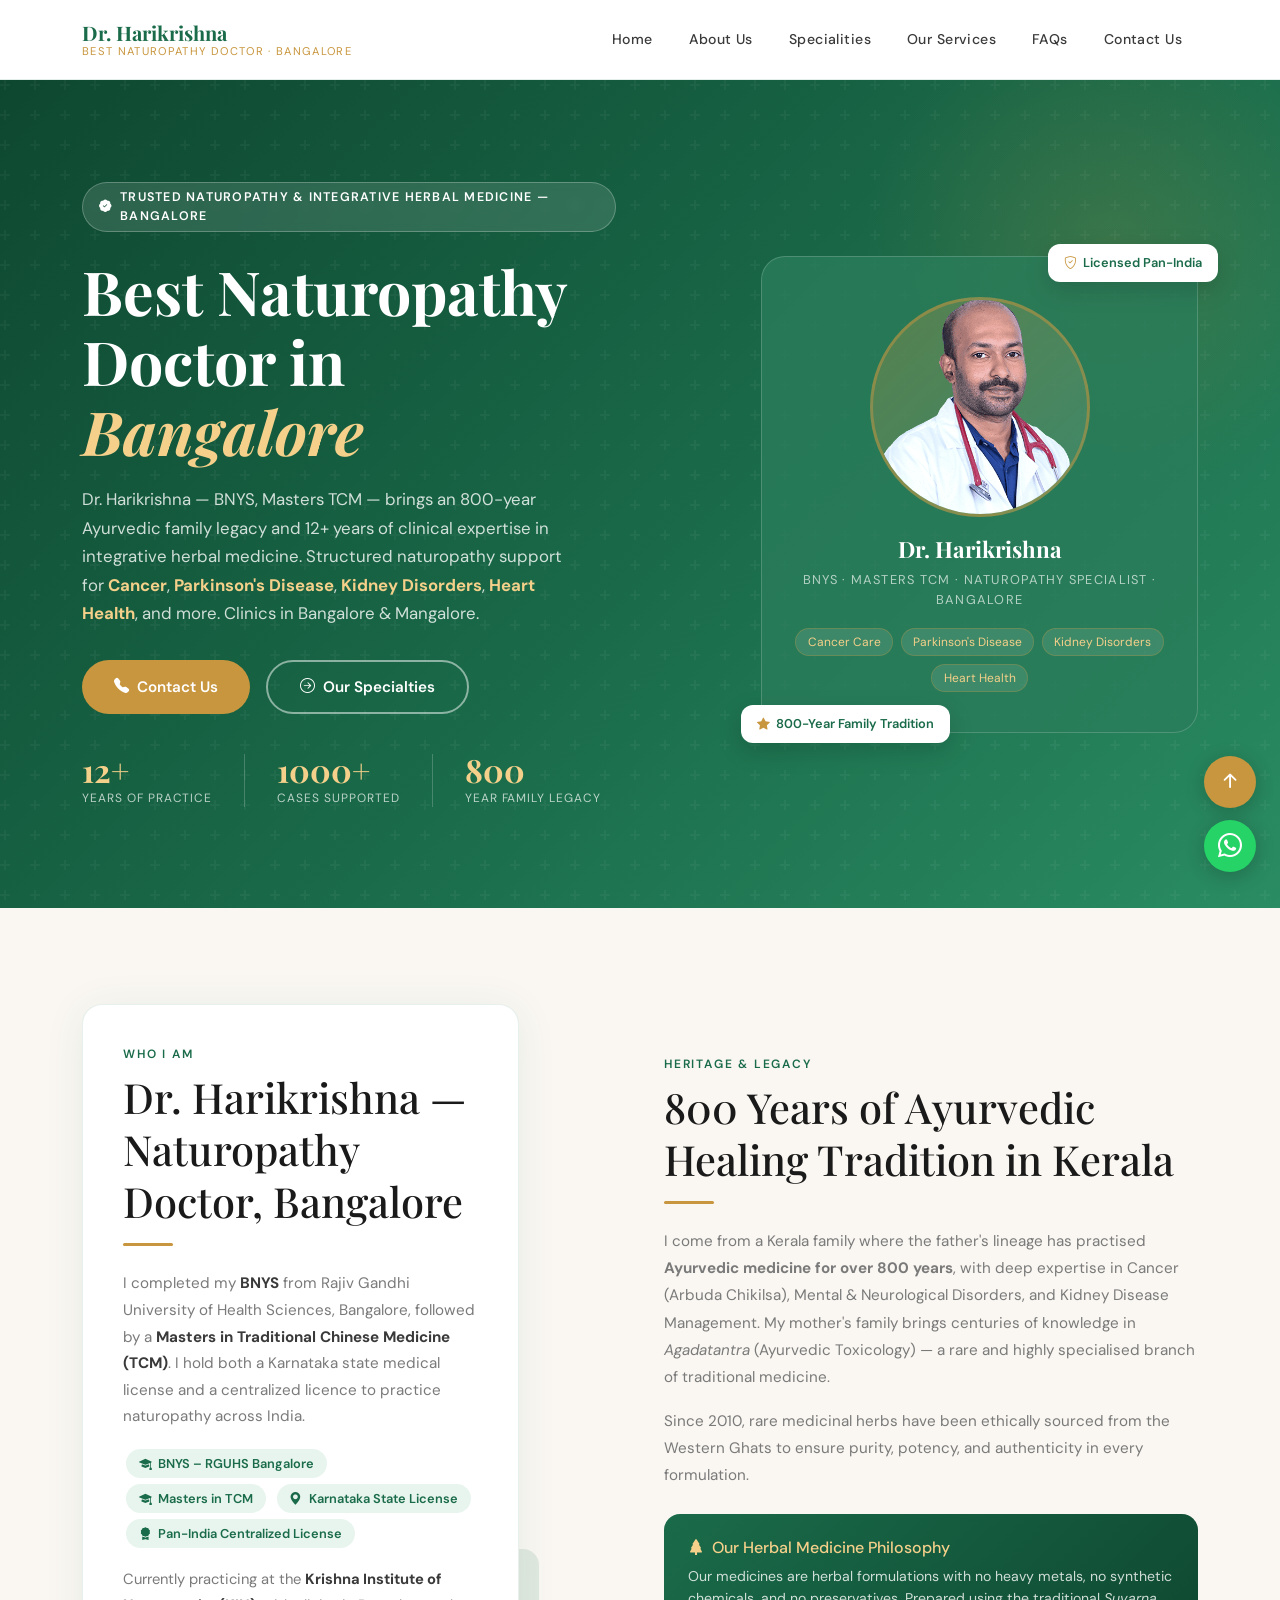
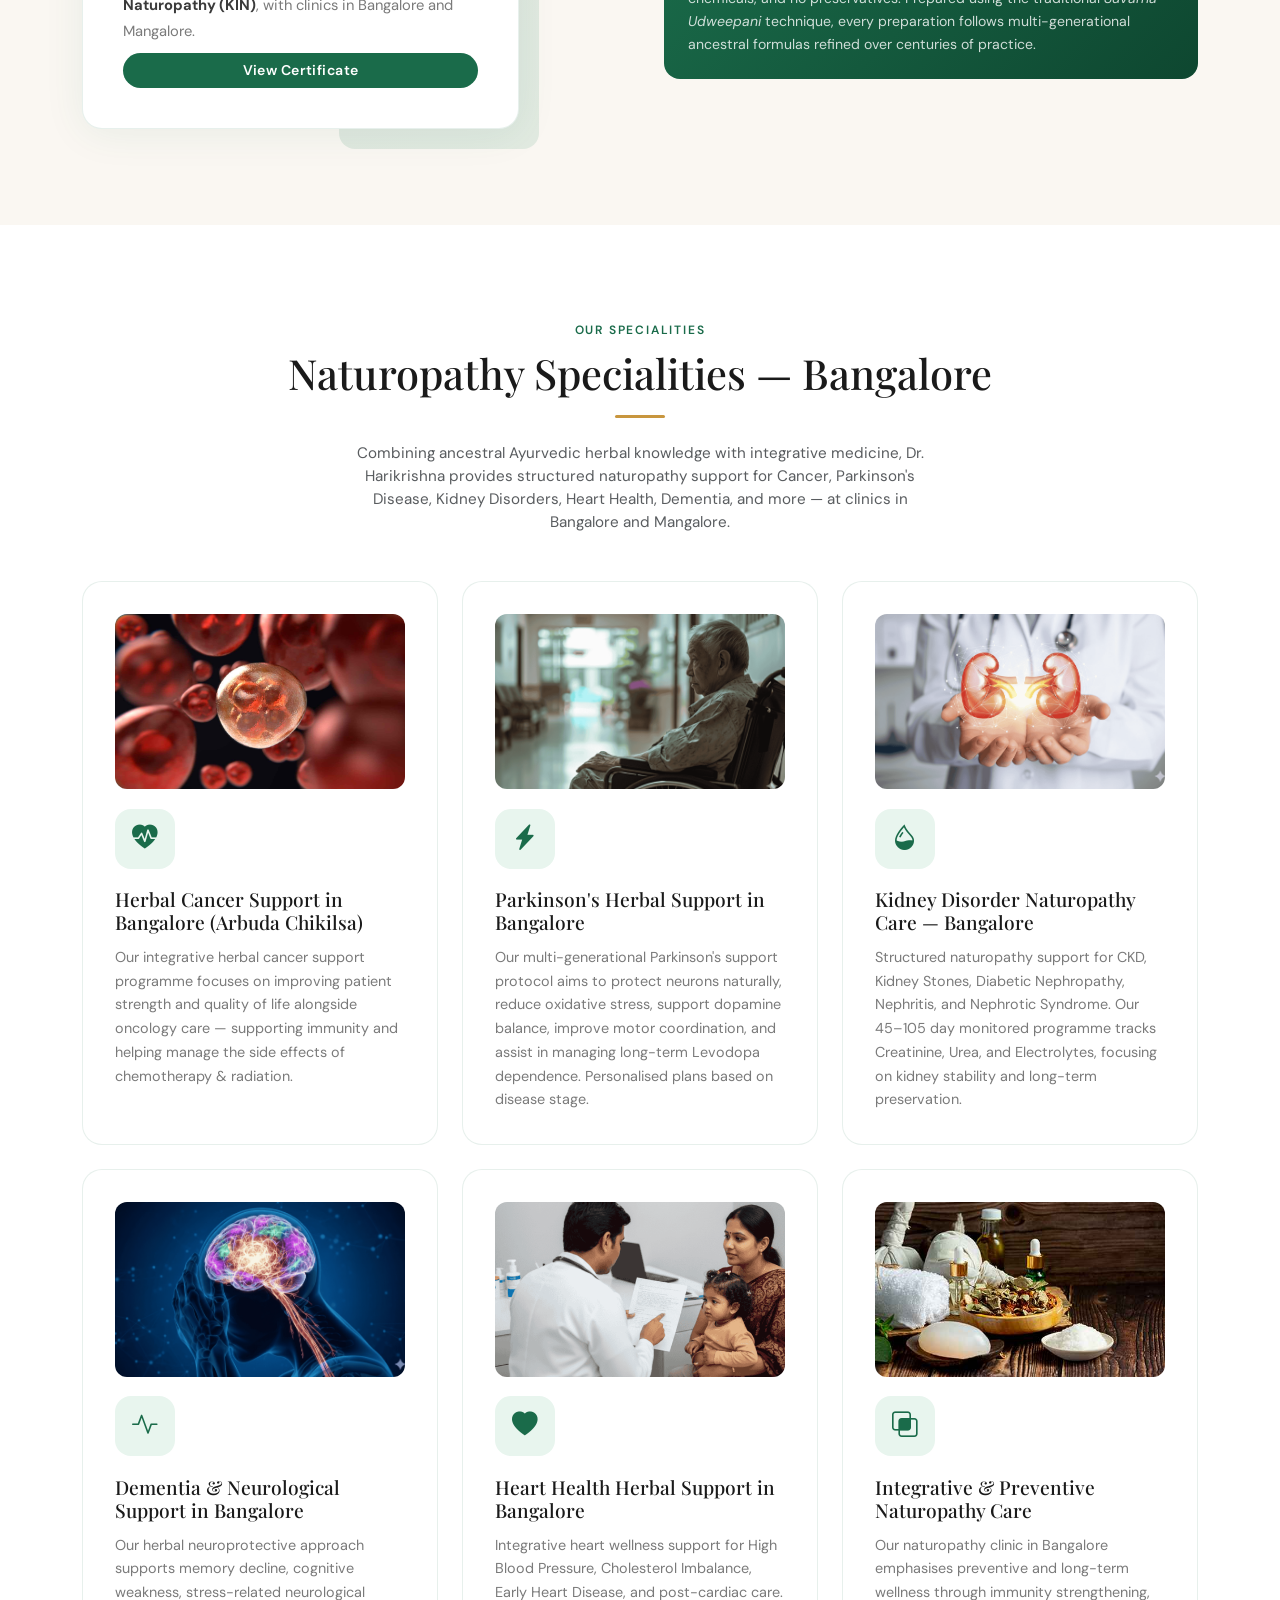
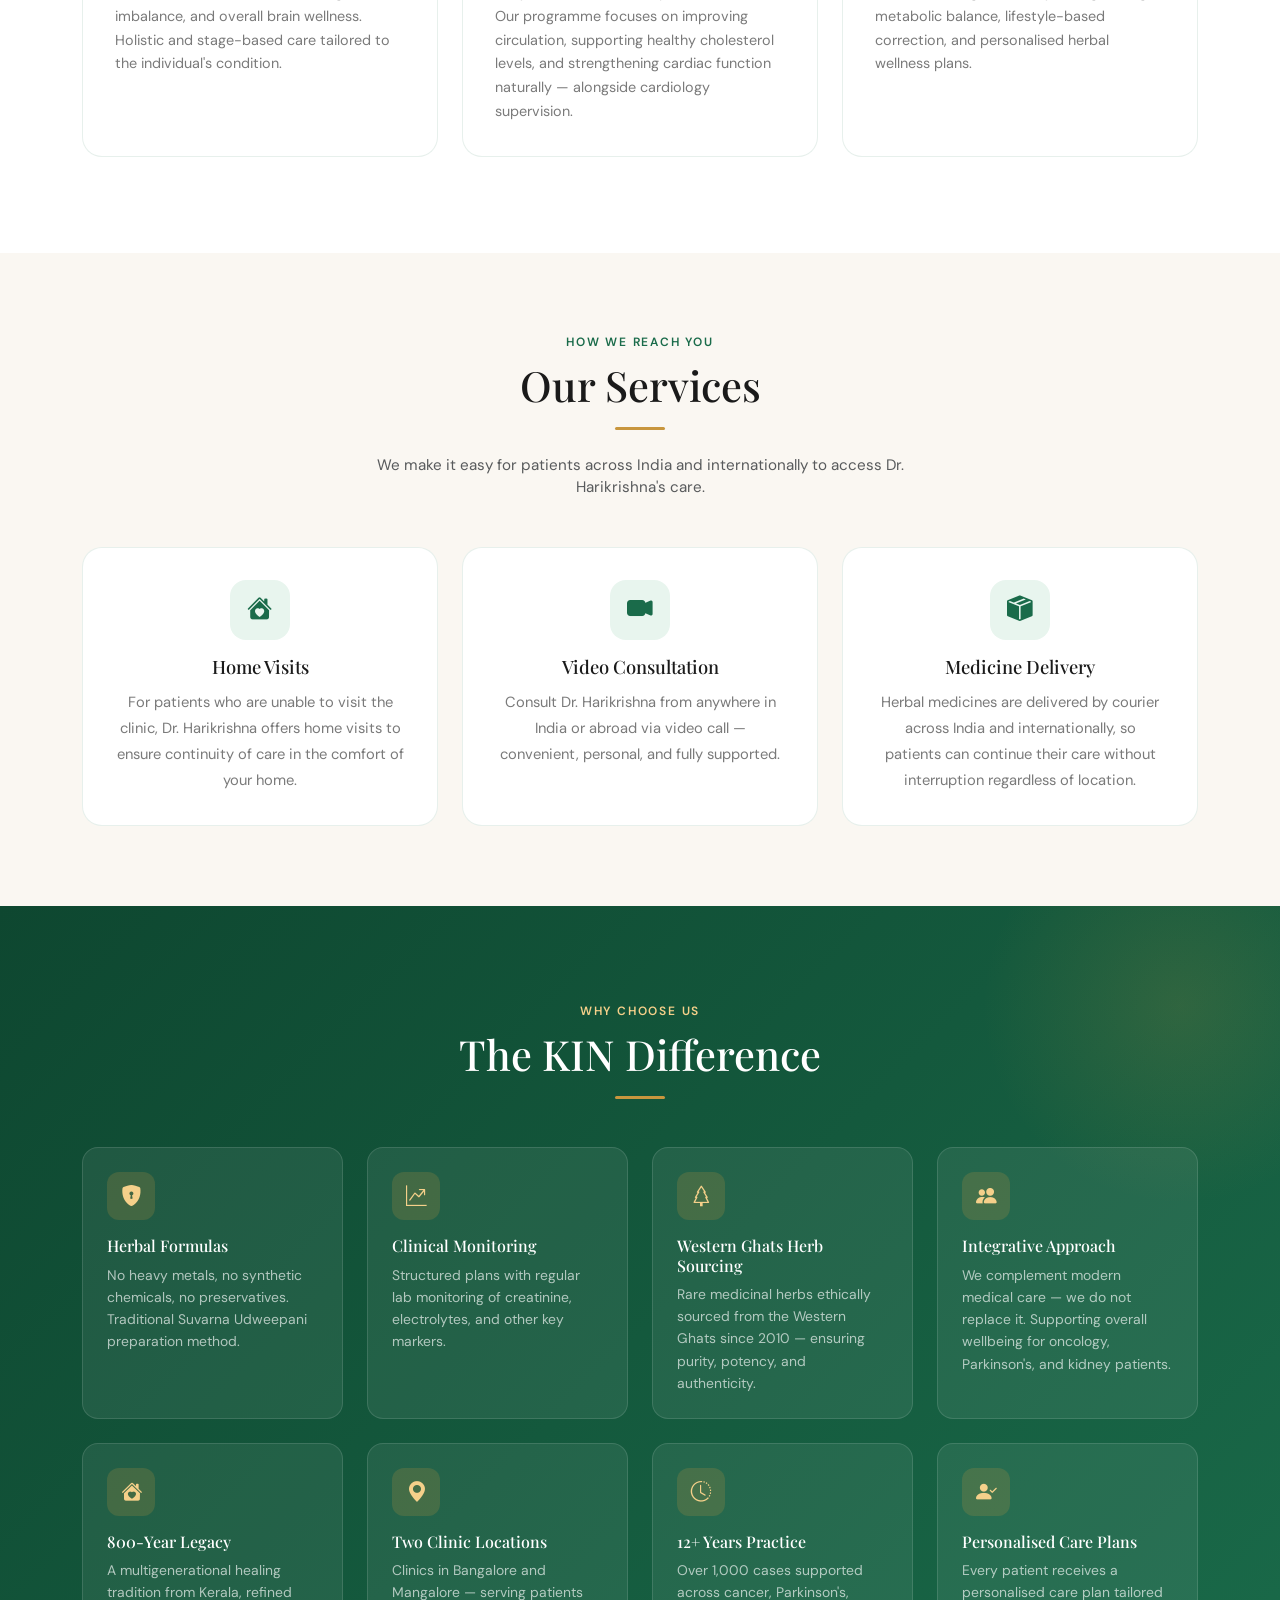
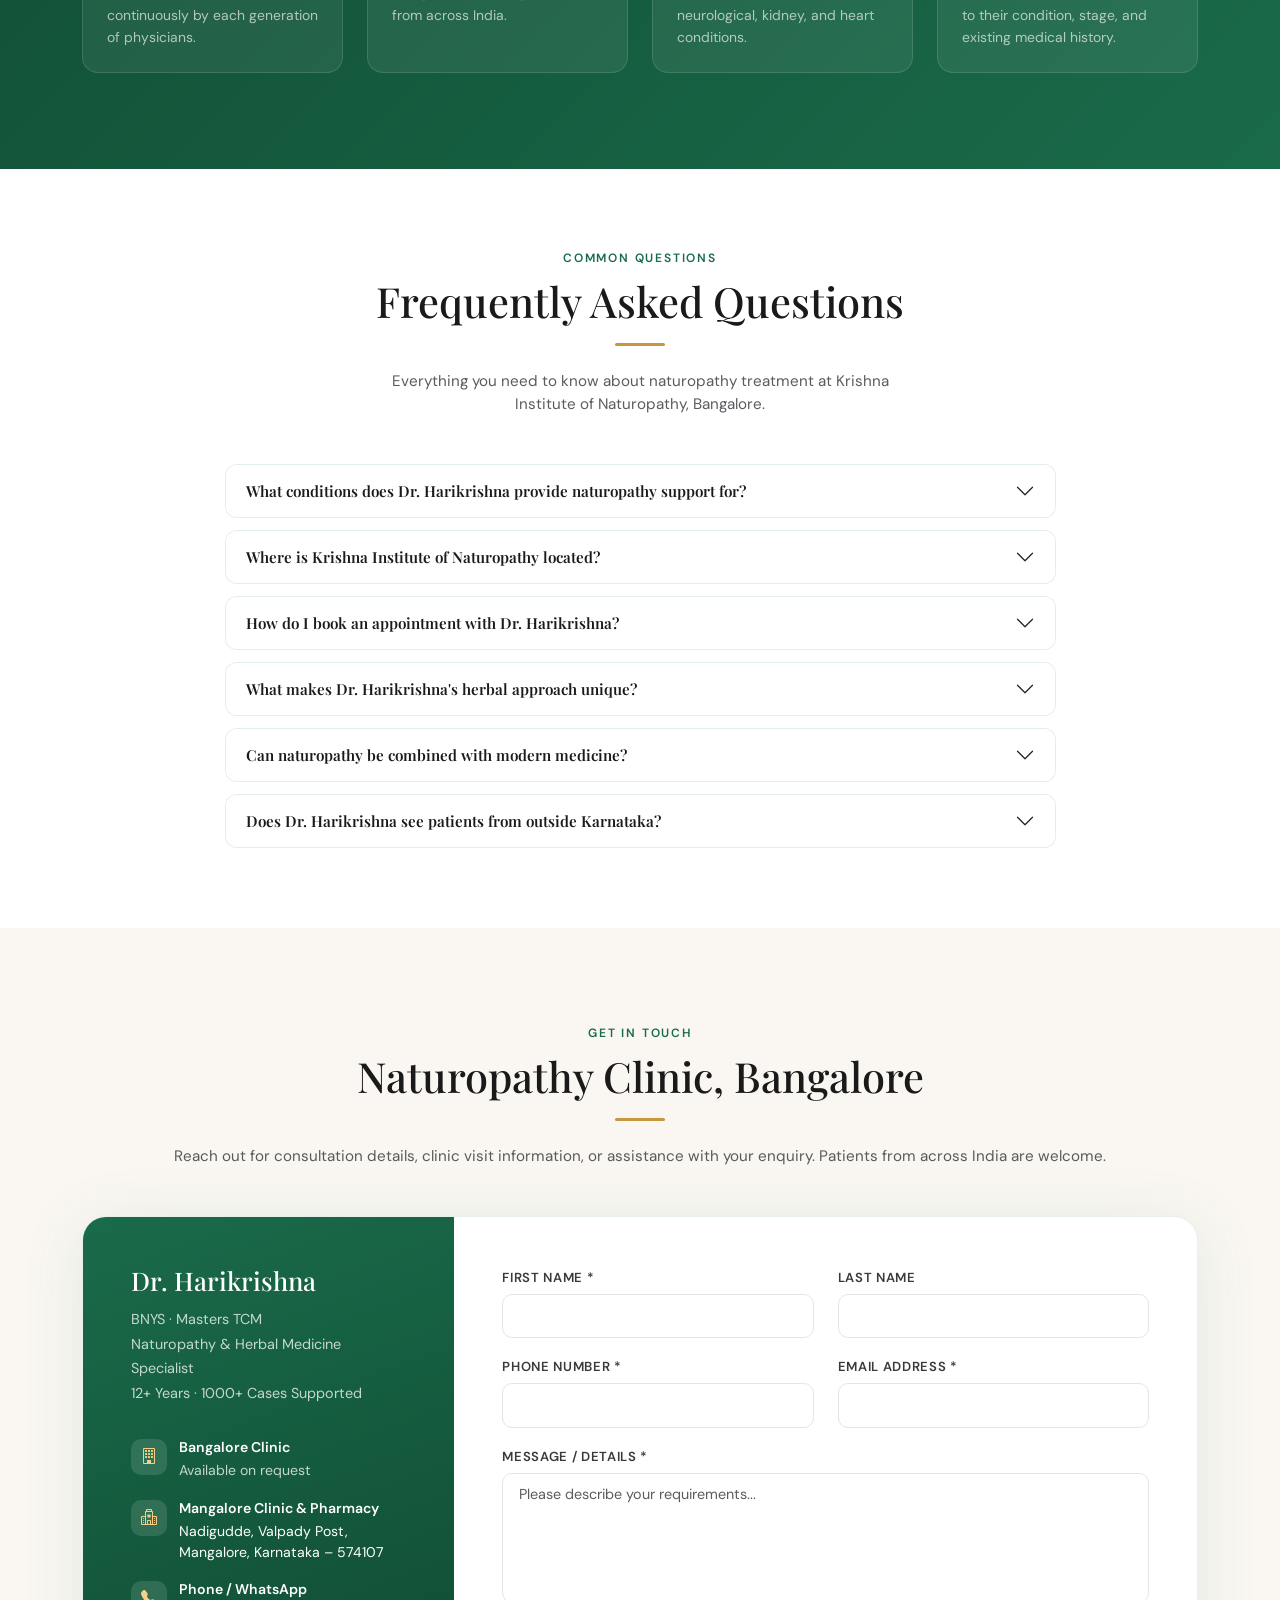
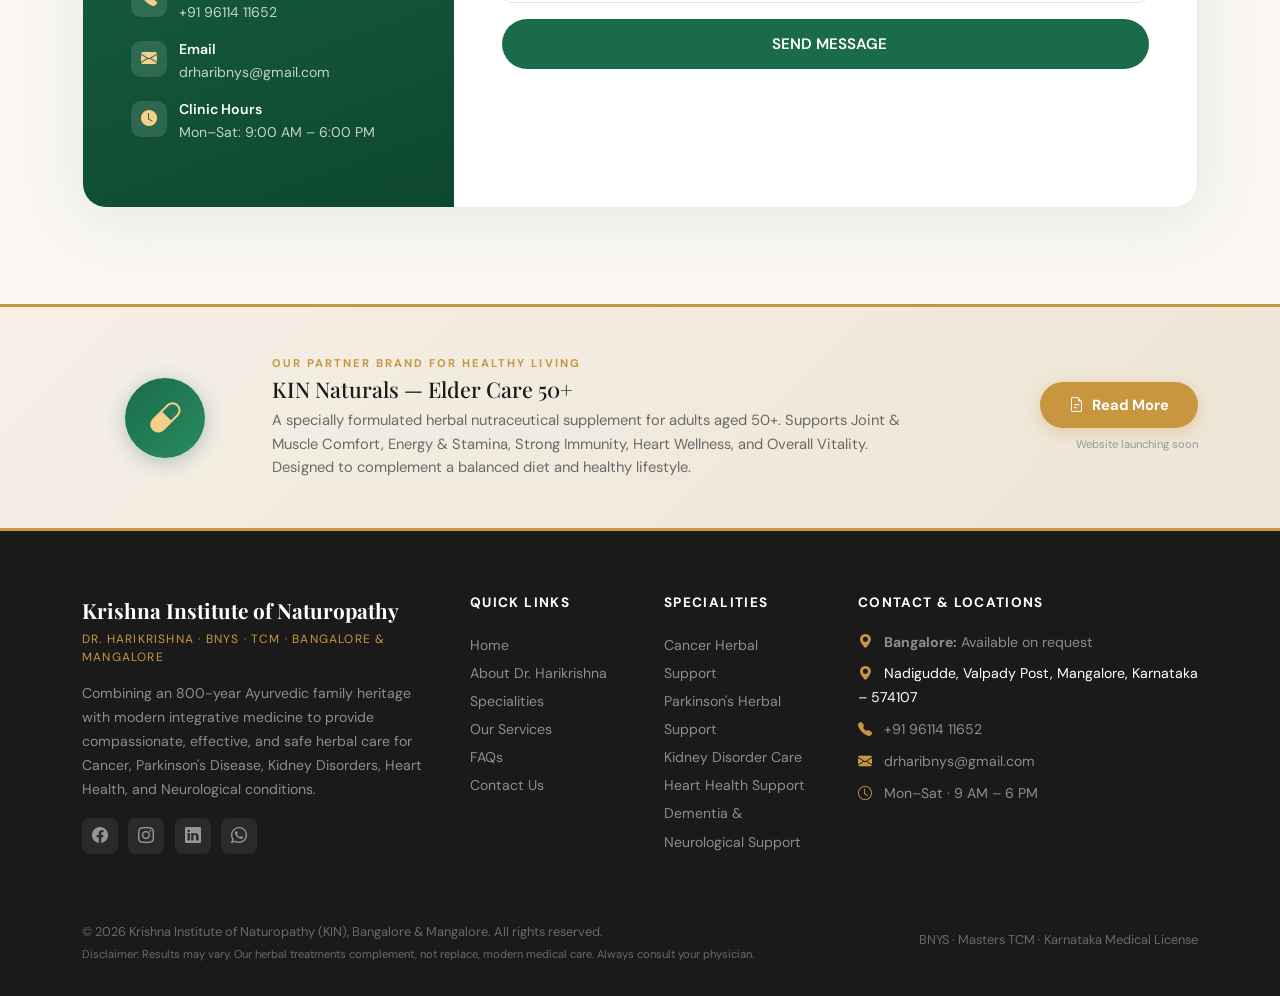
==== commit f6fbb418: "Add files via upload update the email" ====
--- a/index.html
+++ b/index.html
@@ -30,7 +30,7 @@
   <meta property="og:title" content="Dr. Harikrishna | Best Naturopathy Doctor in Bangalore – Cancer, Parkinson's & Kidney Care" />
   <meta property="og:description" content="12+ years of naturopathy expertise. Herbal support for Cancer, Parkinson's Disease &amp; Kidney Disorders with 800-year Ayurvedic medicine. Clinics in Bangalore &amp; Mangalore. Book your consultation today." />
   <meta property="og:url" content="https://www.drharikrishna.com/" />
-  <meta property="og:image" content="https://www.drharikrishna.com/img/og-image.jpg" />
+  <meta property="og:image" content="https://www.drharikrishna.com/img/dr-harikrishna-naturopathy-doctor-in-bangalore.png" />
   <meta property="og:image:width" content="1200" />
   <meta property="og:image:height" content="630" />
   <meta property="og:image:alt" content="Dr. Harikrishna – Naturopathy Specialist, Krishna Institute of Naturopathy, Bangalore" />
@@ -43,7 +43,7 @@
   <meta name="twitter:site" content="@drharikrishna" />
   <meta name="twitter:title" content="Dr. Harikrishna | Naturopathy Doctor – Cancer, Parkinson's & Kidney Care, Bangalore" />
   <meta name="twitter:description" content="Herbal support for Cancer, Parkinson's &amp; Kidney Disorders with 800-year Ayurvedic medicine. 12+ years · 1000+ cases. Clinics in Bangalore &amp; Mangalore." />
-  <meta name="twitter:image" content="https://www.drharikrishna.com/img/og-image.jpg" />
+  <meta name="twitter:image" content="https://www.drharikrishna.com/img/dr-harikrishna-naturopathy-doctor-in-bangalore.png" />
   <meta name="twitter:image:alt" content="Dr. Harikrishna – Naturopathy Specialist, Bangalore" />
 
   <!-- ═══════════════════════════════════════════
@@ -59,8 +59,8 @@
         "name": "Krishna Institute of Naturopathy",
         "alternateName": "KIN Naturopathy",
         "url": "https://www.drharikrishna.com/",
-        "logo": "https://www.drharikrishna.com/img/logo.png",
-        "image": "https://www.drharikrishna.com/img/og-image.jpg",
+        "logo": "https://www.drharikrishna.com/img/dr-harikrishna-naturopathy-doctor-in-bangalore.png",
+        "image": "https://www.drharikrishna.com/img/dr-harikrishna-naturopathy-doctor-in-bangalore.png",
         "description": "Krishna Institute of Naturopathy (KIN) is a leading naturopathy and herbal medicine clinic in Bangalore providing herbal support for Cancer, Parkinson's Disease, Kidney Disorders, Heart Health, and neurological conditions using an 800-year Ayurvedic family tradition.",
         "telephone": "+919611411652",
         "email": "info@drharikrishna.com",
@@ -95,8 +95,8 @@
           {"@type": "MedicalTherapy", "name": "Integrative Naturopathy Care"}
         ],
         "sameAs": [
-          "https://www.facebook.com/share/2kmZ3mLH4ABdLMPD/?mibextid=qi2Omg",
-          "https://www.instagram.com/alzheimers_dementia?igsh=a3RqMmdsenI5Y3Fs",
+          "https://www.facebook.com/drhari.krishna.bnys?rdid=JYTNMtkD5ontVIt8&share_url=https%3A%2F%2Fwww.facebook.com%2Fshare%2F18RQSx519D%2F#",
+          "https://www.instagram.com/integrative_cancer_treatment?utm_source=ig_web_button_share_sheet&igsh=ZDNlZDc0MzIxNw==",
           "https://www.linkedin.com/in/dr-hari-krishna-512060196/",
           "https://wa.me/919611411652"
         ],
@@ -110,7 +110,7 @@
         "name": "Dr. Harikrishna",
         "jobTitle": "Naturopathy & Herbal Medicine Specialist",
         "description": "Dr. Harikrishna holds a BNYS from Rajiv Gandhi University of Health Sciences, Bangalore, and a Masters in Traditional Chinese Medicine. He carries an 800-year Ayurvedic family heritage specialising in Cancer (Arbuda Chikilsa), Parkinson's Disease, Kidney Disorders, and Heart Health conditions.",
-        "image": "https://www.drharikrishna.com/img/dr-hari.png",
+        "image": "https://www.drharikrishna.com/img/dr-harikrishna-naturopathy-doctor-in-bangalore.png",
         "url": "https://www.drharikrishna.com/",
         "telephone": "+919611411652",
         "worksFor": {"@id": "https://www.drharikrishna.com/#clinic"},
@@ -211,801 +211,13 @@
   <meta name="theme-color" content="#1a6b4a" />
 
   <!-- Bootstrap 5.3 -->
-  <link href="https://cdn.jsdelivr.net/npm/bootstrap@5.3.3/dist/css/bootstrap.min.css" rel="stylesheet" />
+  <link href="file/css/bootstrap.min.css" rel="stylesheet" />
   <!-- Google Fonts -->
   <link href="https://fonts.googleapis.com/css2?family=Playfair+Display:ital,wght@0,500;0,700;1,500&family=DM+Sans:wght@300;400;500;600&display=swap" rel="stylesheet" />
   <!-- Bootstrap Icons -->
   <link rel="stylesheet" href="https://cdn.jsdelivr.net/npm/bootstrap-icons@1.11.3/font/bootstrap-icons.min.css" />
-
-  <style>
-    :root {
-      --green: #1a6b4a;
-      --green-light: #2a8c62;
-      --green-pale: #e8f5ee;
-      --gold: #c8963e;
-      --cream: #faf7f2;
-      --dark: #1a1a1a;
-      --text: #3a3a3a;
-      --muted: #7a7a7a;
-    }
-
-    * { box-sizing: border-box; }
-    html { scroll-behavior: smooth; }
-
-    body {
-      font-family: 'DM Sans', sans-serif;
-      color: var(--text);
-      background: #fff;
-      overflow-x: hidden;
-    }
-
-    h1, h2, h3, h4, h5 {
-      font-family: 'Playfair Display', serif;
-      color: var(--dark);
-    }
-
-    /* ── NAVBAR ── */
-    .navbar {
-      background: rgba(255,255,255,0.97);
-      backdrop-filter: blur(8px);
-      border-bottom: 1px solid rgba(26,107,74,0.12);
-      padding: 1rem 0;
-      position: sticky;
-      top: 0;
-      z-index: 1050;
-    }
-    .navbar-brand {
-      font-family: 'Playfair Display', serif;
-      font-weight: 700;
-      font-size: 1.25rem;
-      color: var(--green) !important;
-      line-height: 1.2;
-    }
-    .navbar-brand span {
-      display: block;
-      font-family: 'DM Sans', sans-serif;
-      font-weight: 400;
-      font-size: 0.7rem;
-      letter-spacing: 0.12em;
-      text-transform: uppercase;
-      color: var(--gold);
-    }
-    .nav-link {
-      font-size: 0.88rem;
-      font-weight: 500;
-      color: var(--text) !important;
-      letter-spacing: 0.03em;
-      padding: 0.5rem 1rem !important;
-      transition: color 0.2s;
-    }
-    .nav-link:hover { color: var(--green) !important; }
-    .btn-appt-nav {
-      background: var(--green);
-      color: #fff !important;
-      border-radius: 50px;
-      padding: 0.45rem 1.4rem !important;
-      font-size: 0.88rem;
-      font-weight: 600;
-      transition: background 0.2s, transform 0.15s;
-    }
-    .btn-appt-nav:hover {
-      background: var(--green-light);
-      transform: translateY(-1px);
-    }
-
-    /* ── HERO ── */
-    .hero {
-		background: linear-gradient(135deg, #0e4730 0%, #1a6b4a 55%, #2a8c62 100%);
-		min-height: 92vh;
-		position: relative;
-		background-size: cover;
-		overflow: hidden;
-		display: flex;
-		align-items: center;
-		background-repeat: no-repeat;
-	}
-	
-	.hero::before {
-		content: '';
-		position: absolute;
-		inset: 0;
-		background: url("data:image/svg+xml,%3Csvg width='60' height='60' viewBox='0 0 60 60' xmlns='http://www.w3.org/2000/svg'%3E%3Cg fill='none' fill-rule='evenodd'%3E%3Cg fill='%23ffffff' fill-opacity='0.04'%3E%3Cpath d='M36 34v-4h-2v4h-4v2h4v4h2v-4h4v-2h-4zm0-30V0h-2v4h-4v2h4v4h2V6h4V4h-4zM6 34v-4H4v4H0v2h4v4h2v-4h4v-2H6zM6 4V0H4v4H0v2h4v4h2V6h4V4H6z'/%3E%3C/g%3E%3C/g%3E%3C/svg%3E");
-	}
-	
-    .hero-leaf {
-      position: absolute;
-      right: -80px;
-      top: -80px;
-      width: 500px;
-      height: 500px;
-      background: radial-gradient(circle, rgba(200,150,62,0.18) 0%, transparent 70%);
-      border-radius: 50%;
-    }
-    .hero-badge {
-      display: inline-flex;
-      align-items: center;
-      gap: 0.5rem;
-      background: rgba(255,255,255,0.12);
-      border: 1px solid rgba(255,255,255,0.25);
-      color: #fff;
-      font-size: 0.78rem;
-      font-weight: 600;
-      letter-spacing: 0.1em;
-      text-transform: uppercase;
-      padding: 0.35rem 1rem;
-      border-radius: 50px;
-      margin-bottom: 1.5rem;
-      backdrop-filter: blur(4px);
-    }
-	
-    .hero h1 {
-      font-family: 'Playfair Display', serif;
-      font-size: clamp(2.4rem, 5vw, 3.8rem);
-      font-weight: 700;
-      color: #fff;
-      line-height: 1.15;
-      margin-bottom: 1.2rem;
-    }
-    .hero h1 em {
-      color: #f5d08a;
-      font-style: italic;
-    }
-    .hero p {
-      color: rgba(255,255,255,0.8);
-      font-size: 1.05rem;
-      line-height: 1.7;
-      max-width: 480px;
-      margin-bottom: 2rem;
-    }
-    .btn-hero-primary {
-      background: var(--gold);
-      color: #fff;
-      font-weight: 600;
-      padding: 0.85rem 2rem;
-      border-radius: 50px;
-      border: none;
-      font-size: 0.95rem;
-      transition: all 0.25s;
-      text-decoration: none;
-      display: inline-flex;
-      align-items: center;
-      gap: 0.5rem;
-    }
-    .btn-hero-primary:hover {
-      background: #d4a24a;
-      color: #fff;
-      transform: translateY(-2px);
-      box-shadow: 0 8px 24px rgba(200,150,62,0.4);
-    }
-    .btn-hero-outline {
-      border: 2px solid rgba(255,255,255,0.5);
-      color: #fff;
-      font-weight: 600;
-      padding: 0.85rem 2rem;
-      border-radius: 50px;
-      font-size: 0.95rem;
-      transition: all 0.25s;
-      text-decoration: none;
-      display: inline-flex;
-      align-items: center;
-      gap: 0.5rem;
-      background: transparent;
-    }
-    .btn-hero-outline:hover {
-      background: rgba(255,255,255,0.12);
-      color: #fff;
-      border-color: #fff;
-    }
-    .hero-stats {
-      display: flex;
-      gap: 2rem;
-      margin-top: 2.5rem;
-      flex-wrap: wrap;
-    }
-    .hero-stat-item {
-      text-align: left;
-    }
-    .hero-stat-item .num {
-      font-family: 'Playfair Display', serif;
-      font-size: 2rem;
-      font-weight: 700;
-      color: #f5d08a;
-      line-height: 1;
-    }
-    .hero-stat-item .label {
-      font-size: 0.75rem;
-      color: rgba(255,255,255,0.7);
-      text-transform: uppercase;
-      letter-spacing: 0.08em;
-      margin-top: 0.2rem;
-    }
-    .hero-stat-divider {
-      width: 1px;
-      background: rgba(255,255,255,0.2);
-      align-self: stretch;
-    }
-    .hero-img-wrap {
-      position: relative;
-    }
-    .hero-img-card {
-      background: rgb(42 125 91 / 79%);
-      border: 1px solid rgba(255,255,255,0.18);
-      backdrop-filter: blur(10px);
-      border-radius: 24px;
-      padding: 2.5rem 2rem;
-      text-align: center;
-      position: relative;
-    }
-    .hero-img-card .doc-avatar {
-      width: 220px;
-      height: 220px;
-      border-radius: 50%;
-      background: linear-gradient(135deg, rgba(200,150,62,0.3), rgba(255,255,255,0.1));
-      border: 3px solid rgba(200,150,62,0.5);
-      margin: 0 auto 1rem;
-      display: flex;
-      align-items: center;
-      justify-content: center;
-      font-size: 5rem;
-      color: rgba(255,255,255,0.4);
-      overflow: hidden;
-    }
-    .hero-img-card .doc-name {
-      font-family: 'Playfair Display', serif;
-      font-size: 1.4rem;
-      color: #fff;
-      font-weight: 700;
-    }
-    .hero-img-card .doc-title {
-      font-size: 0.8rem;
-      color: rgba(255,255,255,0.65);
-      text-transform: uppercase;
-      letter-spacing: 0.1em;
-      margin-top: 0.25rem;
-    }
-    .float-badge {
-      position: absolute;
-      background: #fff;
-      border-radius: 12px;
-      padding: 0.6rem 1rem;
-      box-shadow: 0 8px 24px rgba(0,0,0,0.15);
-      font-size: 0.8rem;
-      font-weight: 600;
-      color: var(--green);
-      display: flex;
-      align-items: center;
-      gap: 0.4rem;
-      white-space: nowrap;
-    }
-    .float-badge.top-right {
-      top: -12px;
-      right: -20px;
-    }
-    .float-badge.bottom-left {
-		bottom: -10px;
-		left: -20px;
-	}
-	.doc-avatar .img-box img {
-		width: 100%;
-		height: 100%;
-		object-fit: cover;
-	}
-	.doc-avatar .img-box {
-		border-radius: 50%;
-		overflow: hidden;
-		margin-bottom: 0rem;
-	}
-    .float-badge i { color: var(--gold); }
-
-    /* ── SECTION HEADERS ── */
-    .section-label {
-      font-size: 0.75rem;
-      font-weight: 600;
-      letter-spacing: 0.15em;
-      text-transform: uppercase;
-      color: var(--green);
-      margin-bottom: 0.5rem;
-    }
-    .section-title {
-      font-family: 'Playfair Display', serif;
-      font-size: clamp(1.8rem, 3.5vw, 2.6rem);
-      line-height: 1.25;
-      margin-bottom: 0;
-    }
-    .title-underline {
-      width: 50px;
-      height: 3px;
-      background: var(--gold);
-      border-radius: 2px;
-      margin: 1rem 0 1.5rem;
-    }
-    .title-underline.center { margin-left: auto; margin-right: auto; }
-
-    /* ── ABOUT ── */
-    .about-section {
-      background: var(--cream);
-      padding: 6rem 0;
-    }
-    .about-img-wrap {
-      position: relative;
-    }
-    .about-accent-box {
-      position: absolute;
-      bottom: -20px;
-      right: -20px;
-      width: 200px;
-      height: 200px;
-      background: linear-gradient(135deg, var(--green), var(--green-light));
-      border-radius: 16px;
-      z-index: 0;
-      opacity: 0.12;
-    }
-    .about-card {
-      background: #fff;
-      border-radius: 20px;
-      padding: 2.5rem;
-      position: relative;
-      z-index: 1;
-      box-shadow: 0 4px 40px rgba(26,107,74,0.08);
-      border: 1px solid rgba(26,107,74,0.1);
-    }
-    .credential-pill {
-      display: inline-flex;
-      align-items: center;
-      gap: 0.4rem;
-      background: var(--green-pale);
-      color: var(--green);
-      font-size: 0.8rem;
-      font-weight: 600;
-      padding: 0.3rem 0.8rem;
-      border-radius: 50px;
-      margin: 0.2rem;
-    }
-    .heritage-block {
-      background: linear-gradient(135deg, var(--green), #0e4730);
-      border-radius: 16px;
-      padding: 1.5rem;
-      color: #fff;
-      margin-top: 1.5rem;
-    }
-    .heritage-block h5 {
-      color: #f5d08a;
-      font-size: 1rem;
-      margin-bottom: 0.5rem;
-    }
-    .heritage-block p {
-      font-size: 0.88rem;
-      color: rgba(255,255,255,0.8);
-      margin: 0;
-      line-height: 1.6;
-    }
-
-    /* ── SPECIALTIES ── */
-    .specialties-section { padding: 6rem 0; }
-    .specialty-card {
-      background: #fff;
-      border: 1px solid rgba(26,107,74,0.1);
-      border-radius: 20px;
-      padding: 2rem;
-      height: 100%;
-      transition: all 0.3s;
-      cursor: default;
-    }
-    .specialty-card:hover {
-      transform: translateY(-6px);
-      box-shadow: 0 16px 48px rgba(26,107,74,0.12);
-      border-color: var(--green);
-    }
-    .specialty-icon {
-      width: 60px;
-      height: 60px;
-      background: var(--green-pale);
-      border-radius: 16px;
-      display: flex;
-      align-items: center;
-      justify-content: center;
-      font-size: 1.6rem;
-      color: var(--green);
-      margin-bottom: 1.2rem;
-      transition: all 0.3s;
-    }
-    .specialty-card:hover .specialty-icon {
-      background: var(--green);
-      color: #fff;
-    }
-    .specialty-card h4 {
-      font-size: 1.2rem;
-      margin-bottom: 0.75rem;
-    }
-    .specialty-card p {
-      font-size: 0.9rem;
-      color: var(--muted);
-      line-height: 1.65;
-      margin: 0;
-    }
-    .specialty-card-img-wrap {
-      overflow: hidden;
-      border-radius: 12px;
-      margin-bottom: 1.2rem;
-    }
-    .specialty-card-img {
-      width: 100%;
-      height: 175px;
-      object-fit: cover;
-      display: block;
-      transition: transform 0.4s ease;
-    }
-    .specialty-card:hover .specialty-card-img {
-      transform: scale(1.04);
-    }
-
-    /* ── WHY CHOOSE ── */
-    .why-section {
-      background: linear-gradient(135deg, #0e4730 0%, #1a6b4a 100%);
-      padding: 6rem 0;
-      position: relative;
-      overflow: hidden;
-    }
-    .why-section::before {
-      content: '';
-      position: absolute;
-      right: -100px;
-      top: -100px;
-      width: 400px;
-      height: 400px;
-      background: radial-gradient(circle, rgba(200,150,62,0.15) 0%, transparent 70%);
-      border-radius: 50%;
-    }
-    .why-card {
-      background: rgba(255,255,255,0.07);
-      border: 1px solid rgba(255,255,255,0.12);
-      border-radius: 16px;
-      padding: 1.5rem;
-      height: 100%;
-      transition: all 0.3s;
-    }
-    .why-card:hover {
-      background: rgba(255,255,255,0.12);
-      border-color: rgba(200,150,62,0.4);
-    }
-    .why-icon {
-      width: 48px;
-      height: 48px;
-      background: rgba(200,150,62,0.2);
-      border-radius: 12px;
-      display: flex;
-      align-items: center;
-      justify-content: center;
-      font-size: 1.3rem;
-      color: #f5d08a;
-      margin-bottom: 1rem;
-    }
-    .why-card h5 {
-      color: #fff;
-      font-size: 1rem;
-      margin-bottom: 0.5rem;
-    }
-    .why-card p {
-      color: rgba(255,255,255,0.65);
-      font-size: 0.87rem;
-      line-height: 1.6;
-      margin: 0;
-    }
-
-    /* ── APPOINTMENT ── */
-    .appointment-section {
-      background: var(--cream);
-      padding: 6rem 0;
-    }
-    .appt-card {
-      background: #fff;
-      border-radius: 24px;
-      overflow: hidden;
-      box-shadow: 0 8px 64px rgba(26,107,74,0.1);
-      border: 1px solid rgba(26,107,74,0.1);
-    }
-    .appt-info {
-      background: linear-gradient(160deg, var(--green), #0e4730);
-      padding: 3rem;
-      color: #fff;
-      height: 100%;
-    }
-    .appt-info h3 {
-      color: #fff;
-      font-size: 1.6rem;
-      margin-bottom: 0.75rem;
-    }
-    .appt-info p {
-      color: rgba(255,255,255,0.75);
-      font-size: 0.9rem;
-      line-height: 1.7;
-      margin-bottom: 2rem;
-    }
-    .appt-contact-item {
-      display: flex;
-      align-items: flex-start;
-      gap: 0.75rem;
-      margin-bottom: 1rem;
-    }
-    .appt-contact-item .icon {
-      width: 36px;
-      height: 36px;
-      background: rgba(255,255,255,0.12);
-      border-radius: 10px;
-      display: flex;
-      align-items: center;
-      justify-content: center;
-      font-size: 1rem;
-      color: #f5d08a;
-      flex-shrink: 0;
-      margin-top: 2px;
-    }
-    .appt-contact-item .info-text {
-      font-size: 0.88rem;
-      color: rgba(255,255,255,0.75);
-      line-height: 1.5;
-    }
-    .appt-contact-item .info-text strong {
-      color: #fff;
-      font-weight: 600;
-      display: block;
-      margin-bottom: 2px;
-    }
-    .appt-form-wrap { padding: 3rem; }
-    .form-label {
-      font-size: 0.82rem;
-      font-weight: 600;
-      color: var(--text);
-      text-transform: uppercase;
-      letter-spacing: 0.05em;
-      margin-bottom: 0.4rem;
-    }
-    .form-control, .form-select {
-      border: 1.5px solid #e5e5e5;
-      border-radius: 10px;
-      padding: 0.65rem 1rem;
-      font-size: 0.9rem;
-      color: var(--text);
-      transition: border-color 0.2s, box-shadow 0.2s;
-    }
-    .form-control:focus, .form-select:focus {
-      border-color: var(--green);
-      box-shadow: 0 0 0 3px rgba(26,107,74,0.1);
-    }
-    textarea.form-control { resize: none; }
-    .btn-submit {
-      background: var(--green);
-      color: #fff;
-      border: none;
-      border-radius: 50px;
-      padding: 0.85rem 2.5rem;
-      font-size: 0.95rem;
-      font-weight: 600;
-      width: 100%;
-      transition: all 0.25s;
-    }
-    .btn-submit:hover {
-      background: var(--green-light);
-      transform: translateY(-2px);
-      box-shadow: 0 8px 24px rgba(26,107,74,0.3);
-    }
-	.customatag {
-		color: white;
-		text-decoration: unset;
-	}
-	.customatag:hover {
-		text-decoration: underline;
-	}
-	
-	
-	.fab-container {
-      position: fixed;
-      bottom: 28px;
-      right: 24px;
-      display: flex;
-      flex-direction: column;
-      align-items: flex-end;
-      gap: 12px;
-      z-index: 9998;
-    }
-    .fab-btn {
-      width: 52px;
-      height: 52px;
-      border-radius: 50%;
-      border: none;
-      display: flex;
-      align-items: center;
-      justify-content: center;
-      font-size: 1.5rem;
-      cursor: pointer;
-      box-shadow: 0 4px 20px rgba(0,0,0,0.2);
-      transition: transform 0.2s, box-shadow 0.2s;
-      text-decoration: none;
-    }
-    .fab-btn:hover {
-      transform: translateY(-3px);
-      box-shadow: 0 8px 28px rgba(0,0,0,0.28);
-    }
-    .fab-whatsapp {
-      background: #25D366;
-      color: #fff;
-    }
-    .fab-top {
-      background: var(--gold);
-      color: #fff;
-      opacity: 0;
-      pointer-events: none;
-      transition: opacity 0.3s, transform 0.2s, box-shadow 0.2s;
-    }
-    .fab-top.visible {
-      opacity: 1;
-      pointer-events: auto;
-    }
-    /* Tooltip labels */
-    .fab-btn-wrap {
-      position: relative;
-      display: flex;
-      align-items: center;
-      gap: 10px;
-    }
-    .fab-label {
-      background: rgba(0,0,0,0.75);
-      color: #fff;
-      font-size: 0.75rem;
-      padding: 0.25rem 0.7rem;
-      border-radius: 6px;
-      white-space: nowrap;
-      opacity: 0;
-      pointer-events: none;
-      transition: opacity 0.2s;
-    }
-    .fab-btn-wrap:hover .fab-label { opacity: 1; }
-    /* ── NEWSLETTER ── */
-    .newsletter-section {
-      background: var(--gold);
-      padding: 4rem 0;
-    }
-    .newsletter-section h3 {
-      color: #fff;
-      font-size: 1.8rem;
-      margin-bottom: 0.5rem;
-    }
-    .newsletter-section p {
-      color: rgba(255,255,255,0.85);
-      font-size: 0.95rem;
-      margin: 0;
-    }
-    .newsletter-form {
-      display: flex;
-      gap: 0.5rem;
-      max-width: 440px;
-    }
-    .newsletter-form input {
-      flex: 1;
-      border: 2px solid rgba(255,255,255,0.4);
-      background: rgba(255,255,255,0.15);
-      color: #fff;
-      border-radius: 50px;
-      padding: 0.7rem 1.3rem;
-      font-size: 0.9rem;
-      backdrop-filter: blur(4px);
-    }
-    .newsletter-form input::placeholder { color: rgba(255,255,255,0.65); }
-    .newsletter-form input:focus {
-      outline: none;
-      border-color: #fff;
-      background: rgba(255,255,255,0.2);
-    }
-    .newsletter-form button {
-      background: #fff;
-      color: var(--gold);
-      font-weight: 700;
-      border: none;
-      border-radius: 50px;
-      padding: 0.7rem 1.5rem;
-      font-size: 0.9rem;
-      white-space: nowrap;
-      transition: all 0.2s;
-    }
-    .newsletter-form button:hover {
-      background: var(--green);
-      color: #fff;
-    }
-
-    /* ── FOOTER ── */
-    footer {
-      background: var(--dark);
-      padding: 4rem 0 2rem;
-    }
-    footer .brand-name {
-      font-family: 'Playfair Display', serif;
-      font-size: 1.3rem;
-      color: #fff;
-      font-weight: 700;
-    }
-    footer .brand-sub {
-      font-size: 0.75rem;
-      color: var(--gold);
-      letter-spacing: 0.1em;
-      text-transform: uppercase;
-    }
-    footer p {
-      color: rgba(255,255,255,0.5);
-      font-size: 0.88rem;
-      line-height: 1.7;
-    }
-    footer h6 {
-      color: #fff;
-      font-family: 'DM Sans', sans-serif;
-      font-size: 0.85rem;
-      font-weight: 700;
-      text-transform: uppercase;
-      letter-spacing: 0.1em;
-      margin-bottom: 1.2rem;
-    }
-    footer ul { list-style: none; padding: 0; margin: 0; }
-    footer ul li a {
-      color: rgba(255,255,255,0.5);
-      text-decoration: none;
-      font-size: 0.88rem;
-      line-height: 2;
-      transition: color 0.2s;
-    }
-    footer ul li a:hover { color: var(--gold); }
-    .footer-divider {
-      border-color: rgba(255,255,255,0.08);
-      margin: 2.5rem 0 1.5rem;
-    }
-    .footer-bottom {
-      color: rgba(255,255,255,0.35);
-      font-size: 0.8rem;
-    }
-    .social-link {
-      width: 36px;
-      height: 36px;
-      background: rgba(255,255,255,0.07);
-      border-radius: 8px;
-      display: inline-flex;
-      align-items: center;
-      justify-content: center;
-      color: rgba(255,255,255,0.5);
-      text-decoration: none;
-      transition: all 0.2s;
-      margin-right: 0.4rem;
-    }
-    .social-link:hover {
-      background: var(--green);
-      color: #fff;
-    }
-
-    /* ── ANIMATIONS ── */
-    @keyframes fadeUp {
-      from { opacity: 0; transform: translateY(24px); }
-      to { opacity: 1; transform: translateY(0); }
-    }
-    .fade-up {
-      opacity: 0;
-      animation: fadeUp 0.7s ease forwards;
-    }
-    .delay-1 { animation-delay: 0.1s; }
-    .delay-2 { animation-delay: 0.2s; }
-    .delay-3 { animation-delay: 0.35s; }
-    .delay-4 { animation-delay: 0.5s; }
-
-    /* ── RESPONSIVE TWEAKS ── */
-    @media (max-width: 767.98px) {
-      .hero { min-height: auto; padding: 5rem 0 3rem; }
-      .hero-stats { gap: 1.2rem; }
-      .appt-info { padding: 2rem; }
-      .appt-form-wrap { padding: 2rem; }
-      .float-badge.top-right { top: -10px; right: 0; }
-      .float-badge.bottom-left { display: none; }
-      .newsletter-form { flex-direction: column; }
-    }
-
-    /* Toast confirmation */
-    .toast-container { z-index: 9999; }
-  </style>
+  <link rel="stylesheet" href="file/css/custom-style-min.css" />
+  
 </head>
 <body>
 
@@ -1544,6 +756,13 @@
                   <a href="tel:+919611411652" style="color:rgba(255,255,255,0.75); text-decoration:none;">+91 96114 11652</a>
                 </div>
               </div>
+			  <div class="appt-contact-item">
+                <div class="icon"><i class="bi bi-envelope-fill"></i></div>
+                <div class="info-text">
+                  <strong>Email</strong>
+                  <a href="mailto:drharibnys@gmail.com" style="color:rgba(255,255,255,0.75); text-decoration:none;" itemprop="email">drharibnys@gmail.com</a>
+                </div>
+              </div>
               <div class="appt-contact-item">
                 <div class="icon"><i class="bi bi-clock-fill"></i></div>
                 <div class="info-text">
@@ -1567,30 +786,30 @@
 				<div class="row">
 				  <div class="col-md-6 mb-3">
 					<label for="firstName" class="form-label">First Name *</label>
-					<input type="text" class="form-control" id="firstName" name="entry.318216910" required>
+					<input type="text" class="form-control" id="firstName" name="entry.1274903174" required>
 				  </div>
 
 				  <div class="col-md-6 mb-3">
 					<label for="lastName" class="form-label">Last Name</label>
-					<input type="text" class="form-control" id="lastName" name="entry.1228828186">
+					<input type="text" class="form-control" id="lastName" name="entry.2116489607">
 				  </div>
 				</div>
 
 				<div class="row">
 				  <div class="col-md-6 mb-3">
 					<label for="phone" class="form-label">Phone Number *</label>
-					<input type="tel" class="form-control" id="phone" name="entry.1715057416" required>
+					<input type="tel" class="form-control" id="phone" name="entry.296258190" required>
 				  </div>
 
 				  <div class="col-md-6 mb-3">
 					<label for="email" class="form-label">Email Address *</label>
-					<input type="email" class="form-control" id="email" name="entry.2012648292" required>
+					<input type="email" class="form-control" id="email" name="entry.1491464672" required>
 				  </div>
 				</div>
 
 				<div class="mb-3">
 				  <label for="message" class="form-label">Message / Details *</label>
-				  <textarea class="form-control" id="message" name="entry.318536114" rows="5" required placeholder="Please describe your requirements..."></textarea>
+				  <textarea class="form-control" id="message" name="entry.182288139" rows="5" required placeholder="Please describe your requirements..."></textarea>
 				</div>
 
 				<button type="submit" class="btn btn-submit">
@@ -1675,9 +894,9 @@
           <div class="brand-sub mb-3">Dr. Harikrishna · BNYS · TCM · Bangalore &amp; Mangalore</div>
           <p itemprop="description">Combining an 800-year Ayurvedic family heritage with modern integrative medicine to provide compassionate, effective, and safe herbal care for Cancer, Parkinson's Disease, Kidney Disorders, Heart Health, and Neurological conditions.</p>
           <div class="mt-3" aria-label="Social media links">
-            <a href="https://www.facebook.com/share/2kmZ3mLH4ABdLMPD/?mibextid=qi2Omg" class="social-link" aria-label="Dr. Harikrishna on Facebook" rel="noopener" target="_blank"><i class="bi bi-facebook" aria-hidden="true"></i></a>
+            <a href="https://www.facebook.com/drhari.krishna.bnys?rdid=JYTNMtkD5ontVIt8&share_url=https%3A%2F%2Fwww.facebook.com%2Fshare%2F18RQSx519D%2F#" class="social-link" aria-label="Dr. Harikrishna on Facebook" rel="noopener" target="_blank"><i class="bi bi-facebook" aria-hidden="true"></i></a>
             <a href="https://www.instagram.com/integrative_cancer_treatment?utm_source=ig_web_button_share_sheet&igsh=ZDNlZDc0MzIxNw==" class="social-link" aria-label="Dr. Harikrishna on Instagram" rel="noopener" target="_blank"><i class="bi bi-instagram" aria-hidden="true"></i></a>
-            <a href="https://www.linkedin.com/in/dr-hari-krishna-512060196/" class="social-link" aria-label="Dr. Harikrishna on LinkedIn" rel="noopener" target="_blank"><i class="bi bi-linkedin" aria-hidden="true"></i></a>
+            <a href="https://www.linkedin.com/in/dr-hari-krishna-512060196" class="social-link" aria-label="Dr. Harikrishna on LinkedIn" rel="noopener" target="_blank"><i class="bi bi-linkedin" aria-hidden="true"></i></a>
             <a href="https://wa.me/919611411652" class="social-link" aria-label="Chat with Dr. Harikrishna on WhatsApp" rel="noopener" target="_blank"><i class="bi bi-whatsapp" aria-hidden="true"></i></a>
           </div>
         </div>
@@ -1724,6 +943,12 @@
               <i class="bi bi-telephone-fill me-2" style="color:var(--gold);" aria-hidden="true"></i>
               <a href="tel:+919611411652" style="color:rgba(255,255,255,0.5); text-decoration:none;" itemprop="telephone">+91 96114 11652</a>
             </p>
+			<p style="margin-bottom:0.5rem;">
+              <i class="bi bi-envelope-fill me-2" style="color:var(--gold);" aria-hidden="true"></i>
+              <a href="mailto:drharibnys@gmail.com" style="color:rgba(255,255,255,0.5); text-decoration:none;" itemprop="email">
+			   drharibnys@gmail.com
+			</a>
+            </p>
             <p style="margin:0;">
               <i class="bi bi-clock me-2" style="color:var(--gold);" aria-hidden="true"></i>
               <span itemprop="openingHours" content="Mo-Sa 09:00-18:00">Mon–Sat · 9 AM – 6 PM</span>
@@ -1788,7 +1013,7 @@
   </script>
 
   <!-- Bootstrap JS -->
-  <script src="https://cdn.jsdelivr.net/npm/bootstrap@5.3.3/dist/js/bootstrap.bundle.min.js"></script>
+  <script src="file/js/bootstrap.bundle.min.js"></script>
   <script>
 	document.getElementById('contactForm').addEventListener('submit', function (e) {
 		e.preventDefault();
@@ -1803,7 +1028,7 @@
 
 		// Collect form data
 		const formData = new FormData(form);
-		const googleFormURL = 'https://docs.google.com/forms/d/e/1FAIpQLSc1SaI29zTNSnTnfVyjkzzDDMuvbtIwxl7mIv8hUqESmxKXeg/formResponse';
+		const googleFormURL = 'https://docs.google.com/forms/d/e/1FAIpQLSfZrTo13FrnLYKHgzGP5wPppsH8D4ZccQ2GrP1TXPU6X8DN6A/formResponse';
 
 		// Submit via fetch (no-cors)
 		fetch(googleFormURL, {
--- a/file/css/custom-style-min.css
+++ b/file/css/custom-style-min.css
@@ -0,0 +1 @@
+:root{--green:#1a6b4a;--green-light:#2a8c62;--green-pale:#e8f5ee;--gold:#c8963e;--cream:#faf7f2;--dark:#1a1a1a;--text:#3a3a3a;--muted:#7a7a7a}*{box-sizing:border-box}html{scroll-behavior:smooth}body{font-family:'DM Sans',sans-serif;color:var(--text);background:#fff;overflow-x:hidden}h1,h2,h3,h4,h5{font-family:'Playfair Display',serif;color:var(--dark)}.navbar{background:rgba(255,255,255,.97);backdrop-filter:blur(8px);border-bottom:1px solid rgba(26,107,74,.12);padding:1rem 0;position:sticky;top:0;z-index:1050}.navbar-brand{font-family:'Playfair Display',serif;font-weight:700;font-size:1.25rem;color:var(--green)!important;line-height:1.2}.navbar-brand span{display:block;font-family:'DM Sans',sans-serif;font-weight:400;font-size:.7rem;letter-spacing:.12em;text-transform:uppercase;color:var(--gold)}.nav-link{font-size:.88rem;font-weight:500;color:var(--text)!important;letter-spacing:.03em;padding:.5rem 1rem!important;transition:color .2s}.nav-link:hover{color:var(--green)!important}.btn-appt-nav{background:var(--green);color:#fff!important;border-radius:50px;padding:.45rem 1.4rem!important;font-size:.88rem;font-weight:600;transition:background .2s,transform .15s}.btn-appt-nav:hover{background:var(--green-light);transform:translateY(-1px)}.hero{background:linear-gradient(135deg,#0e4730 0,#1a6b4a 55%,#2a8c62 100%);min-height:92vh;position:relative;background-size:cover;overflow:hidden;display:flex;align-items:center;background-repeat:no-repeat}.hero::before{content:'';position:absolute;inset:0;background:url("data:image/svg+xml,%3Csvg width='60' height='60' viewBox='0 0 60 60' xmlns='http://www.w3.org/2000/svg'%3E%3Cg fill='none' fill-rule='evenodd'%3E%3Cg fill='%23ffffff' fill-opacity='0.04'%3E%3Cpath d='M36 34v-4h-2v4h-4v2h4v4h2v-4h4v-2h-4zm0-30V0h-2v4h-4v2h4v4h2V6h4V4h-4zM6 34v-4H4v4H0v2h4v4h2v-4h4v-2H6zM6 4V0H4v4H0v2h4v4h2V6h4V4H6z'/%3E%3C/g%3E%3C/g%3E%3C/svg%3E")}.hero-leaf{position:absolute;right:-80px;top:-80px;width:500px;height:500px;background:radial-gradient(circle,rgba(200,150,62,.18) 0,transparent 70%);border-radius:50%}.hero-badge{display:inline-flex;align-items:center;gap:.5rem;background:rgba(255,255,255,.12);border:1px solid rgba(255,255,255,.25);color:#fff;font-size:.78rem;font-weight:600;letter-spacing:.1em;text-transform:uppercase;padding:.35rem 1rem;border-radius:50px;margin-bottom:1.5rem;backdrop-filter:blur(4px)}.hero h1{font-family:'Playfair Display',serif;font-size:clamp(2.4rem,5vw,3.8rem);font-weight:700;color:#fff;line-height:1.15;margin-bottom:1.2rem}.hero h1 em{color:#f5d08a;font-style:italic}.hero p{color:rgba(255,255,255,.8);font-size:1.05rem;line-height:1.7;max-width:480px;margin-bottom:2rem}.btn-hero-primary{background:var(--gold);color:#fff;font-weight:600;padding:.85rem 2rem;border-radius:50px;border:none;font-size:.95rem;transition:all .25s;text-decoration:none;display:inline-flex;align-items:center;gap:.5rem}.btn-hero-primary:hover{background:#d4a24a;color:#fff;transform:translateY(-2px);box-shadow:0 8px 24px rgba(200,150,62,.4)}.btn-hero-outline{border:2px solid rgba(255,255,255,.5);color:#fff;font-weight:600;padding:.85rem 2rem;border-radius:50px;font-size:.95rem;transition:all .25s;text-decoration:none;display:inline-flex;align-items:center;gap:.5rem;background:0 0}.btn-hero-outline:hover{background:rgba(255,255,255,.12);color:#fff;border-color:#fff}.hero-stats{display:flex;gap:2rem;margin-top:2.5rem;flex-wrap:wrap}.hero-stat-item{text-align:left}.hero-stat-item .num{font-family:'Playfair Display',serif;font-size:2rem;font-weight:700;color:#f5d08a;line-height:1}.hero-stat-item .label{font-size:.75rem;color:rgba(255,255,255,.7);text-transform:uppercase;letter-spacing:.08em;margin-top:.2rem}.hero-stat-divider{width:1px;background:rgba(255,255,255,.2);align-self:stretch}.hero-img-wrap{position:relative}.hero-img-card{background:rgb(42 125 91 / 79%);border:1px solid rgba(255,255,255,.18);backdrop-filter:blur(10px);border-radius:24px;padding:2.5rem 2rem;text-align:center;position:relative}.hero-img-card .doc-avatar{width:220px;height:220px;border-radius:50%;background:linear-gradient(135deg,rgba(200,150,62,.3),rgba(255,255,255,.1));border:3px solid rgba(200,150,62,.5);margin:0 auto 1rem;display:flex;align-items:center;justify-content:center;font-size:5rem;color:rgba(255,255,255,.4);overflow:hidden}.hero-img-card .doc-name{font-family:'Playfair Display',serif;font-size:1.4rem;color:#fff;font-weight:700}.hero-img-card .doc-title{font-size:.8rem;color:rgba(255,255,255,.65);text-transform:uppercase;letter-spacing:.1em;margin-top:.25rem}.float-badge{position:absolute;background:#fff;border-radius:12px;padding:.6rem 1rem;box-shadow:0 8px 24px rgba(0,0,0,.15);font-size:.8rem;font-weight:600;color:var(--green);display:flex;align-items:center;gap:.4rem;white-space:nowrap}.float-badge.top-right{top:-12px;right:-20px}.float-badge.bottom-left{bottom:-10px;left:-20px}.doc-avatar .img-box img{width:100%;height:100%;object-fit:cover}.doc-avatar .img-box{border-radius:50%;overflow:hidden;margin-bottom:0}.float-badge i{color:var(--gold)}.section-label{font-size:.75rem;font-weight:600;letter-spacing:.15em;text-transform:uppercase;color:var(--green);margin-bottom:.5rem}.section-title{font-family:'Playfair Display',serif;font-size:clamp(1.8rem,3.5vw,2.6rem);line-height:1.25;margin-bottom:0}.title-underline{width:50px;height:3px;background:var(--gold);border-radius:2px;margin:1rem 0 1.5rem}.title-underline.center{margin-left:auto;margin-right:auto}.about-section{background:var(--cream);padding:6rem 0}.about-img-wrap{position:relative}.about-accent-box{position:absolute;bottom:-20px;right:-20px;width:200px;height:200px;background:linear-gradient(135deg,var(--green),var(--green-light));border-radius:16px;z-index:0;opacity:.12}.about-card{background:#fff;border-radius:20px;padding:2.5rem;position:relative;z-index:1;box-shadow:0 4px 40px rgba(26,107,74,.08);border:1px solid rgba(26,107,74,.1)}.credential-pill{display:inline-flex;align-items:center;gap:.4rem;background:var(--green-pale);color:var(--green);font-size:.8rem;font-weight:600;padding:.3rem .8rem;border-radius:50px;margin:.2rem}.heritage-block{background:linear-gradient(135deg,var(--green),#0e4730);border-radius:16px;padding:1.5rem;color:#fff;margin-top:1.5rem}.heritage-block h5{color:#f5d08a;font-size:1rem;margin-bottom:.5rem}.heritage-block p{font-size:.88rem;color:rgba(255,255,255,.8);margin:0;line-height:1.6}.specialties-section{padding:6rem 0}.specialty-card{background:#fff;border:1px solid rgba(26,107,74,.1);border-radius:20px;padding:2rem;height:100%;transition:all .3s;cursor:default}.specialty-card:hover{transform:translateY(-6px);box-shadow:0 16px 48px rgba(26,107,74,.12);border-color:var(--green)}.specialty-icon{width:60px;height:60px;background:var(--green-pale);border-radius:16px;display:flex;align-items:center;justify-content:center;font-size:1.6rem;color:var(--green);margin-bottom:1.2rem;transition:all .3s}.specialty-card:hover .specialty-icon{background:var(--green);color:#fff}.specialty-card h4{font-size:1.2rem;margin-bottom:.75rem}.specialty-card p{font-size:.9rem;color:var(--muted);line-height:1.65;margin:0}.specialty-card-img-wrap{overflow:hidden;border-radius:12px;margin-bottom:1.2rem}.specialty-card-img{width:100%;height:175px;object-fit:cover;display:block;transition:transform .4s ease}.specialty-card:hover .specialty-card-img{transform:scale(1.04)}.why-section{background:linear-gradient(135deg,#0e4730 0,#1a6b4a 100%);padding:6rem 0;position:relative;overflow:hidden}.why-section::before{content:'';position:absolute;right:-100px;top:-100px;width:400px;height:400px;background:radial-gradient(circle,rgba(200,150,62,.15) 0,transparent 70%);border-radius:50%}.why-card{background:rgba(255,255,255,.07);border:1px solid rgba(255,255,255,.12);border-radius:16px;padding:1.5rem;height:100%;transition:all .3s}.why-card:hover{background:rgba(255,255,255,.12);border-color:rgba(200,150,62,.4)}.why-icon{width:48px;height:48px;background:rgba(200,150,62,.2);border-radius:12px;display:flex;align-items:center;justify-content:center;font-size:1.3rem;color:#f5d08a;margin-bottom:1rem}.why-card h5{color:#fff;font-size:1rem;margin-bottom:.5rem}.why-card p{color:rgba(255,255,255,.65);font-size:.87rem;line-height:1.6;margin:0}.appointment-section{background:var(--cream);padding:6rem 0}.appt-card{background:#fff;border-radius:24px;overflow:hidden;box-shadow:0 8px 64px rgba(26,107,74,.1);border:1px solid rgba(26,107,74,.1)}.appt-info{background:linear-gradient(160deg,var(--green),#0e4730);padding:3rem;color:#fff;height:100%}.appt-info h3{color:#fff;font-size:1.6rem;margin-bottom:.75rem}.appt-info p{color:rgba(255,255,255,.75);font-size:.9rem;line-height:1.7;margin-bottom:2rem}.appt-contact-item{display:flex;align-items:flex-start;gap:.75rem;margin-bottom:1rem}.appt-contact-item .icon{width:36px;height:36px;background:rgba(255,255,255,.12);border-radius:10px;display:flex;align-items:center;justify-content:center;font-size:1rem;color:#f5d08a;flex-shrink:0;margin-top:2px}.appt-contact-item .info-text{font-size:.88rem;color:rgba(255,255,255,.75);line-height:1.5}.appt-contact-item .info-text strong{color:#fff;font-weight:600;display:block;margin-bottom:2px}.appt-form-wrap{padding:3rem}.form-label{font-size:.82rem;font-weight:600;color:var(--text);text-transform:uppercase;letter-spacing:.05em;margin-bottom:.4rem}.form-control,.form-select{border:1.5px solid #e5e5e5;border-radius:10px;padding:.65rem 1rem;font-size:.9rem;color:var(--text);transition:border-color .2s,box-shadow .2s}.form-control:focus,.form-select:focus{border-color:var(--green);box-shadow:0 0 0 3px rgba(26,107,74,.1)}textarea.form-control{resize:none}.btn-submit{background:var(--green);color:#fff;border:none;border-radius:50px;padding:.85rem 2.5rem;font-size:.95rem;font-weight:600;width:100%;transition:all .25s}.btn-submit:hover{background:var(--green-light);transform:translateY(-2px);box-shadow:0 8px 24px rgba(26,107,74,.3)}.customatag{color:#fff;text-decoration:unset}.customatag:hover{text-decoration:underline}.fab-container{position:fixed;bottom:28px;right:24px;display:flex;flex-direction:column;align-items:flex-end;gap:12px;z-index:9998}.fab-btn{width:52px;height:52px;border-radius:50%;border:none;display:flex;align-items:center;justify-content:center;font-size:1.5rem;cursor:pointer;box-shadow:0 4px 20px rgba(0,0,0,.2);transition:transform .2s,box-shadow .2s;text-decoration:none}.fab-btn:hover{transform:translateY(-3px);box-shadow:0 8px 28px rgba(0,0,0,.28)}.fab-whatsapp{background:#25d366;color:#fff}.fab-top{background:var(--gold);color:#fff;opacity:0;pointer-events:none;transition:opacity .3s,transform .2s,box-shadow .2s}.fab-top.visible{opacity:1;pointer-events:auto}.fab-btn-wrap{position:relative;display:flex;align-items:center;gap:10px}.fab-label{background:rgba(0,0,0,.75);color:#fff;font-size:.75rem;padding:.25rem .7rem;border-radius:6px;white-space:nowrap;opacity:0;pointer-events:none;transition:opacity .2s}.fab-btn-wrap:hover .fab-label{opacity:1}.newsletter-section{background:var(--gold);padding:4rem 0}.newsletter-section h3{color:#fff;font-size:1.8rem;margin-bottom:.5rem}.newsletter-section p{color:rgba(255,255,255,.85);font-size:.95rem;margin:0}.newsletter-form{display:flex;gap:.5rem;max-width:440px}.newsletter-form input{flex:1;border:2px solid rgba(255,255,255,.4);background:rgba(255,255,255,.15);color:#fff;border-radius:50px;padding:.7rem 1.3rem;font-size:.9rem;backdrop-filter:blur(4px)}.newsletter-form input::placeholder{color:rgba(255,255,255,.65)}.newsletter-form input:focus{outline:0;border-color:#fff;background:rgba(255,255,255,.2)}.newsletter-form button{background:#fff;color:var(--gold);font-weight:700;border:none;border-radius:50px;padding:.7rem 1.5rem;font-size:.9rem;white-space:nowrap;transition:all .2s}.newsletter-form button:hover{background:var(--green);color:#fff}footer{background:var(--dark);padding:4rem 0 2rem}footer .brand-name{font-family:'Playfair Display',serif;font-size:1.3rem;color:#fff;font-weight:700}footer .brand-sub{font-size:.75rem;color:var(--gold);letter-spacing:.1em;text-transform:uppercase}footer p{color:rgba(255,255,255,.5);font-size:.88rem;line-height:1.7}footer h6{color:#fff;font-family:'DM Sans',sans-serif;font-size:.85rem;font-weight:700;text-transform:uppercase;letter-spacing:.1em;margin-bottom:1.2rem}footer ul{list-style:none;padding:0;margin:0}footer ul li a{color:rgba(255,255,255,.5);text-decoration:none;font-size:.88rem;line-height:2;transition:color .2s}footer ul li a:hover{color:var(--gold)}.footer-divider{border-color:rgba(255,255,255,.08);margin:2.5rem 0 1.5rem}.footer-bottom{color:rgba(255,255,255,.35);font-size:.8rem}.social-link{width:36px;height:36px;background:rgba(255,255,255,.07);border-radius:8px;display:inline-flex;align-items:center;justify-content:center;color:rgba(255,255,255,.5);text-decoration:none;transition:all .2s;margin-right:.4rem}.social-link:hover{background:var(--green);color:#fff}@keyframes fadeUp{from{opacity:0;transform:translateY(24px)}to{opacity:1;transform:translateY(0)}}.fade-up{opacity:0;animation:fadeUp .7s ease forwards}.delay-1{animation-delay:.1s}.delay-2{animation-delay:.2s}.delay-3{animation-delay:.35s}.delay-4{animation-delay:.5s}@media (max-width:767.98px){.hero{min-height:auto;padding:5rem 0 3rem}.hero-stats{gap:1.2rem}.appt-info{padding:2rem}.appt-form-wrap{padding:2rem}.float-badge.top-right{top:-10px;right:0}.float-badge.bottom-left{display:none}.newsletter-form{flex-direction:column}}.toast-container{z-index:9999}
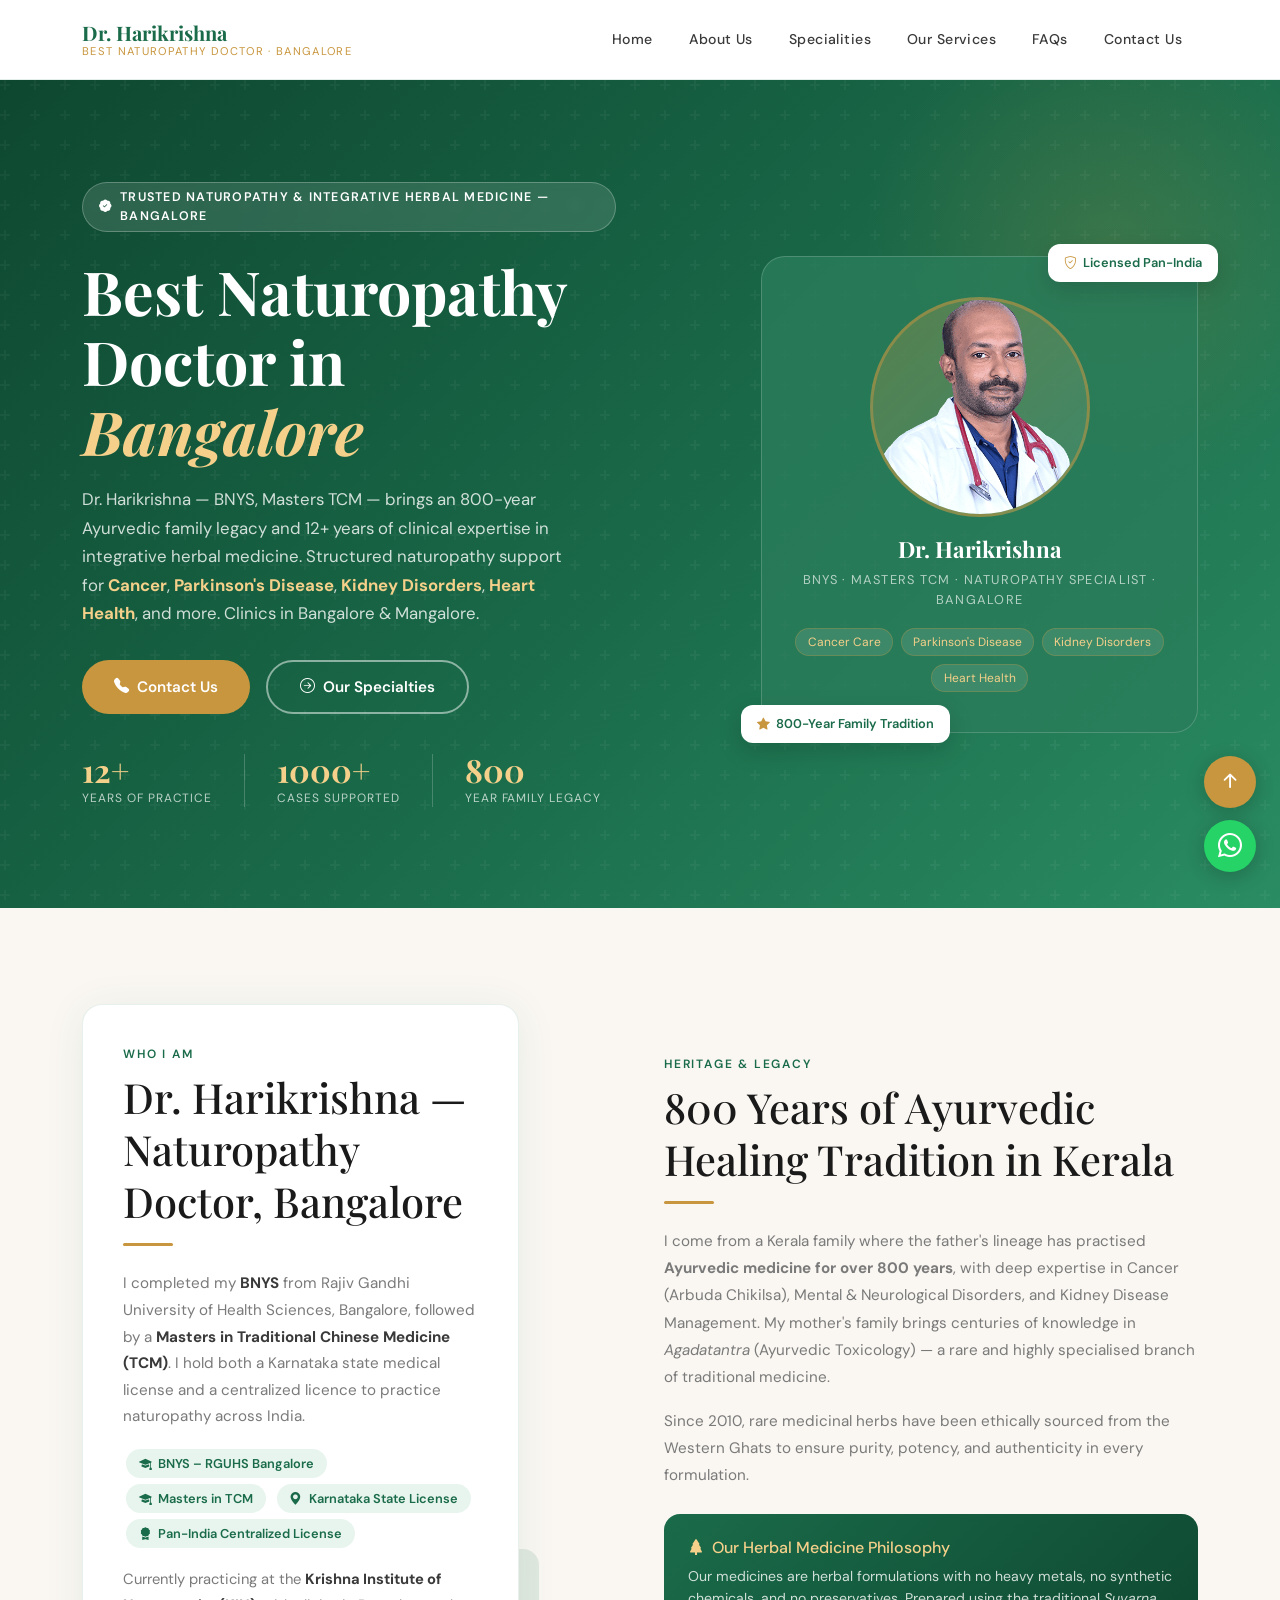
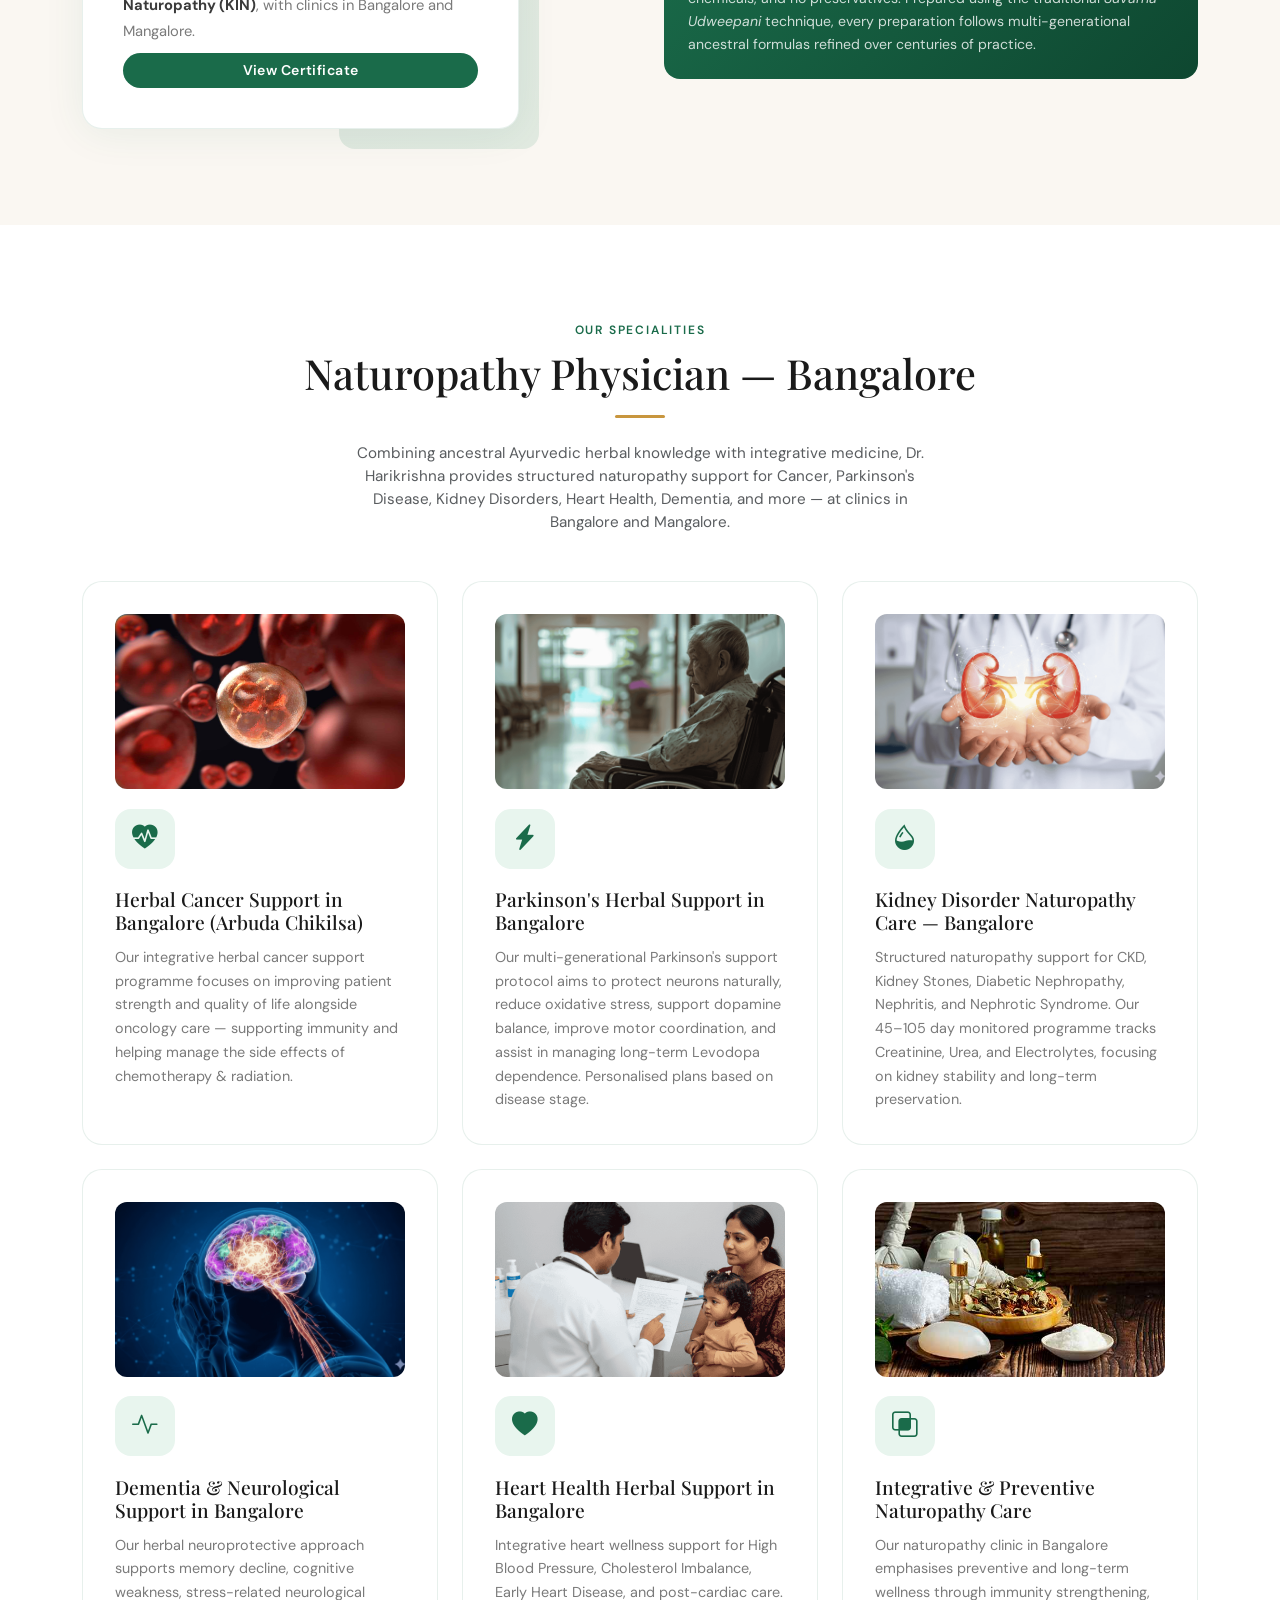
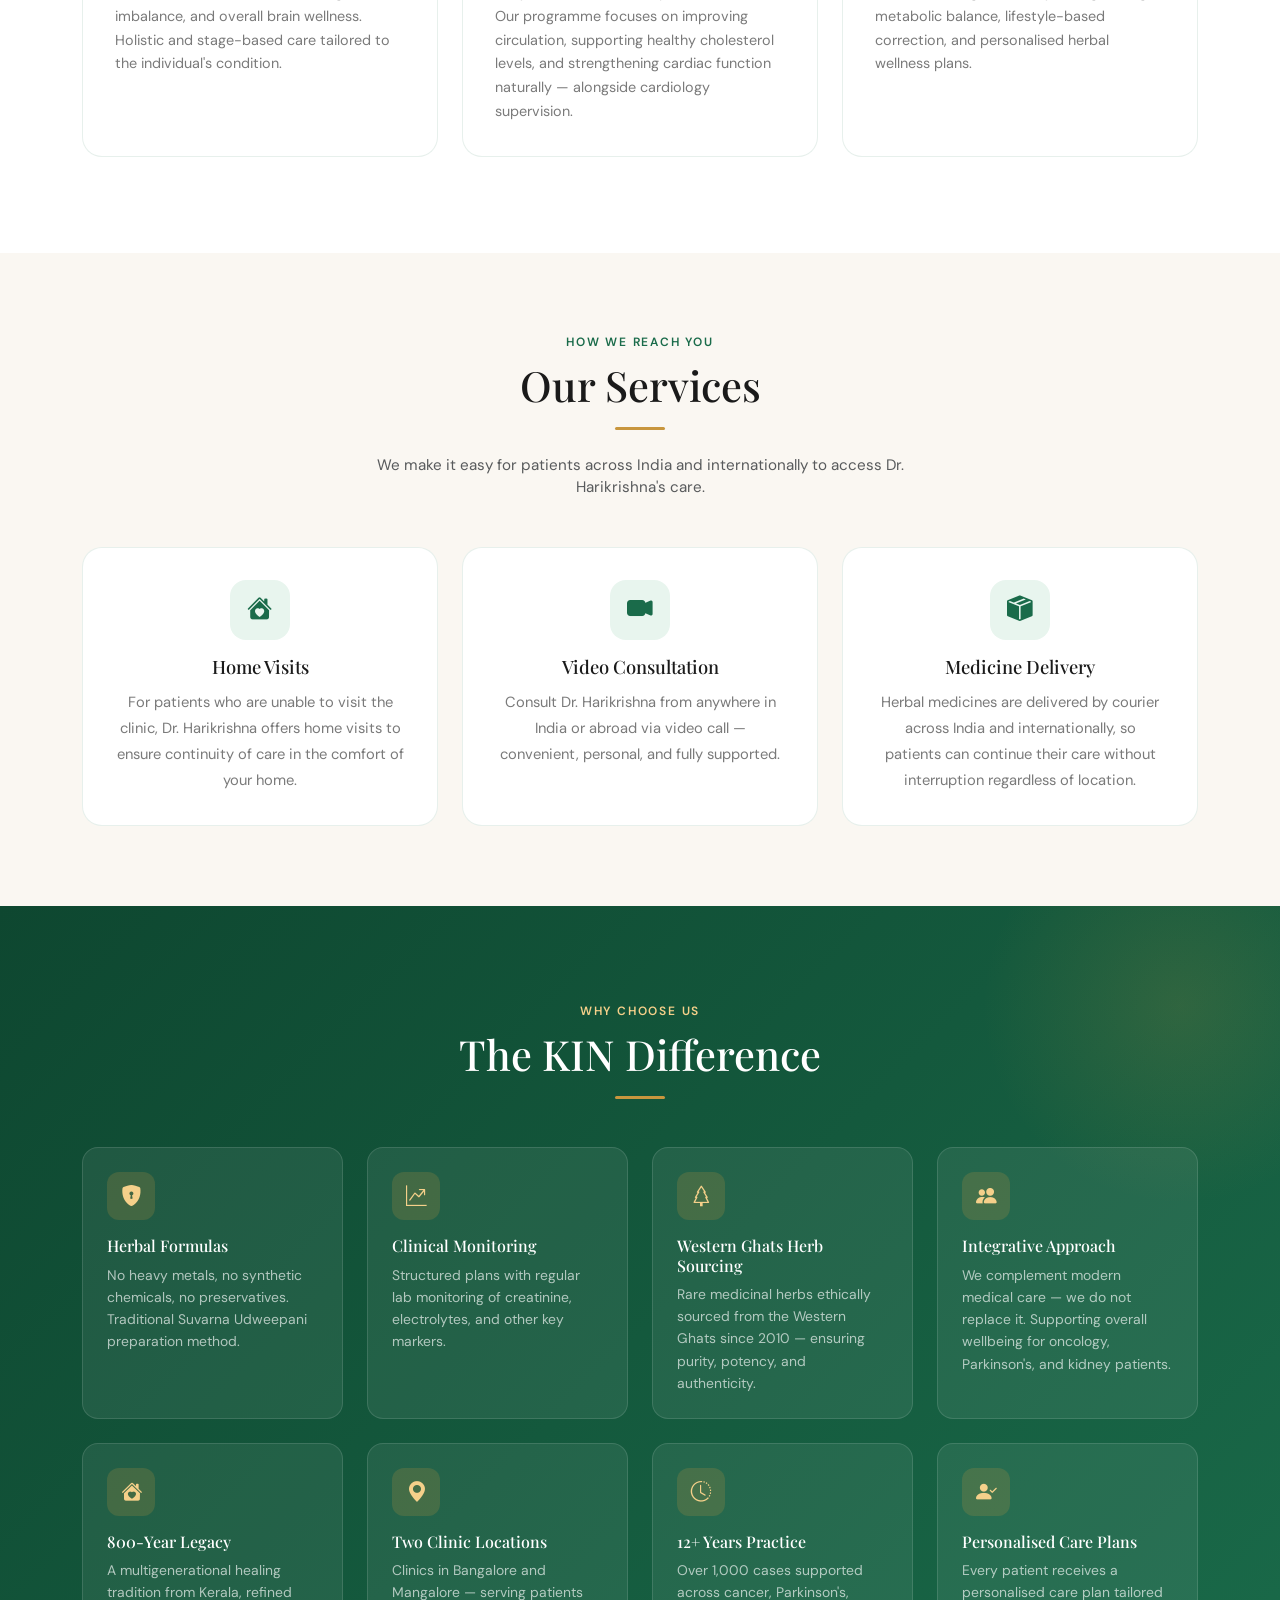
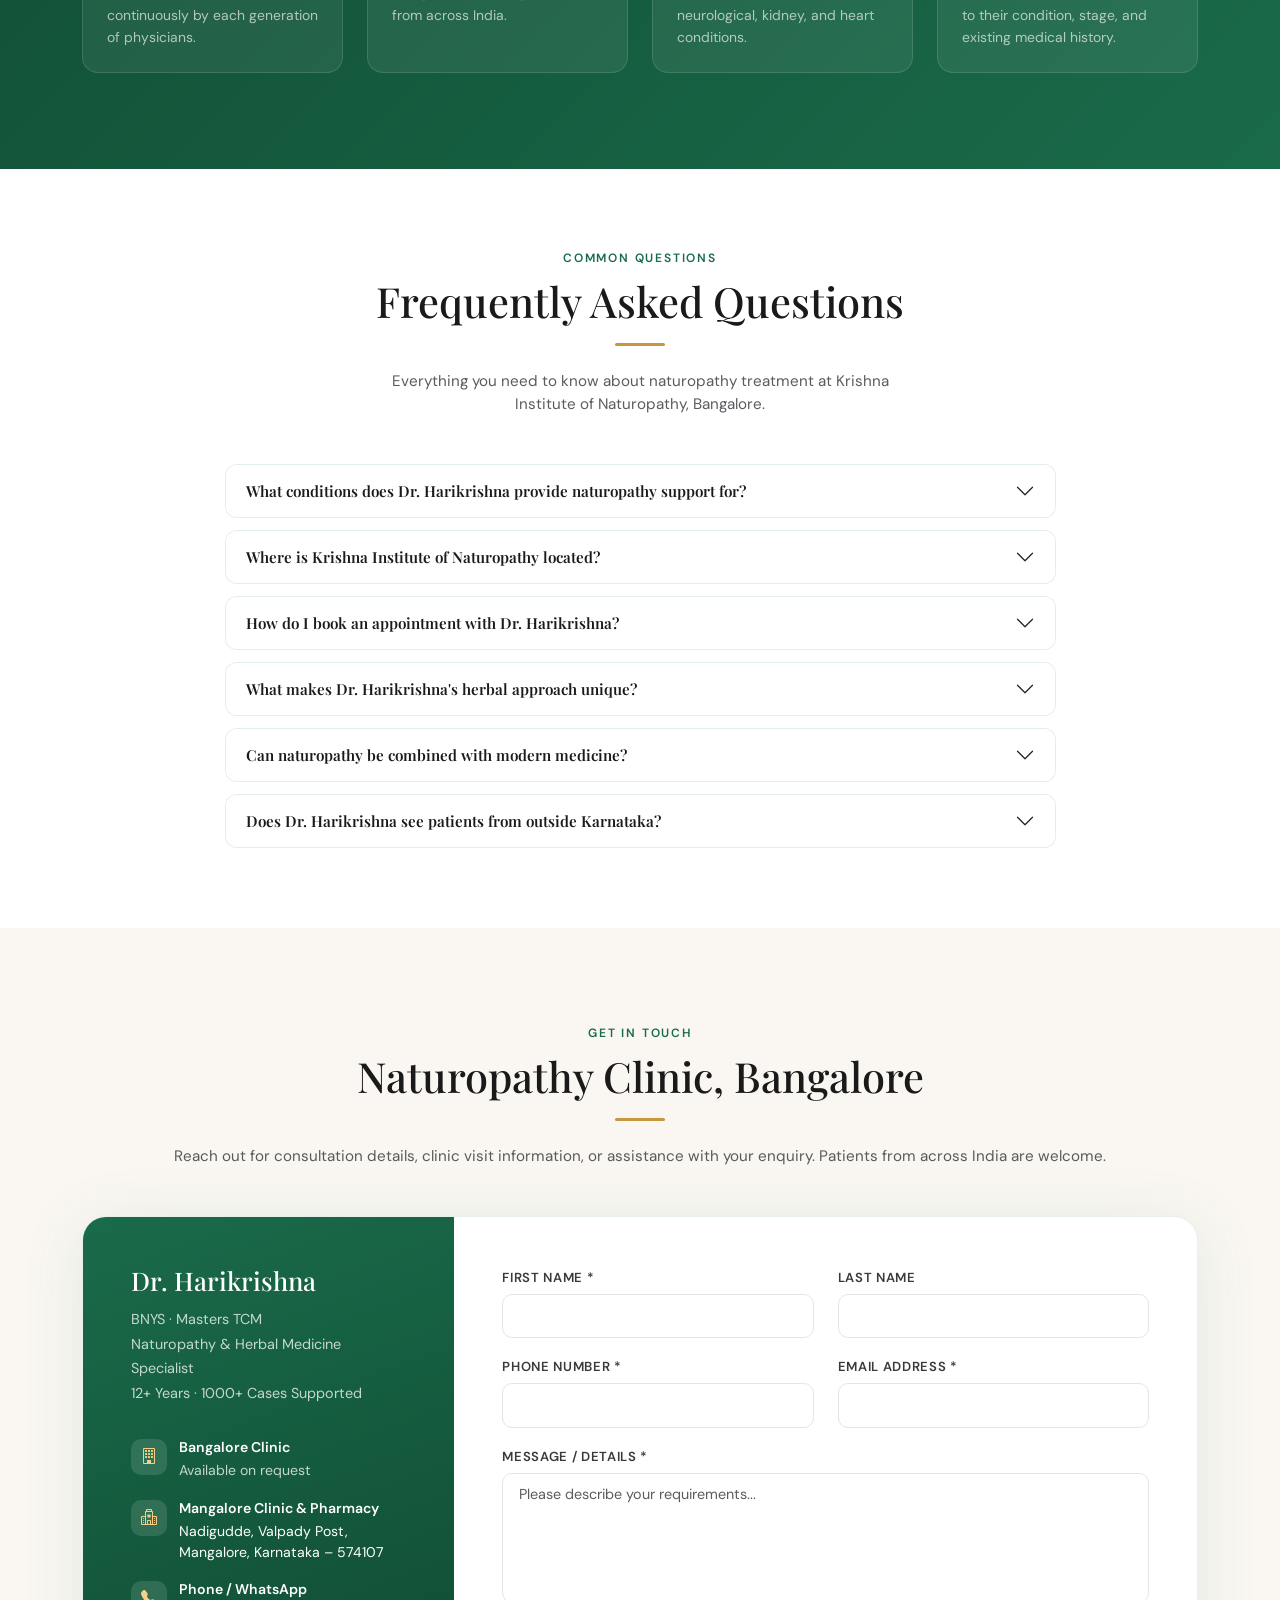
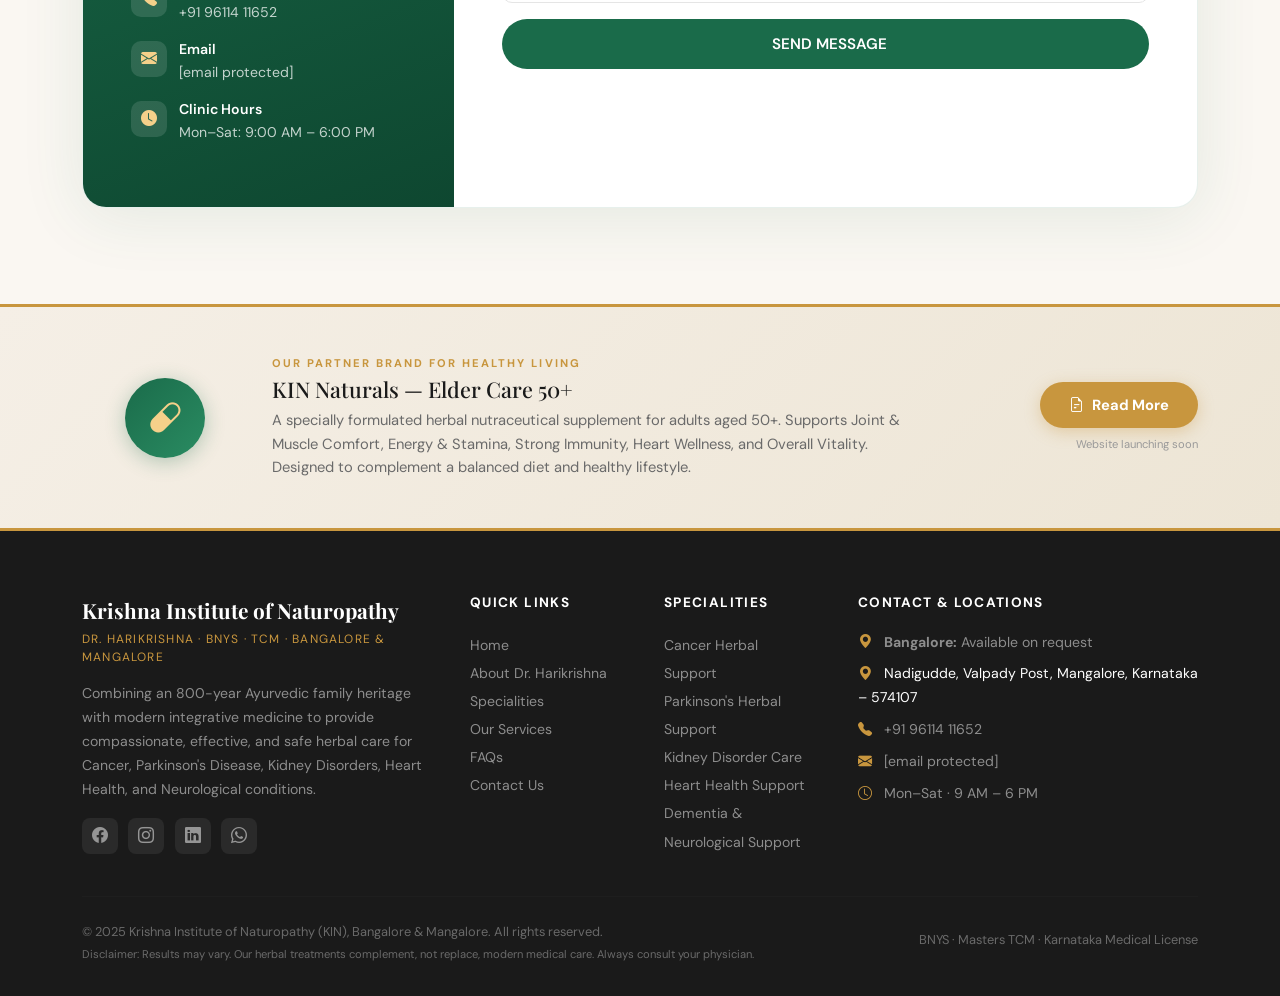
==== commit 546d53c4: "Add files via upload favicon" ====
--- a/index.html
+++ b/index.html
@@ -205,7 +205,7 @@
   <link rel="dns-prefetch" href="https://www.google-analytics.com" />
 
   <!-- Favicon -->
-  <link rel="icon" type="image/x-icon" href="/favicon.ico" />
+  <link rel="icon" type="image/x-icon" href="img/favicon.PNG" />
   <link rel="apple-touch-icon" sizes="180x180" href="/apple-touch-icon.png" />
   <link rel="manifest" href="/site.webmanifest" />
   <meta name="theme-color" content="#1a6b4a" />
@@ -378,7 +378,7 @@
     <div class="container">
       <div class="text-center mb-5">
         <div class="section-label">Our Specialities</div>
-        <h2 class="section-title" id="specialties-heading">Naturopathy Specialities — Bangalore</h2>
+        <h2 class="section-title" id="specialties-heading">Naturopathy Physician — Bangalore</h2>
         <div class="title-underline center"></div>
         <p class="text-muted mx-auto" style="max-width:580px; font-size:0.95rem;">
           Combining ancestral Ayurvedic herbal knowledge with integrative medicine, Dr. Harikrishna provides structured naturopathy support for Cancer, Parkinson's Disease, Kidney Disorders, Heart Health, Dementia, and more — at clinics in Bangalore and Mangalore.
@@ -760,7 +760,7 @@
                 <div class="icon"><i class="bi bi-envelope-fill"></i></div>
                 <div class="info-text">
                   <strong>Email</strong>
-                  <a href="mailto:drharibnys@gmail.com" style="color:rgba(255,255,255,0.75); text-decoration:none;" itemprop="email">drharibnys@gmail.com</a>
+                  <a href="/cdn-cgi/l/email-protection#3b5f49535a4952595542487b5c565a525715585456" style="color:rgba(255,255,255,0.75); text-decoration:none;" itemprop="email"><span class="__cf_email__" data-cfemail="a0c4d2c8c1d2c9c2ced9d3e0c7cdc1c9cc8ec3cfcd">[email&#160;protected]</span></a>
                 </div>
               </div>
               <div class="appt-contact-item">
@@ -945,8 +945,8 @@
             </p>
 			<p style="margin-bottom:0.5rem;">
               <i class="bi bi-envelope-fill me-2" style="color:var(--gold);" aria-hidden="true"></i>
-              <a href="mailto:drharibnys@gmail.com" style="color:rgba(255,255,255,0.5); text-decoration:none;" itemprop="email">
-			   drharibnys@gmail.com
+              <a href="/cdn-cgi/l/email-protection#93f7e1fbf2e1faf1fdeae0d3f4fef2faffbdf0fcfe" style="color:rgba(255,255,255,0.5); text-decoration:none;" itemprop="email">
+			   <span class="__cf_email__" data-cfemail="b7d3c5dfd6c5ded5d9cec4f7d0dad6dedb99d4d8da">[email&#160;protected]</span>
 			</a>
             </p>
             <p style="margin:0;">
@@ -1004,7 +1004,7 @@
     </div>
   </div>
 
-  <script>
+  <script data-cfasync="false" src="/cdn-cgi/scripts/5c5dd728/cloudflare-static/email-decode.min.js"></script><script>
     // Show/hide scroll-to-top
     const scrollBtn = document.getElementById('scrollTopBtn');
     window.addEventListener('scroll', () => {
@@ -1093,16 +1093,4 @@
 
     // Smooth active nav highlight on scroll
     const sections = document.querySelectorAll('section[id]');
-    const navLinks = document.querySelectorAll('.nav-link[href^="#"]');
-    window.addEventListener('scroll', () => {
-      let current = '';
-      sections.forEach(s => {
-        if (window.scrollY >= s.offsetTop - 120) current = s.id;
-      });
-      navLinks.forEach(link => {
-        link.classList.toggle('active', link.getAttribute('href') === '#' + current);
-      });
-    });
-  </script>
-</body>
-</html>+    const navLinks = document.querySelect
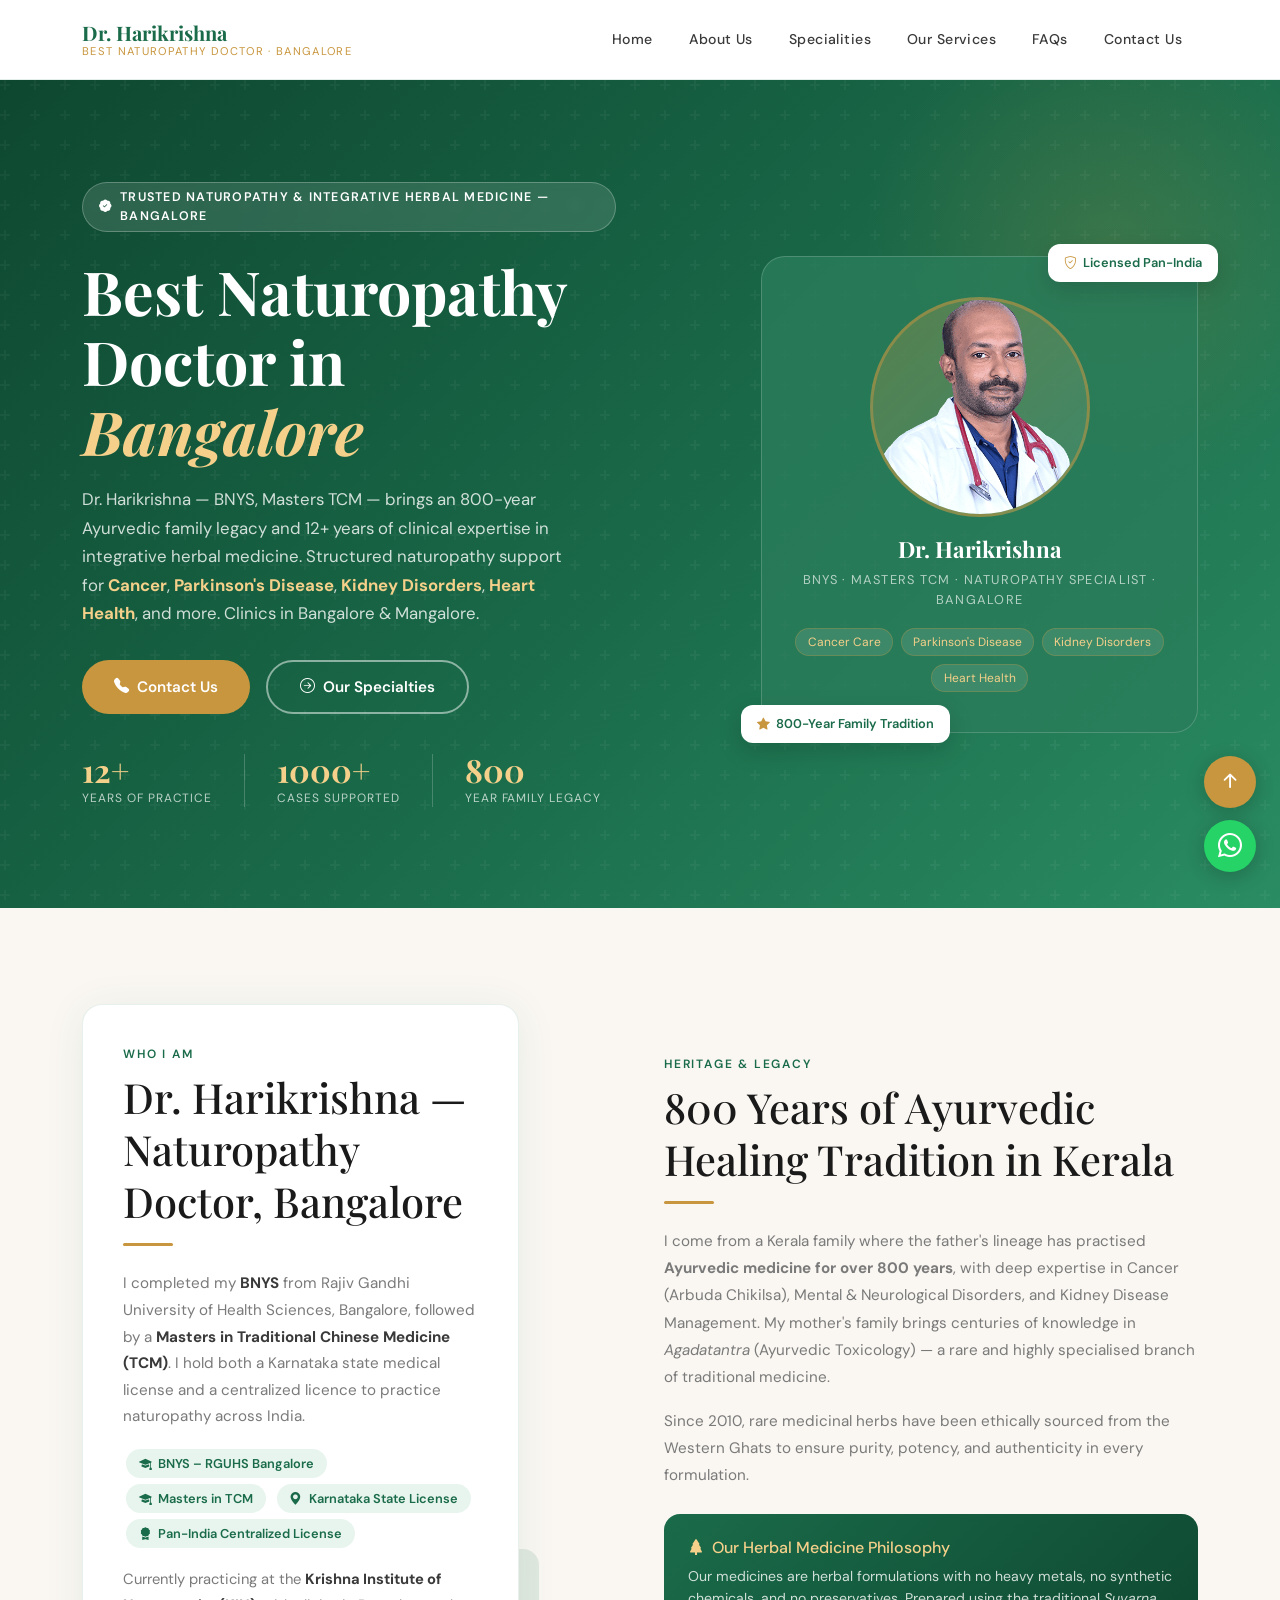
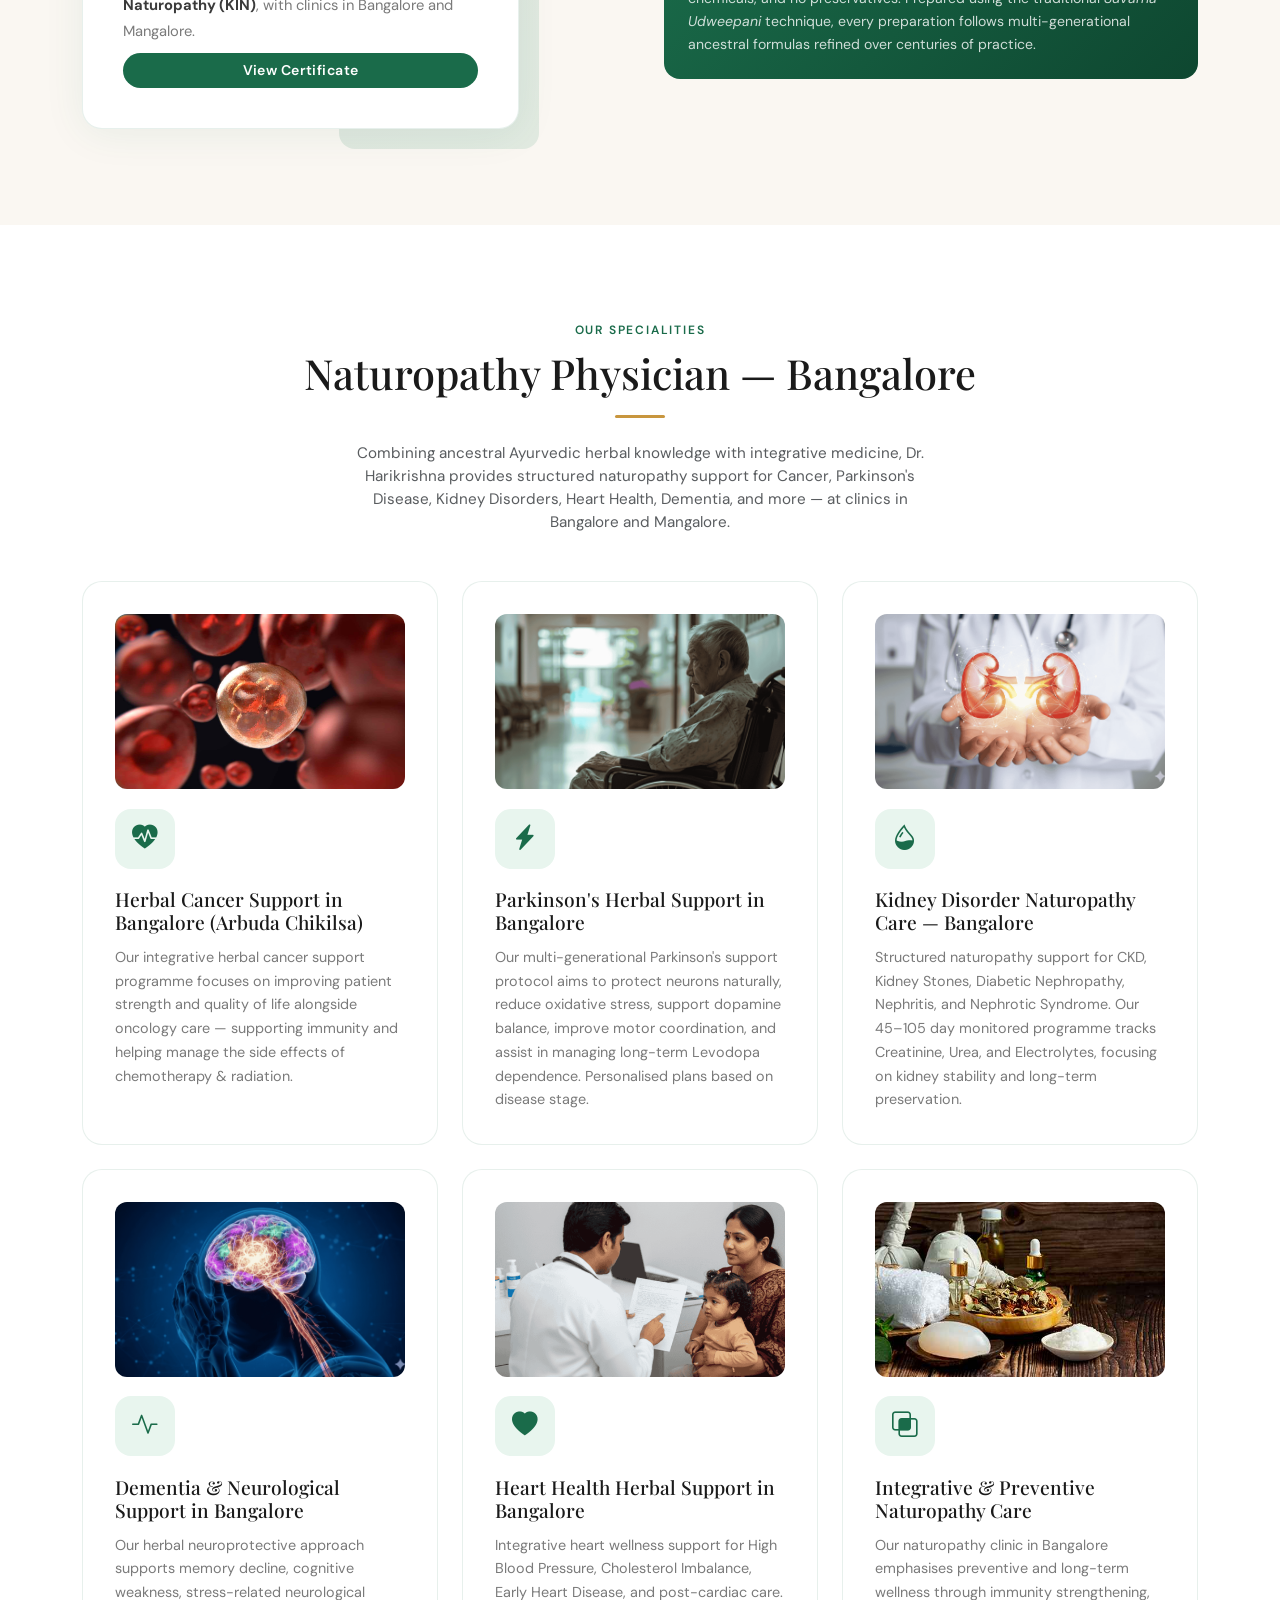
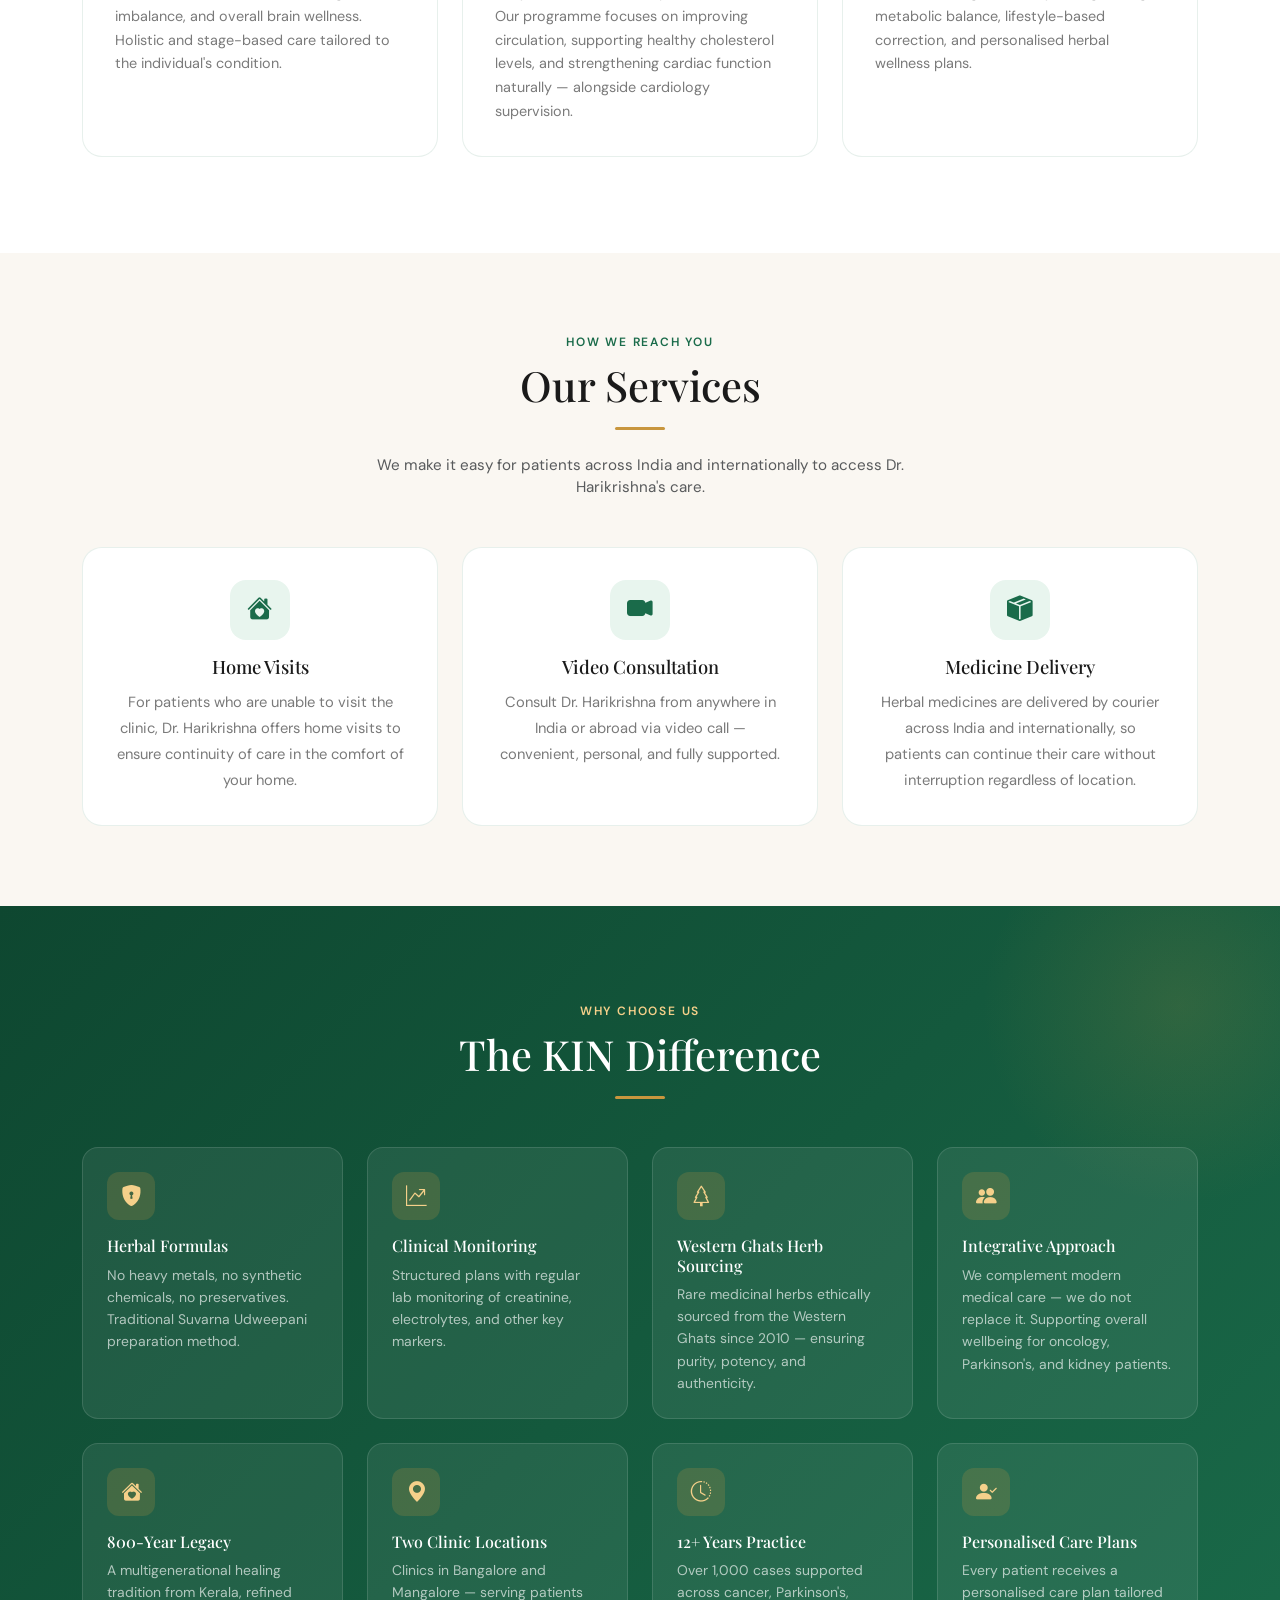
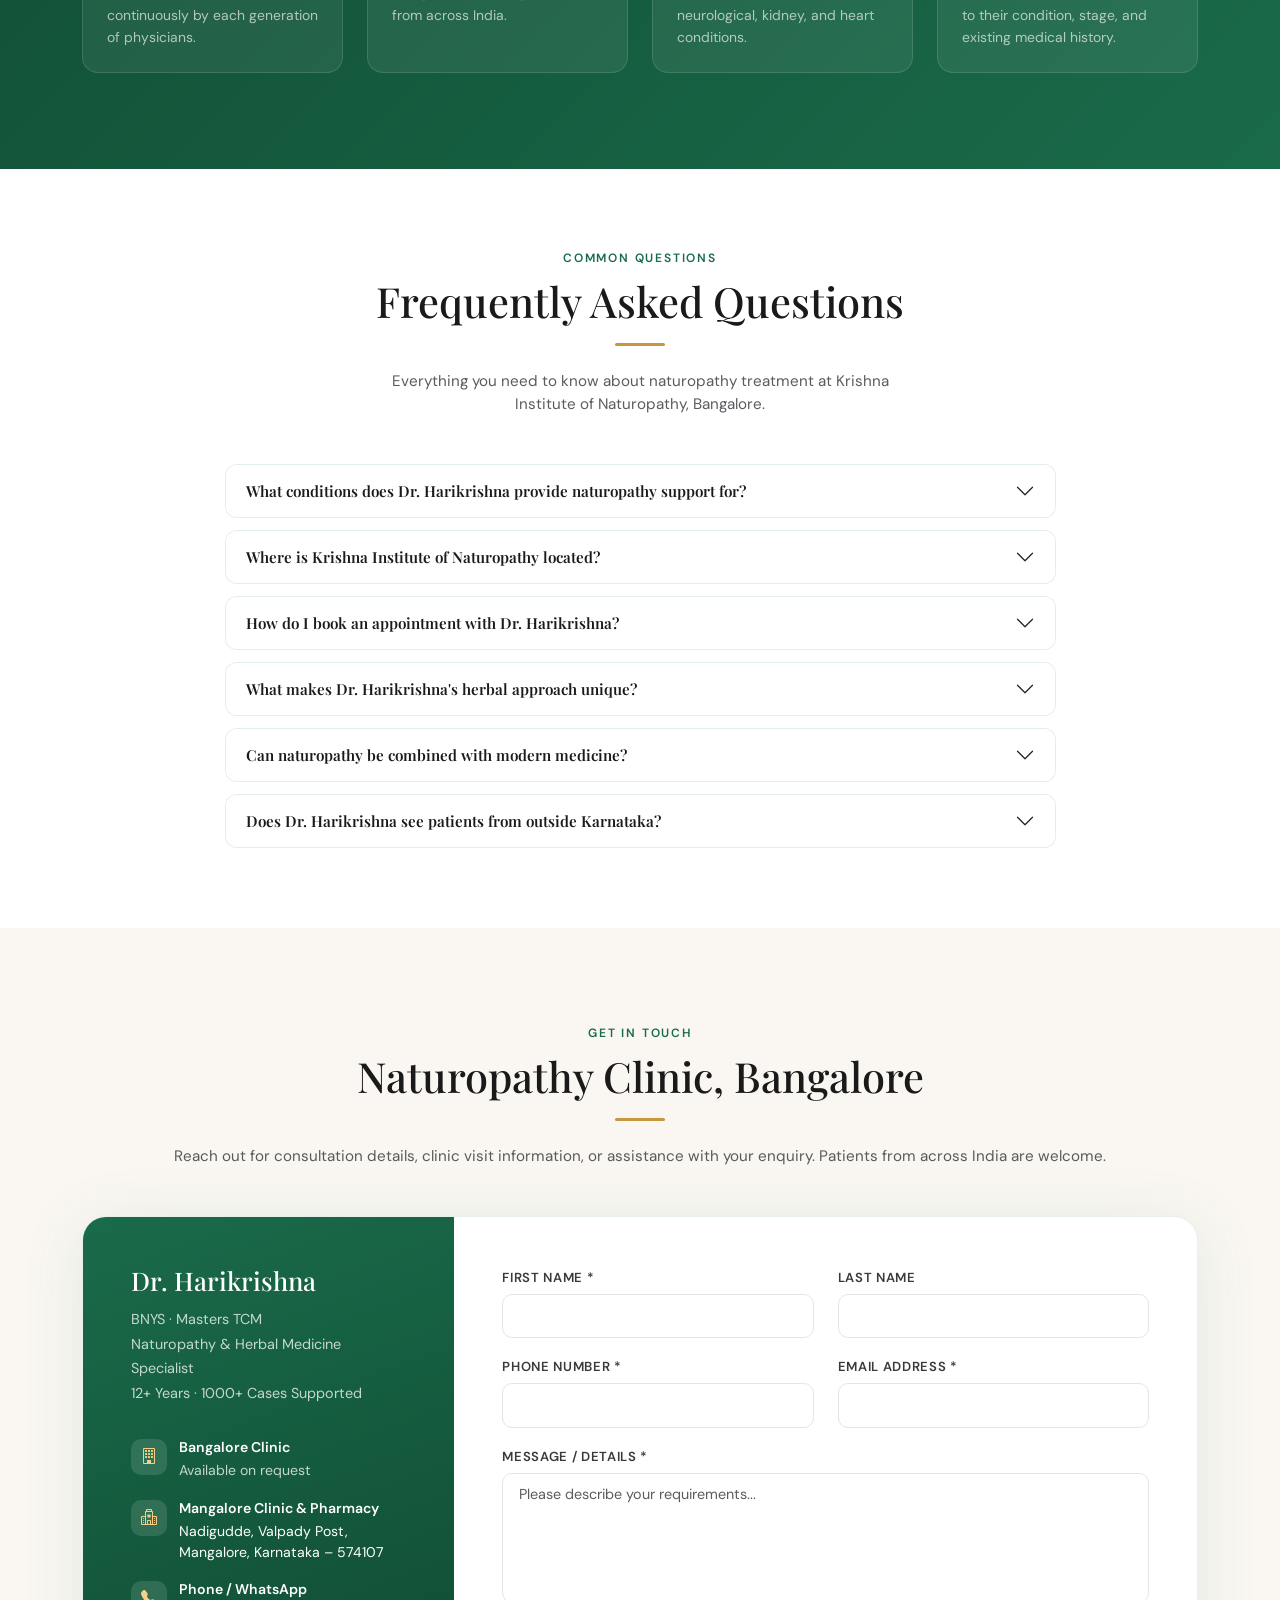
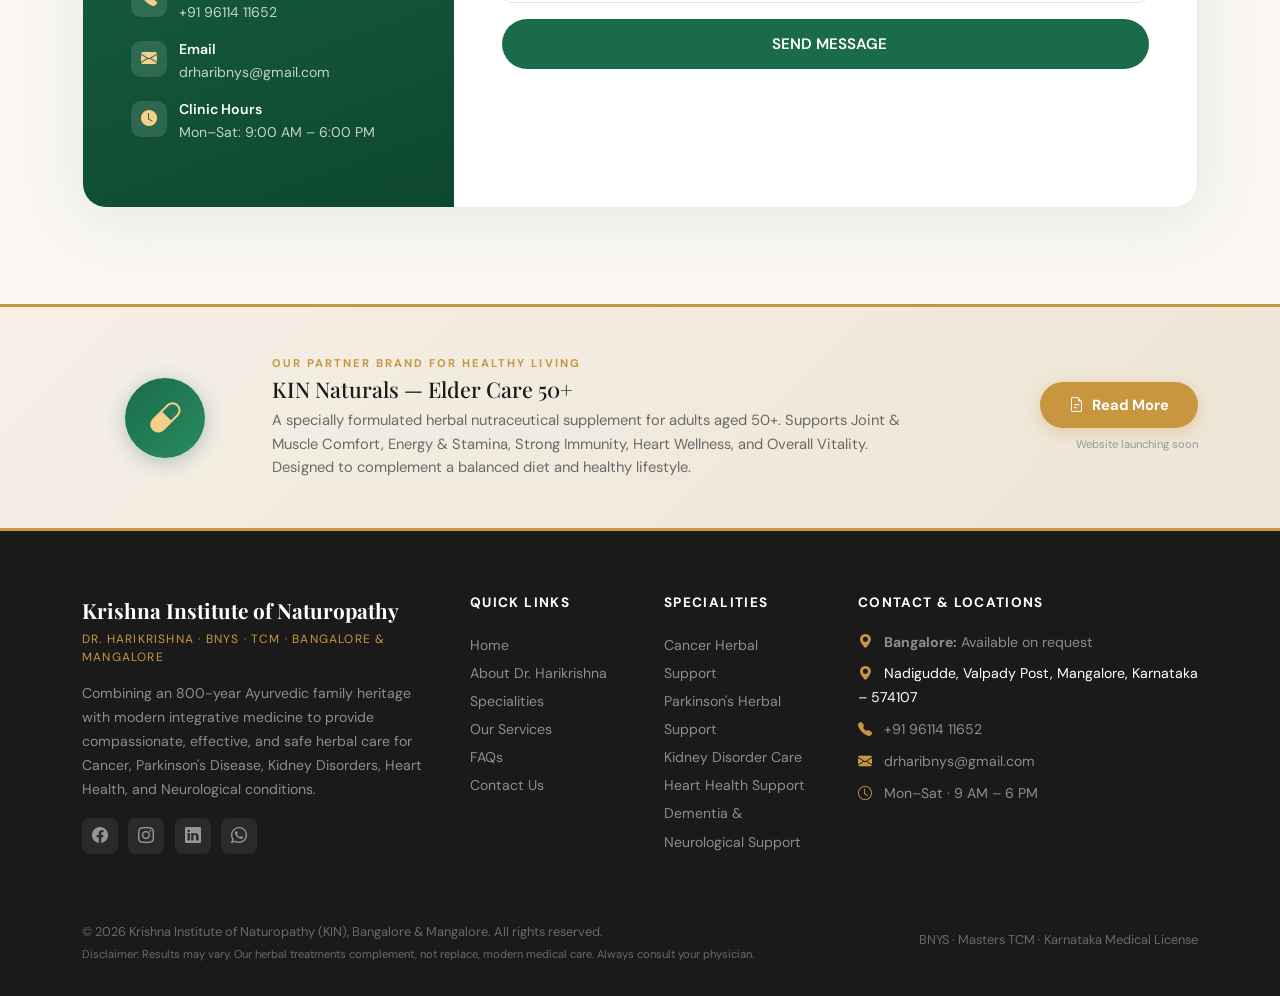
==== commit ba0beeea: "Add files via upload Added the email" ====
--- a/index.html
+++ b/index.html
@@ -760,7 +760,7 @@
                 <div class="icon"><i class="bi bi-envelope-fill"></i></div>
                 <div class="info-text">
                   <strong>Email</strong>
-                  <a href="/cdn-cgi/l/email-protection#3b5f49535a4952595542487b5c565a525715585456" style="color:rgba(255,255,255,0.75); text-decoration:none;" itemprop="email"><span class="__cf_email__" data-cfemail="a0c4d2c8c1d2c9c2ced9d3e0c7cdc1c9cc8ec3cfcd">[email&#160;protected]</span></a>
+                  <a href="mailto:drharibnys@gmail.com" style="color:rgba(255,255,255,0.75); text-decoration:none;">drharibnys@gmail.com</a>
                 </div>
               </div>
               <div class="appt-contact-item">
@@ -943,11 +943,9 @@
               <i class="bi bi-telephone-fill me-2" style="color:var(--gold);" aria-hidden="true"></i>
               <a href="tel:+919611411652" style="color:rgba(255,255,255,0.5); text-decoration:none;" itemprop="telephone">+91 96114 11652</a>
             </p>
-			<p style="margin-bottom:0.5rem;">
+			 <p style="margin-bottom:0.5rem;">
               <i class="bi bi-envelope-fill me-2" style="color:var(--gold);" aria-hidden="true"></i>
-              <a href="/cdn-cgi/l/email-protection#93f7e1fbf2e1faf1fdeae0d3f4fef2faffbdf0fcfe" style="color:rgba(255,255,255,0.5); text-decoration:none;" itemprop="email">
-			   <span class="__cf_email__" data-cfemail="b7d3c5dfd6c5ded5d9cec4f7d0dad6dedb99d4d8da">[email&#160;protected]</span>
-			</a>
+              <a href="mailto:drharibnys@gmail.com" style="color:rgba(255,255,255,0.5); text-decoration:none;" itemprop="envelope">drharibnys@gmail.com</a>
             </p>
             <p style="margin:0;">
               <i class="bi bi-clock me-2" style="color:var(--gold);" aria-hidden="true"></i>
@@ -1093,4 +1091,16 @@
 
     // Smooth active nav highlight on scroll
     const sections = document.querySelectorAll('section[id]');
-    const navLinks = document.querySelect+    const navLinks = document.querySelectorAll('.nav-link[href^="#"]');
+    window.addEventListener('scroll', () => {
+      let current = '';
+      sections.forEach(s => {
+        if (window.scrollY >= s.offsetTop - 120) current = s.id;
+      });
+      navLinks.forEach(link => {
+        link.classList.toggle('active', link.getAttribute('href') === '#' + current);
+      });
+    });
+  </script>
+</body>
+</html>
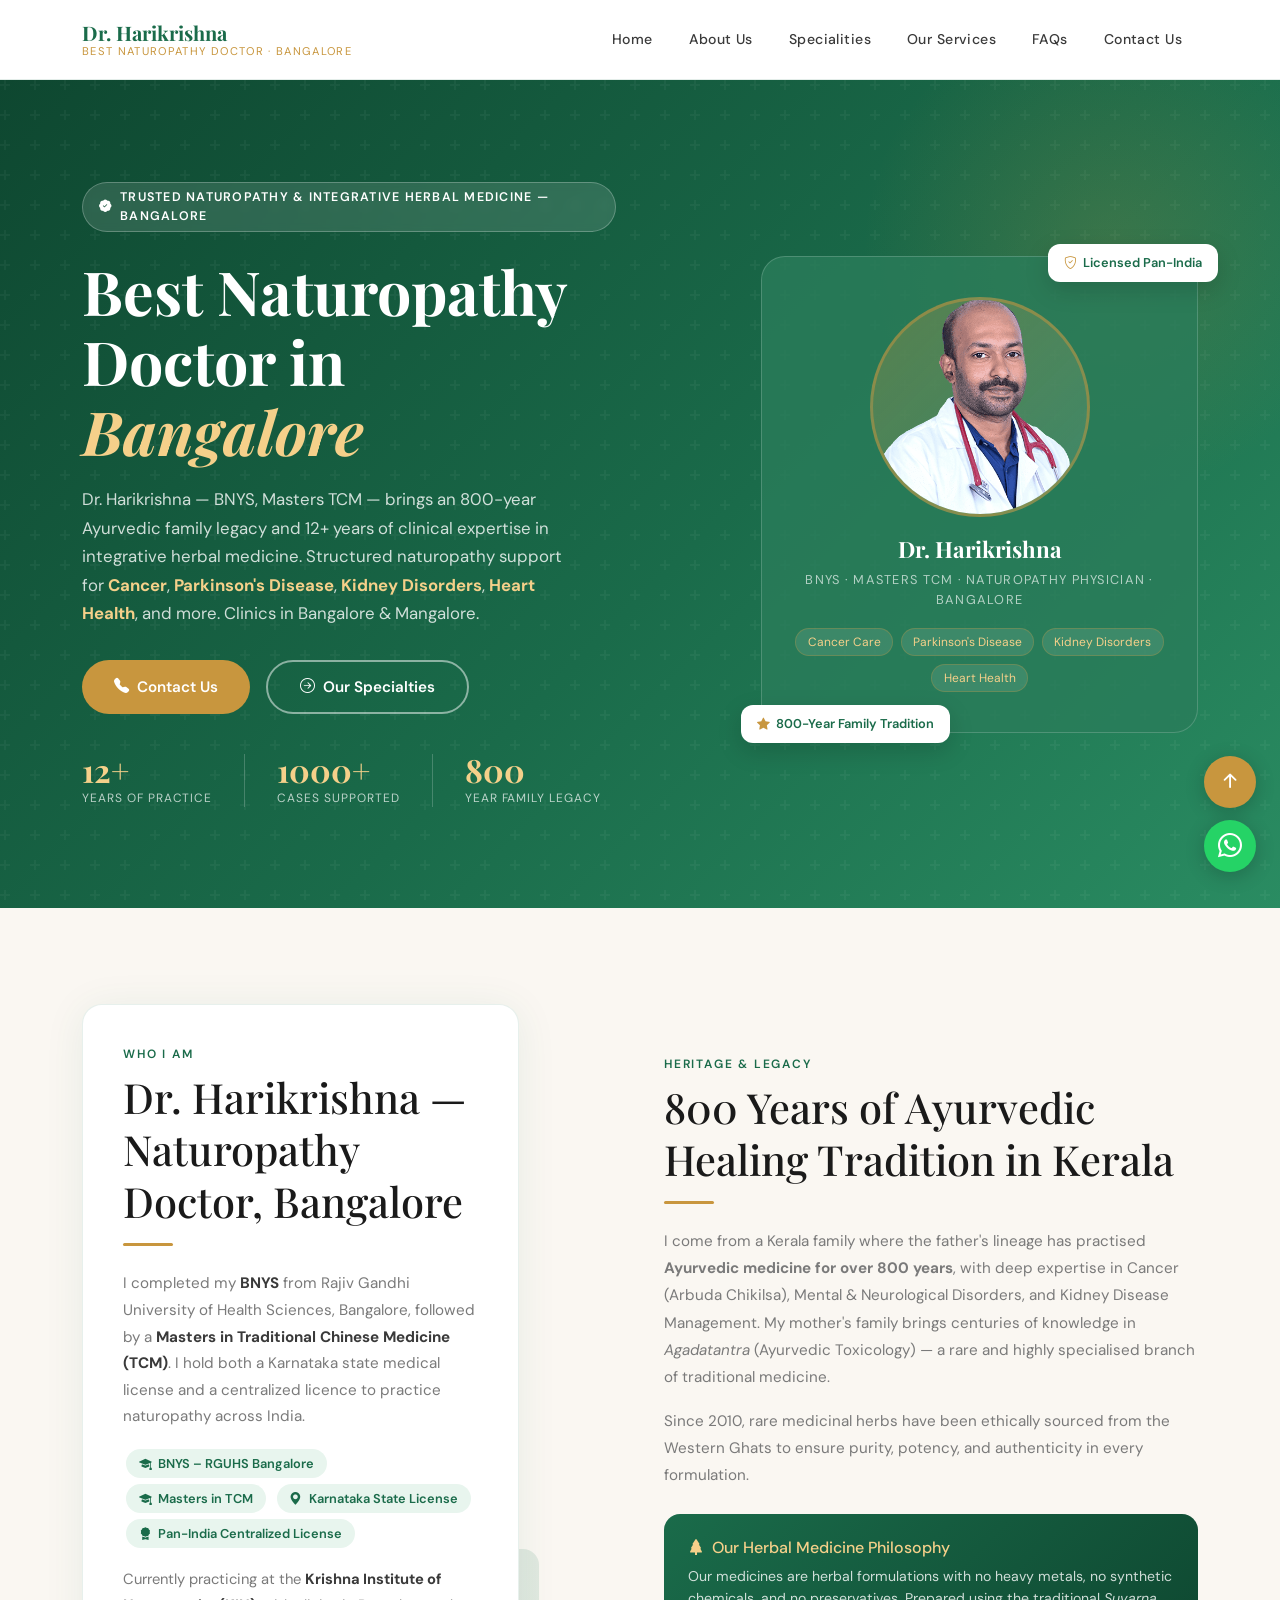
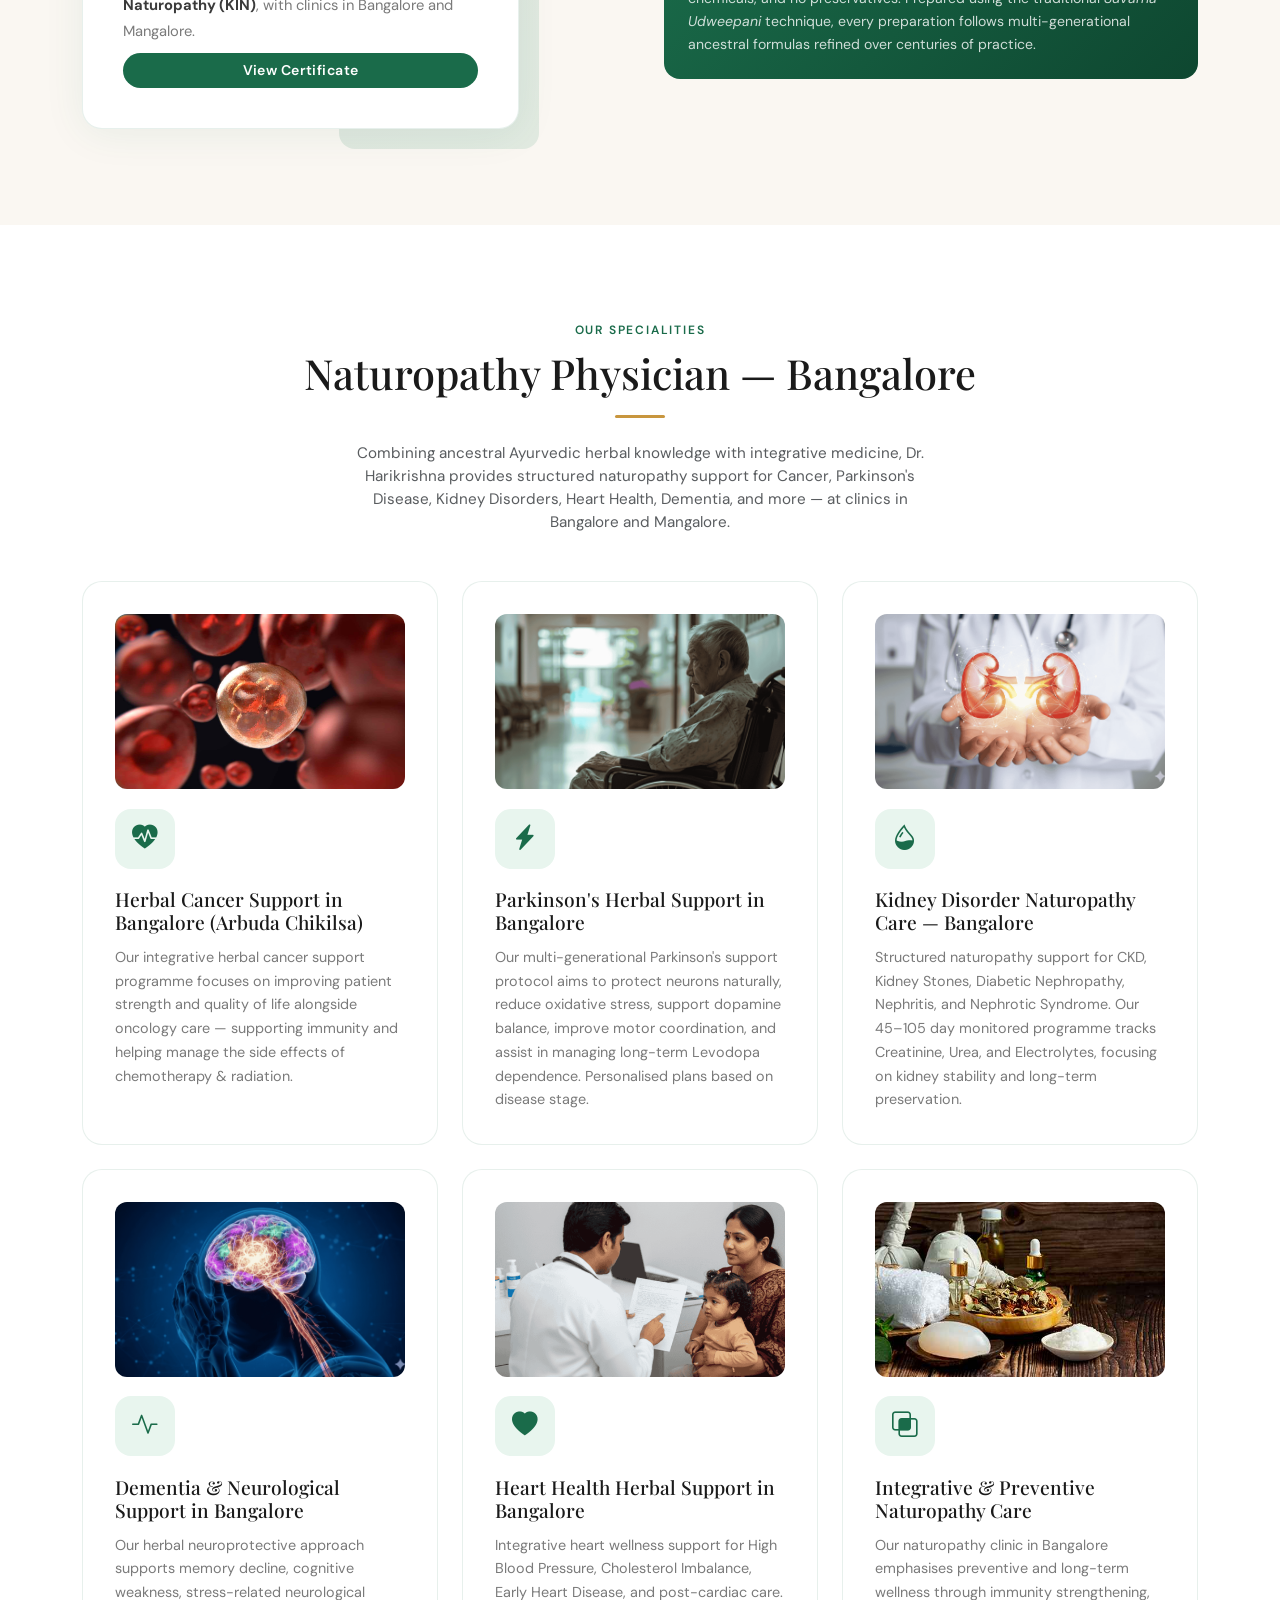
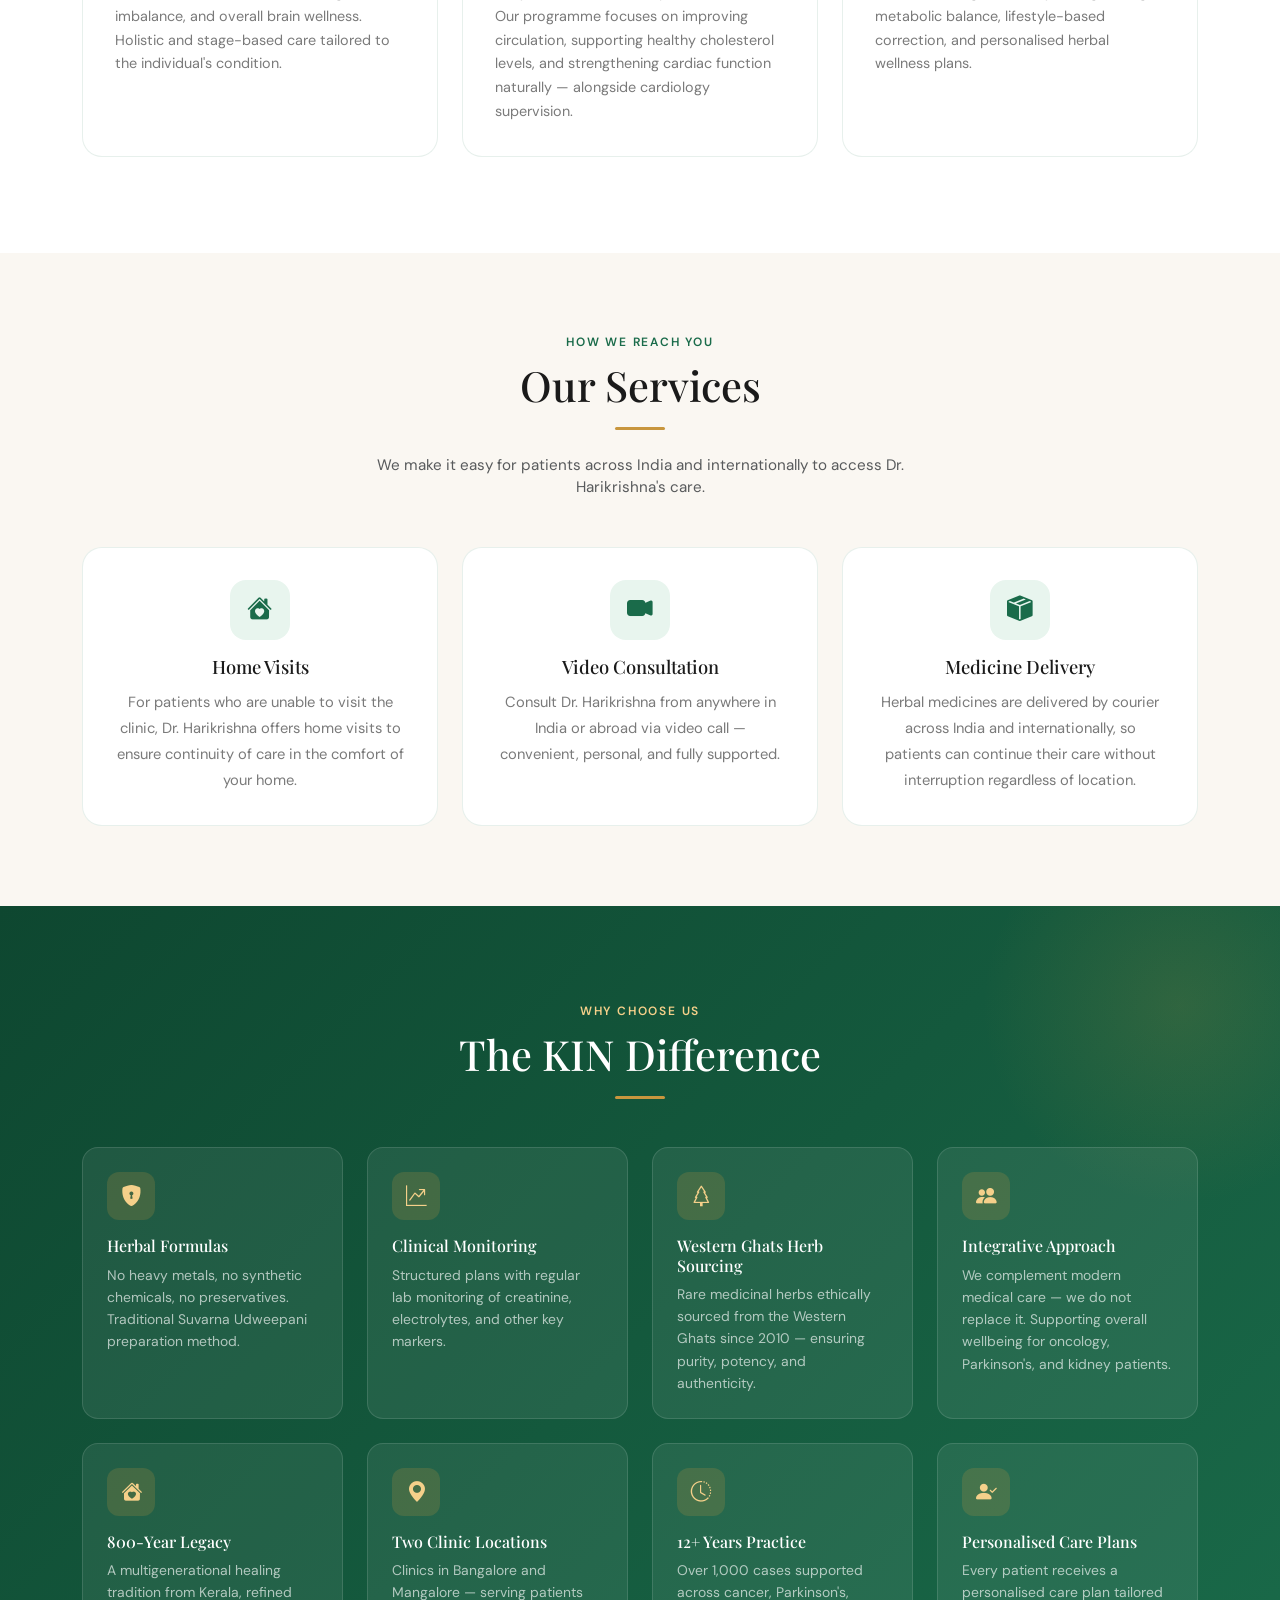
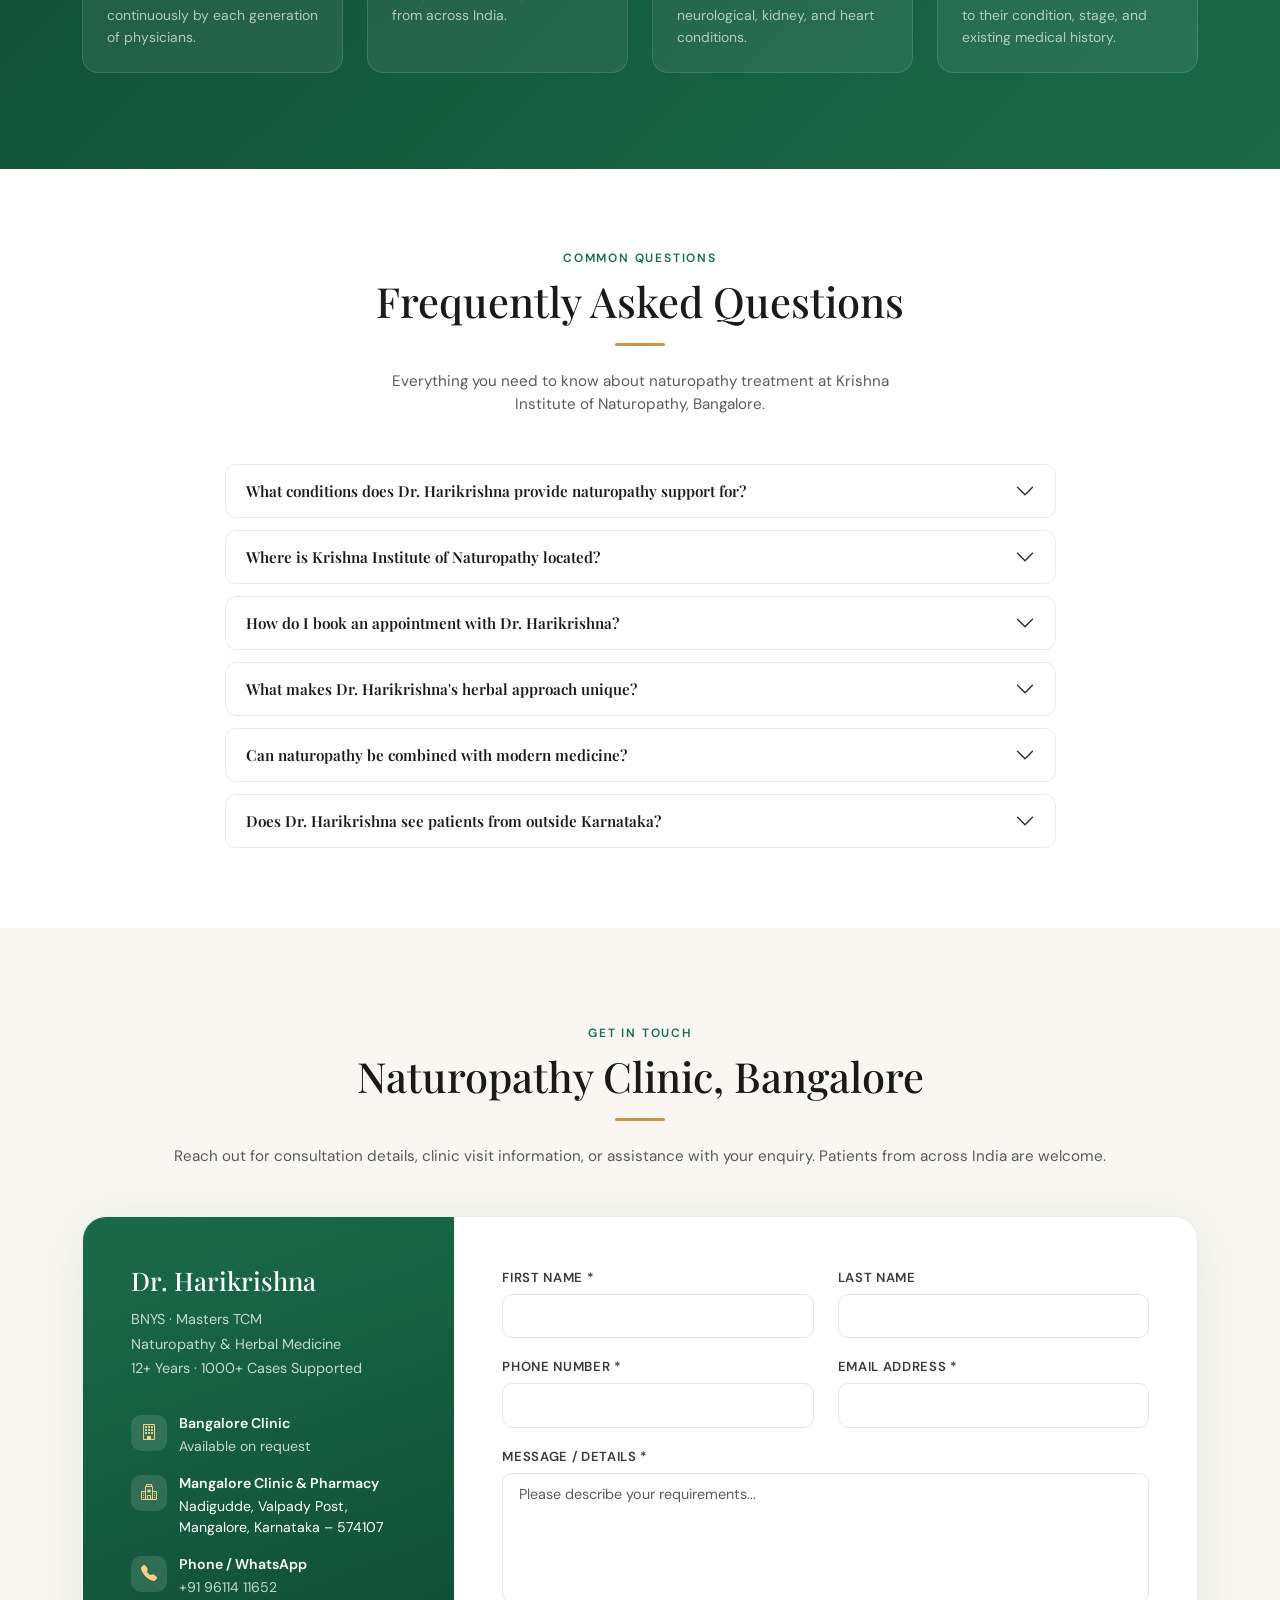
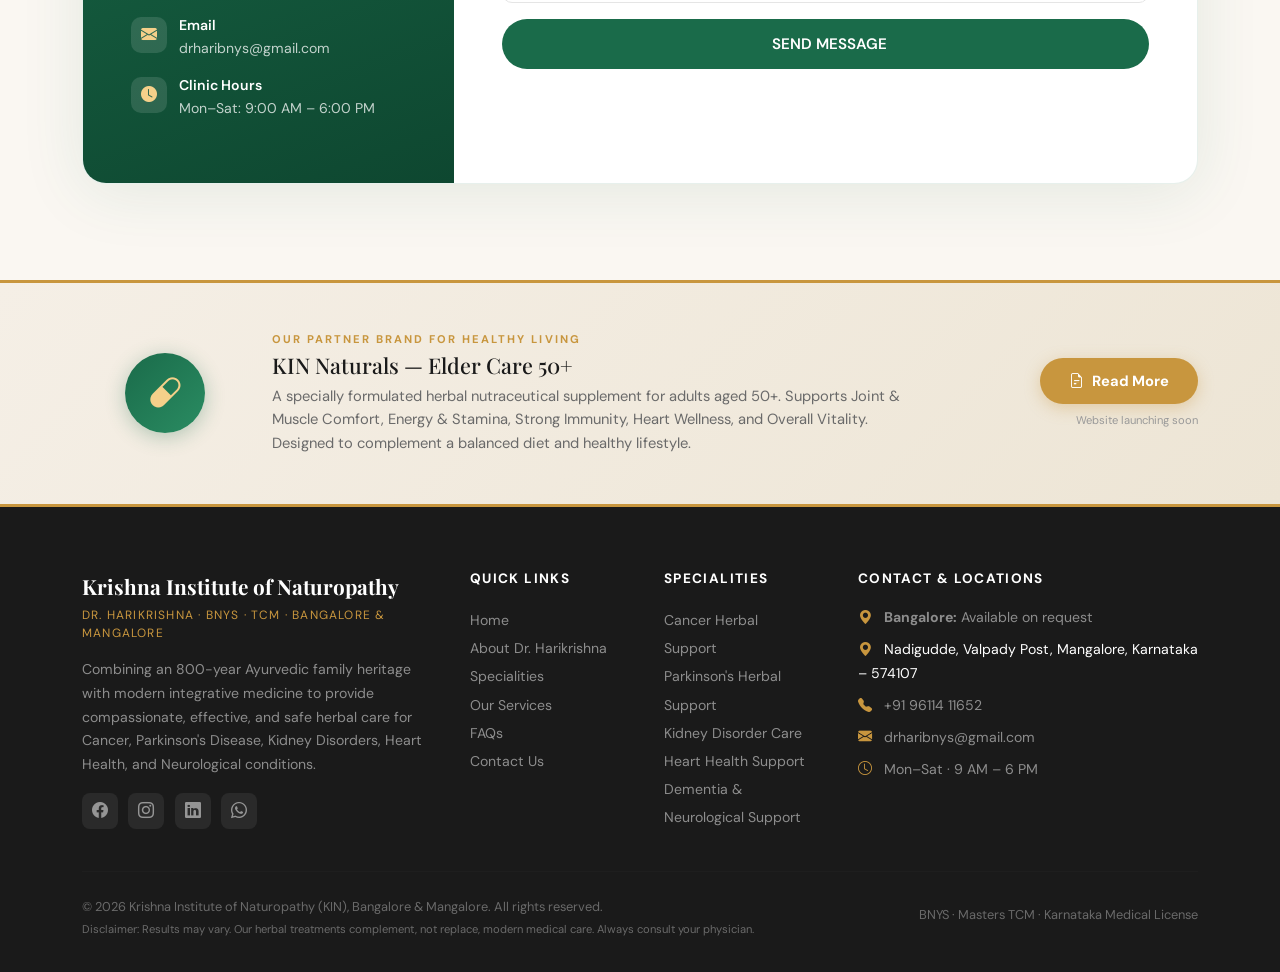
==== commit 841348ca: "Add files via upload specialist" ====
--- a/index.html
+++ b/index.html
@@ -33,7 +33,7 @@
   <meta property="og:image" content="https://www.drharikrishna.com/img/dr-harikrishna-naturopathy-doctor-in-bangalore.png" />
   <meta property="og:image:width" content="1200" />
   <meta property="og:image:height" content="630" />
-  <meta property="og:image:alt" content="Dr. Harikrishna – Naturopathy Specialist, Krishna Institute of Naturopathy, Bangalore" />
+  <meta property="og:image:alt" content="Dr. Harikrishna – Naturopathy Physician, Krishna Institute of Naturopathy, Bangalore" />
   <meta property="og:locale" content="en_IN" />
 
   <!-- ═══════════════════════════════════════════
@@ -44,7 +44,7 @@
   <meta name="twitter:title" content="Dr. Harikrishna | Naturopathy Doctor – Cancer, Parkinson's & Kidney Care, Bangalore" />
   <meta name="twitter:description" content="Herbal support for Cancer, Parkinson's &amp; Kidney Disorders with 800-year Ayurvedic medicine. 12+ years · 1000+ cases. Clinics in Bangalore &amp; Mangalore." />
   <meta name="twitter:image" content="https://www.drharikrishna.com/img/dr-harikrishna-naturopathy-doctor-in-bangalore.png" />
-  <meta name="twitter:image:alt" content="Dr. Harikrishna – Naturopathy Specialist, Bangalore" />
+  <meta name="twitter:image:alt" content="Dr. Harikrishna – Naturopathy Physician, Bangalore" />
 
   <!-- ═══════════════════════════════════════════
        STRUCTURED DATA – JSON-LD (Schema.org)
@@ -108,7 +108,7 @@
         "@type": "Physician",
         "@id": "https://www.drharikrishna.com/#doctor",
         "name": "Dr. Harikrishna",
-        "jobTitle": "Naturopathy & Herbal Medicine Specialist",
+        "jobTitle": "Naturopathy & Herbal Medicine Physician",
         "description": "Dr. Harikrishna holds a BNYS from Rajiv Gandhi University of Health Sciences, Bangalore, and a Masters in Traditional Chinese Medicine. He carries an 800-year Ayurvedic family heritage specialising in Cancer (Arbuda Chikilsa), Parkinson's Disease, Kidney Disorders, and Heart Health conditions.",
         "image": "https://www.drharikrishna.com/img/dr-harikrishna-naturopathy-doctor-in-bangalore.png",
         "url": "https://www.drharikrishna.com/",
@@ -248,7 +248,7 @@
   </nav>
 
   <!-- ───────────────────────── HERO ───────────────────────── -->
-  <section class="hero" id="home" aria-label="Dr. Harikrishna – Naturopathy Specialist Bangalore">
+  <section class="hero" id="home" aria-label="Dr. Harikrishna – Naturopathy Physician Bangalore">
     <div class="hero-leaf" aria-hidden="true"></div>
     <div class="container position-relative" style="z-index:2;">
       <div class="row align-items-center g-5">
@@ -298,7 +298,7 @@
                 </div>
               </div>
               <div class="doc-name">Dr. Harikrishna</div>
-              <div class="doc-title">BNYS · Masters TCM · Naturopathy Specialist · Bangalore</div>
+              <div class="doc-title">BNYS · Masters TCM · Naturopathy Physician · Bangalore</div>
               <div style="margin-top:1.2rem; display:flex; gap:0.5rem; justify-content:center; flex-wrap:wrap;" aria-label="Treatment specialties">
                 <span style="background:rgba(255,255,255,0.1);color:#f5d08a;font-size:0.75rem;padding:0.25rem 0.7rem;border-radius:50px; border:1px solid rgba(200,150,62,0.3);">Cancer Care</span>
                 <span style="background:rgba(255,255,255,0.1);color:#f5d08a;font-size:0.75rem;padding:0.25rem 0.7rem;border-radius:50px; border:1px solid rgba(200,150,62,0.3);">Parkinson's Disease</span>
@@ -733,7 +733,7 @@
           <div class="col-lg-4">
             <div class="appt-info">
               <h3>Dr. Harikrishna</h3>
-              <p>BNYS · Masters TCM<br/>Naturopathy &amp; Herbal Medicine Specialist<br/>12+ Years · 1000+ Cases Supported</p>
+              <p>BNYS · Masters TCM<br/>Naturopathy &amp; Herbal Medicine<br/>12+ Years · 1000+ Cases Supported</p>
 
               <div class="appt-contact-item">
                 <div class="icon"><i class="bi bi-building"></i></div>
